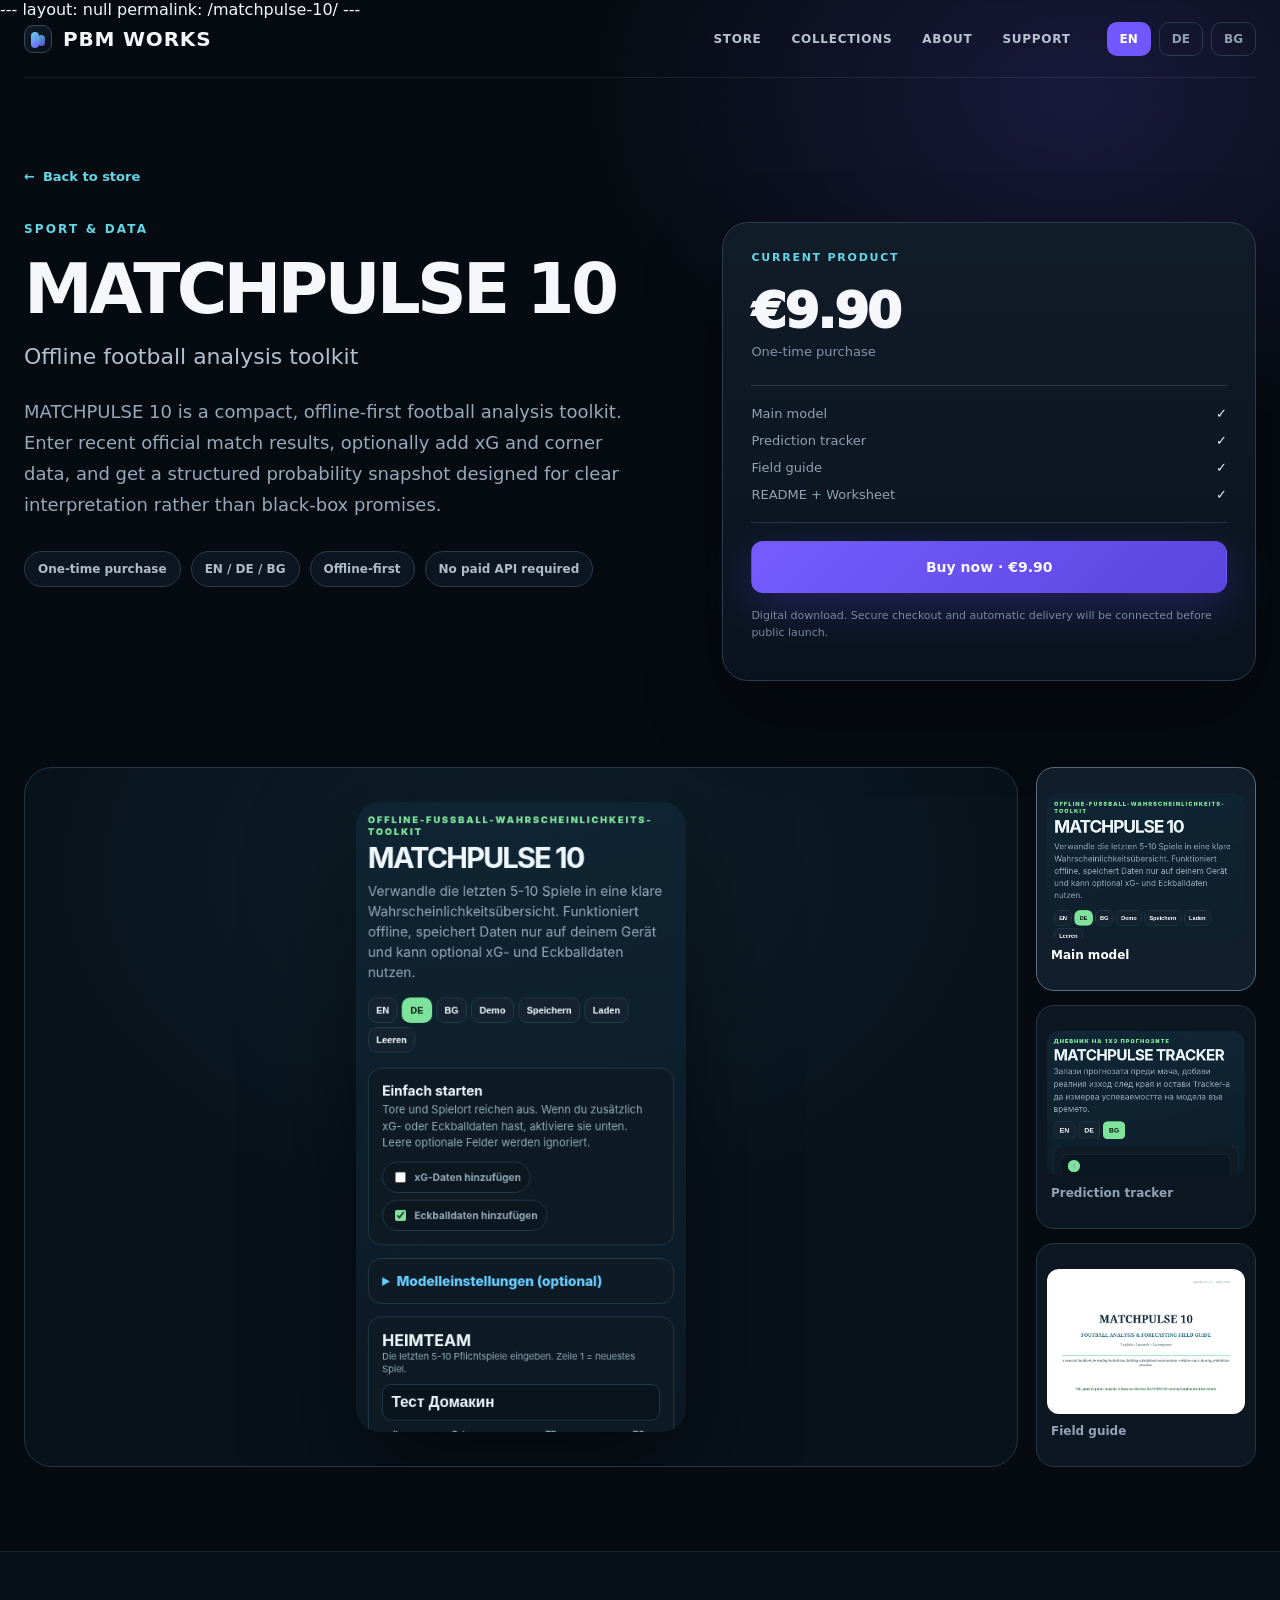
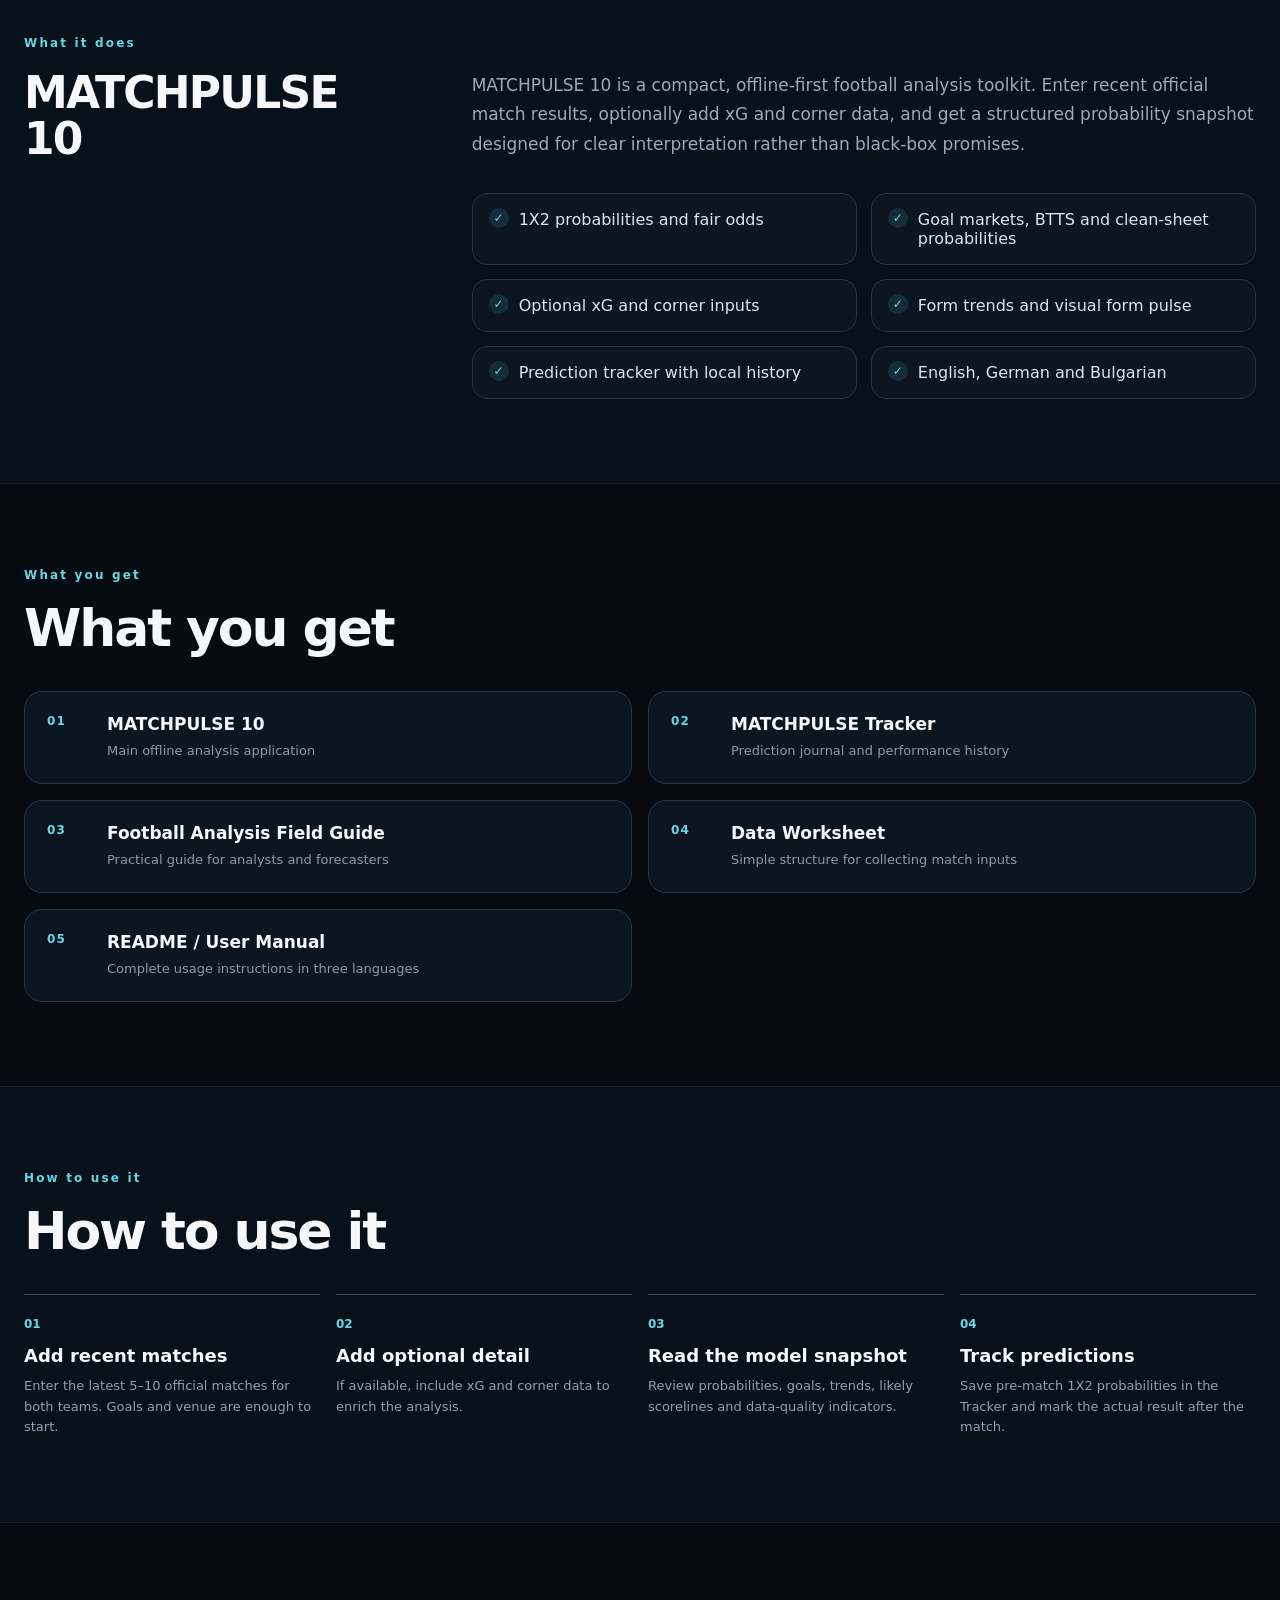
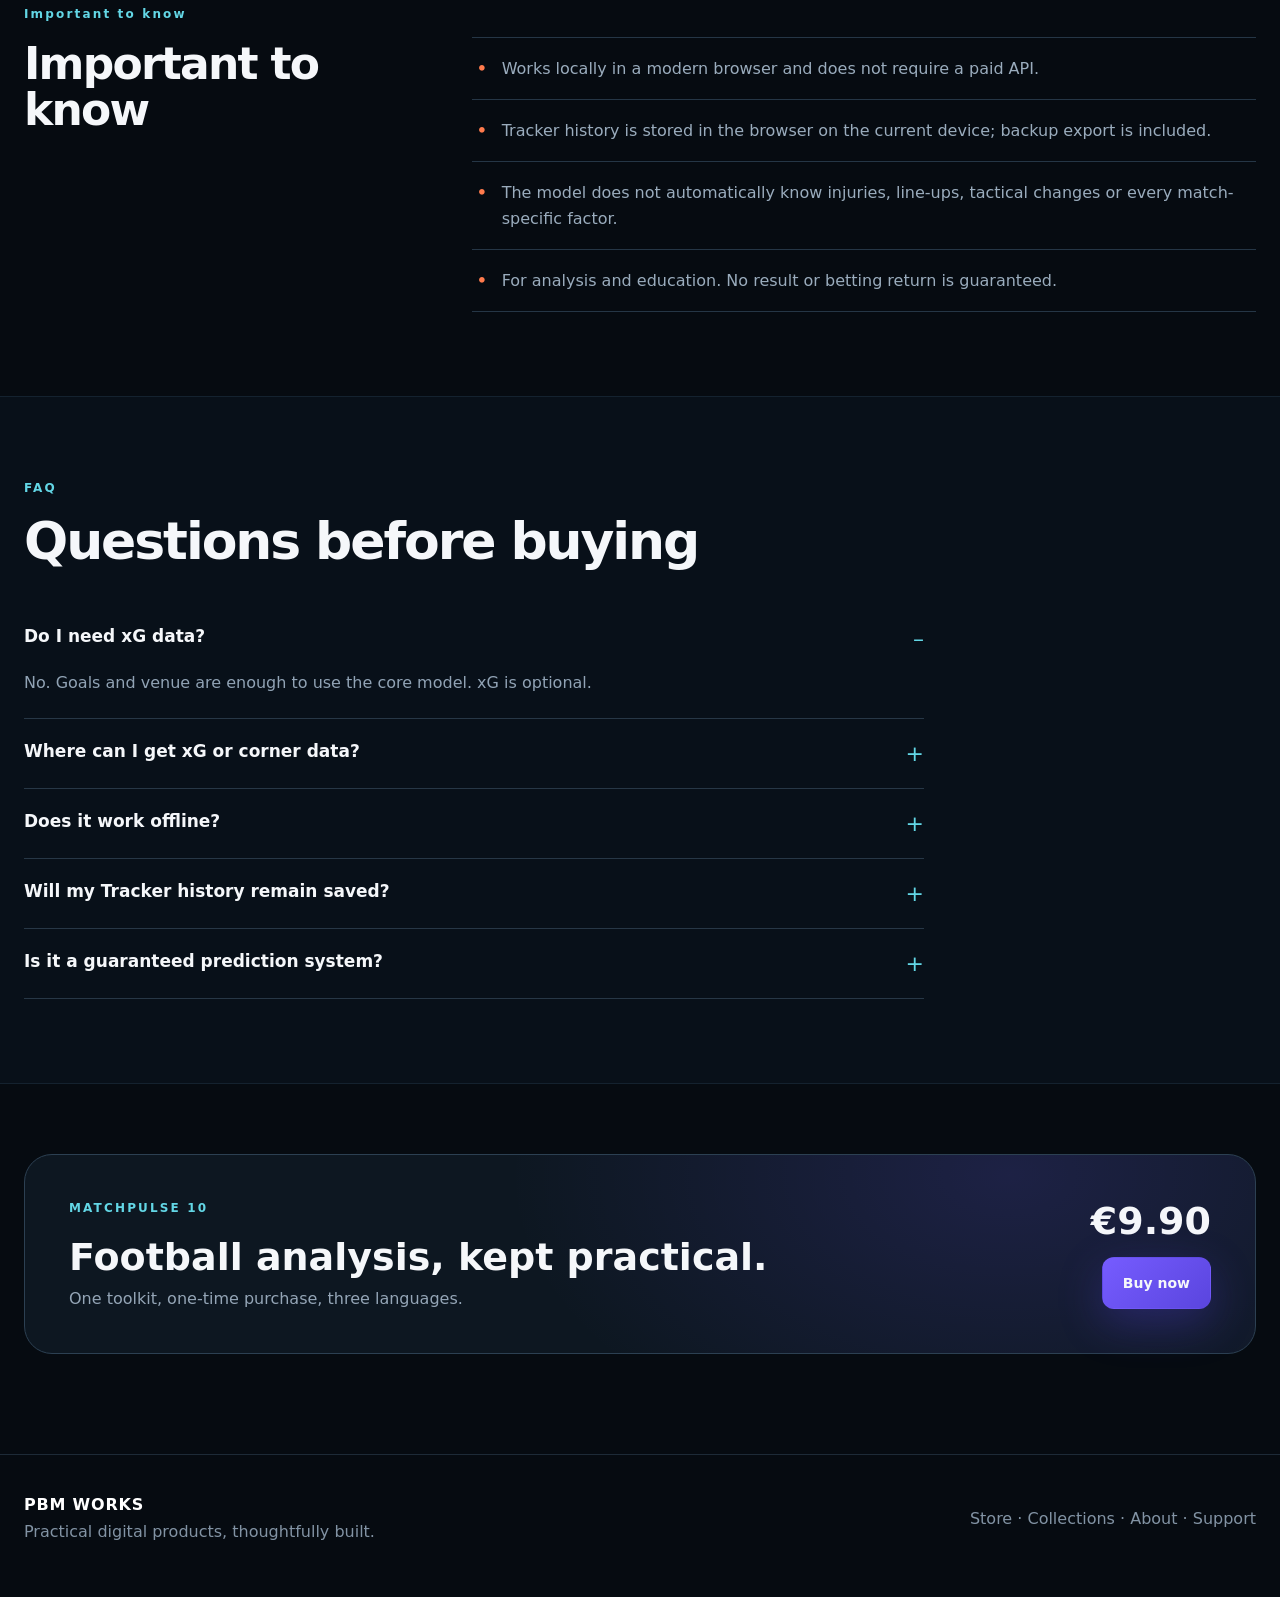
==== matchpulse-10.html @ 425dd540 "Add files via upload" ====
---
layout: null
permalink: /matchpulse-10/
---
<!doctype html>
<html lang="en">
<head>
  <meta charset="utf-8"><meta name="viewport" content="width=device-width,initial-scale=1"><meta name="theme-color" content="#060b11">
  <base href="../">
  <meta property="og:type" content="product">
  <meta property="og:title" content="MATCHPULSE 10 | PBM Works">
  <meta property="og:description" content="Offline football analysis toolkit with probabilities, trends, tracker and field guide.">
  <link rel="icon" href="favicon.svg" type="image/svg+xml">
  <meta name="description" content="MATCHPULSE 10 by PBM Works — offline football analysis toolkit.">
  <title>MATCHPULSE 10 | PBM Works</title><link rel="stylesheet" href="styles.css">
</head>
<body class="product-page-bg">
<a href="#main" class="skip-link">Skip to content</a>
<header class="site-header"><div class="wrap nav"><a class="brand brand-mark" href="index.html" aria-label="PBM Works home"><span class="brand-glyph" aria-hidden="true"></span><span>PBM WORKS</span></a><nav class="navlinks"><a href="index.html#store" data-i18n="navStore">STORE</a><a href="index.html#categories" data-i18n="navCollections">COLLECTIONS</a><a href="index.html#about" data-i18n="navAbout">ABOUT</a><a href="index.html#support" data-i18n="navSupport">SUPPORT</a></nav><div class="langs desktop"><button class="lang" data-lang="en">EN</button><button class="lang" data-lang="de">DE</button><button class="lang" data-lang="bg">BG</button></div><button id="mobile-menu" class="mobile-menu" aria-controls="mobile-panel" aria-expanded="false">Menu</button></div><div id="mobile-panel" class="mobile-panel"><a href="index.html#store" data-i18n="navStore">STORE</a><a href="index.html#categories" data-i18n="navCollections">COLLECTIONS</a><a href="index.html#about" data-i18n="navAbout">ABOUT</a><a href="index.html#support" data-i18n="navSupport">SUPPORT</a><div class="mobile-langs"><button class="lang" data-lang="en">EN</button><button class="lang" data-lang="de">DE</button><button class="lang" data-lang="bg">BG</button></div></div></header>
<main id="main" class="product-page" data-page="product">
  <div id="product-page">
    <section class="product-hero"><div class="wrap"><a class="breadcrumb" href="index.html#store"><span>←</span><span data-i18n="productBack">Back to store</span></a><div class="product-hero-grid"><div><div class="eyebrow" id="product-eyebrow">SPORT & DATA</div><h1 id="product-name">MATCHPULSE 10</h1><div class="product-subtitle" id="product-subtitle">Offline football analysis toolkit</div><p class="product-description" id="product-description"></p><div class="hero-pills"><span class="info-pill" data-i18n="productOneTime">One-time purchase</span><span class="info-pill" data-i18n="productLang">EN / DE / BG</span><span class="info-pill" data-i18n="productOffline">Offline-first</span><span class="info-pill" data-i18n="productNoApi">No paid API required</span></div></div>
      <aside class="purchase-card"><div class="current" data-i18n="currentProduct">CURRENT PRODUCT</div><div class="purchase-price" id="product-price">€9.90</div><div class="purchase-caption" data-i18n="productOneTime">One-time purchase</div><div class="purchase-summary"><div><span data-i18n="productGalleryMain">Main model</span><b>✓</b></div><div><span data-i18n="productGalleryTracker">Prediction tracker</span><b>✓</b></div><div><span data-i18n="productGalleryGuide">Field guide</span><b>✓</b></div><div><span data-i18n="readmeWorksheet">README + Worksheet</span><b>✓</b></div></div><a id="buy-button" class="btn primary block" href="#">Buy now · €9.90</a><p class="smallprint" id="purchase-smallprint">Digital download. Secure checkout and automatic delivery will be connected before public launch.</p></aside>
    </div></div></section>
    <section class="gallery-section"><div class="wrap gallery-layout"><div class="gallery-main"><img id="product-gallery-main" src="matchpulse-main-preview.png" alt="MATCHPULSE main model"></div><div class="gallery-thumbs" id="product-gallery-thumbs"></div></div></section>
    <section class="product-section alt"><div class="wrap split-title"><div><div class="eyebrow" data-i18n="productHighlights">What it does</div><h2 id="product-subtitle-heading">MATCHPULSE 10</h2></div><div><p class="lead" id="product-description-2"></p><ul class="check-list" id="product-highlights"></ul></div></div></section>
    <section class="product-section"><div class="wrap"><div class="section-head"><div><div class="eyebrow" data-i18n="productIncludes">What you get</div><h2 data-i18n="productIncludes">What you get</h2></div></div><div class="include-grid" id="product-includes"></div></div></section>
    <section class="product-section alt"><div class="wrap"><div class="section-head"><div><div class="eyebrow" data-i18n="productHow">How to use it</div><h2 data-i18n="productHow">How to use it</h2></div></div><div class="step-grid" id="product-steps"></div></div></section>
    <section class="product-section"><div class="wrap split-title"><div><div class="eyebrow" data-i18n="productImportant">Important to know</div><h2 data-i18n="productImportant">Important to know</h2></div><div><ul class="note-list" id="product-notes"></ul></div></div></section>
    <section class="product-section alt"><div class="wrap"><div class="section-head"><div><div class="eyebrow">FAQ</div><h2 data-i18n="productFaq">Questions before buying</h2></div></div><div class="faq-list" id="product-faq-list"></div></div></section>
    <section class="final-cta"><div class="wrap"><div class="final-cta-box"><div><div class="eyebrow">MATCHPULSE 10</div><h2 id="product-final-title">Football analysis, kept practical.</h2><p id="product-final-sub">One toolkit, one-time purchase, three languages.</p></div><div class="final-buy"><div class="money" id="buy-price">€9.90</div><a class="btn primary" href="#" onclick="document.getElementById('buy-button').click();return false;" data-i18n="productBuy">Buy now</a></div></div></div></section>
  </div>
</main>
<footer id="support"><div class="wrap footer-row"><div><b>PBM WORKS</b><div class="footer-tag" data-i18n="footerTag">Practical digital products, thoughtfully built.</div></div><div data-i18n="footerLinks">Store · Collections · About · Support</div></div></footer>
<script src="products.js"></script><script src="site.js"></script>

</body>
</html>
---- styles.css ----
:root{
  --bg:#060b11;
  --bg-2:#081019;
  --panel:#0d151f;
  --panel-2:#111c29;
  --line:#223141;
  --text:#f5f7fa;
  --muted:#93a2b2;
  --accent:#7157ff;
  --accent-2:#5a45de;
  --cyan:#63d7e6;
  --mint:#7ae3b1;
  --orange:#ff7b4d;
  --max:1320px;
  --header:78px;
}
*{box-sizing:border-box}
html{scroll-behavior:smooth;background:var(--bg)}
body{margin:0;background:var(--bg);color:var(--text);font-family:Inter,ui-sans-serif,system-ui,-apple-system,BlinkMacSystemFont,"Segoe UI",Roboto,Arial,sans-serif;-webkit-font-smoothing:antialiased;text-rendering:optimizeLegibility}
body.menu-open{overflow:hidden}
a{color:inherit;text-decoration:none}
button,input,summary{font:inherit}
button{color:inherit}
img{display:block;max-width:100%}
.wrap{width:min(var(--max),calc(100% - 48px));margin-inline:auto}
.sr-only{position:absolute;width:1px;height:1px;padding:0;margin:-1px;overflow:hidden;clip:rect(0,0,0,0);white-space:nowrap;border:0}
.skip-link{position:fixed;left:12px;top:-50px;z-index:1000;background:#fff;color:#111;padding:10px 14px;border-radius:8px}.skip-link:focus{top:12px}

.site-header{position:fixed;inset:0 0 auto;z-index:50;transition:background .25s ease,border-color .25s ease,backdrop-filter .25s ease}
.site-header.scrolled{background:rgba(6,11,17,.88);backdrop-filter:blur(18px);border-bottom:1px solid rgba(255,255,255,.08)}
.nav{height:var(--header);display:flex;align-items:center;gap:36px;border-bottom:1px solid rgba(255,255,255,.08)}
.site-header.scrolled .nav{border-bottom-color:transparent}
.brand{font-weight:900;letter-spacing:.04em;font-size:20px;margin-right:auto}
.brand-mark{display:inline-flex;align-items:center;gap:11px}
.brand-glyph{width:28px;height:28px;border-radius:9px;border:1px solid #324557;position:relative;background:linear-gradient(145deg,#111d29,#081019);box-shadow:inset 0 0 0 1px rgba(255,255,255,.02)}
.brand-glyph:before,.brand-glyph:after{content:"";position:absolute;border-radius:4px;background:linear-gradient(135deg,var(--cyan),var(--accent))}
.brand-glyph:before{width:8px;height:16px;left:6px;top:6px}.brand-glyph:after{width:7px;height:11px;right:6px;bottom:6px;opacity:.8}
.navlinks{display:flex;gap:30px;color:#b7c3cf;font-size:12px;font-weight:800;letter-spacing:.06em}
.navlinks a{position:relative;padding:10px 0}
.navlinks a:after{content:"";position:absolute;left:0;right:100%;bottom:4px;height:1px;background:var(--cyan);transition:right .2s ease}
.navlinks a:hover:after,.navlinks a:focus-visible:after{right:0}
.langs{display:flex;gap:8px}.lang{padding:9px 12px;border-radius:10px;border:1px solid #2b3a4b;background:transparent;color:#91a0b0;font-size:12px;font-weight:900;cursor:pointer;transition:.2s ease}.lang:hover{color:#fff;border-color:#41566d}.lang.active{background:var(--accent);color:#fff;border-color:transparent}
.mobile-menu{display:none;padding:10px 13px;border:1px solid #2b3a4b;border-radius:10px;background:#0b1520;font-size:12px;font-weight:800;cursor:pointer}
.mobile-panel{display:none}

.hero{min-height:820px;position:relative;overflow:hidden;background:radial-gradient(900px 680px at 78% 17%,rgba(88,74,255,.34),transparent 58%),radial-gradient(700px 520px at 94% 62%,rgba(44,190,214,.12),transparent 58%),linear-gradient(180deg,#08111b 0%,#071019 66%,#060b11 100%)}
.hero:before{content:"";position:absolute;inset:0;background:linear-gradient(rgba(255,255,255,.018) 1px,transparent 1px);background-size:100% 54px;mask-image:linear-gradient(to bottom,#000,transparent 82%);pointer-events:none}
.hero:after{content:"";position:absolute;right:-200px;top:120px;width:520px;height:520px;border:1px solid rgba(255,255,255,.04);border-radius:50%;box-shadow:0 0 0 80px rgba(255,255,255,.009),0 0 0 170px rgba(255,255,255,.006);pointer-events:none}
.hero-grid{padding-top:160px;display:grid;grid-template-columns:1.05fr .95fr;gap:70px;align-items:center;position:relative;z-index:2}
.eyebrow{color:var(--cyan);font-size:12px;font-weight:900;letter-spacing:.18em;margin-bottom:20px}
.hero h1,.product-hero h1{font-size:clamp(54px,6vw,82px);line-height:.96;letter-spacing:-.055em;margin:0 0 28px;white-space:pre-line}
.hero-copy{font-size:20px;line-height:1.6;color:var(--muted);max-width:610px}
.actions{display:flex;gap:14px;margin:34px 0 24px}
.btn{display:inline-flex;min-height:52px;align-items:center;justify-content:center;padding:0 20px;border-radius:12px;border:1px solid #2a394a;font-weight:850;font-size:14px;background:#0d1722;cursor:pointer;transition:transform .18s ease,background .18s ease,border-color .18s ease,box-shadow .18s ease}
.btn:hover{transform:translateY(-1px);border-color:#42576c}.btn:active{transform:translateY(0)}
.btn.primary{background:linear-gradient(135deg,#765cff,#5a45de);border-color:transparent;box-shadow:0 14px 44px rgba(84,64,220,.32)}.btn.primary:hover{box-shadow:0 18px 48px rgba(84,64,220,.42);background:linear-gradient(135deg,#8069ff,#604be2)}
.btn.secondary{background:#0b1520}.btn.block{width:100%}
.hero-meta{font-size:12px;color:#758698;font-weight:800;letter-spacing:.06em}

.product-stage{min-height:520px;border:1px solid #2a3948;border-radius:30px;background:linear-gradient(180deg,rgba(17,29,42,.92),rgba(10,18,28,.9));padding:28px;position:relative;box-shadow:0 40px 90px rgba(0,0,0,.35);overflow:hidden}
.product-stage:before{content:"";position:absolute;inset:auto -10% -35% 10%;height:65%;background:radial-gradient(closest-side,rgba(113,87,255,.16),transparent);pointer-events:none}
.stage-title{font-size:29px;font-weight:900}.stage-sub{color:var(--muted);margin-top:7px}.price-tag{position:absolute;top:28px;right:28px;text-align:right}.price-tag strong{font-size:30px}.price-tag span{display:block;color:#8292a4;font-size:10px;font-weight:900;letter-spacing:.15em;margin-top:4px}
.devices{position:absolute;inset:128px 26px 28px;display:flex;align-items:flex-end;justify-content:center;gap:20px}.phone{height:335px;width:170px;border-radius:24px;padding:9px;background:#0a0f15;border:1px solid #314154;box-shadow:0 30px 70px rgba(0,0,0,.5);overflow:hidden}.phone.second{height:285px;width:145px;transform:translateY(10px)}.phone img{width:100%;height:100%;object-fit:cover;object-position:top;border-radius:16px}.sample-badge{position:absolute;right:36px;bottom:45px;background:#142131;border:1px solid #33465a;padding:15px 18px;border-radius:16px}.sample-badge b{font-size:25px;color:var(--mint)}.sample-badge span{display:block;font-size:10px;color:#8fa0b2;margin-top:3px;max-width:130px}

.trust{background:#0b1520;border-top:1px solid #172431;border-bottom:1px solid #172431}.trust .wrap{min-height:110px;display:grid;grid-template-columns:1.1fr repeat(4,1fr);align-items:center;gap:28px;font-size:13px}.trust strong{font-size:12px;letter-spacing:.12em}.trust span{color:#9babbc}

.section{padding:92px 0}.section-head{display:flex;justify-content:space-between;gap:60px;align-items:end;margin-bottom:36px}.section-head h2{font-size:clamp(38px,4.3vw,52px);line-height:1.02;letter-spacing:-.04em;margin:8px 0 0;white-space:pre-line}.section-head p{color:var(--muted);max-width:430px;line-height:1.6;margin:0}
.categories{display:grid;grid-template-columns:repeat(4,1fr);gap:18px}.category-card{height:275px;border-radius:22px;border:1px solid #223344;background:#0c1620;overflow:hidden;position:relative;transition:transform .2s ease,border-color .2s ease}.category-card:hover{transform:translateY(-3px);border-color:#38506a}.category-art{height:138px;background:radial-gradient(circle at 78% 18%,var(--glow),transparent 40%),linear-gradient(135deg,#101c28,#0b131d);position:relative;overflow:hidden}.category-art:after{content:"";position:absolute;inset:22px;background:linear-gradient(135deg,rgba(255,255,255,.06),rgba(255,255,255,0));border:1px solid rgba(255,255,255,.06);border-radius:20px}.category-art:before{content:"";position:absolute;width:96px;height:96px;border:1px solid rgba(255,255,255,.08);border-radius:24px;left:28px;top:22px;transform:rotate(12deg);box-shadow:32px 18px 0 -1px rgba(255,255,255,.018)}
.category-body{padding:22px}.category-card h3{font-size:16px;margin:0 0 10px}.category-card p{font-size:13px;line-height:1.5;color:var(--muted);margin:0 0 18px}.category-action{font-size:11px;font-weight:900;letter-spacing:.1em;color:var(--glow)}

.feature-section{padding-top:36px}.product-panel{display:grid;grid-template-columns:1.1fr .9fr;border:1px solid #263747;border-radius:28px;overflow:hidden;background:#0d1721}.preview{min-height:650px;padding:34px;background:radial-gradient(600px 400px at 28% 20%,rgba(99,215,230,.09),transparent 60%),#09121a;display:flex;align-items:center;justify-content:center;gap:34px}.preview .phone{height:520px;width:255px}.preview .phone.second{height:420px;width:205px}.product-info{padding:52px;background:#111b27;display:flex;flex-direction:column}.tag{color:var(--cyan);font-size:11px;font-weight:900;letter-spacing:.15em}.product-info h3{font-size:46px;line-height:1;margin:18px 0 8px}.product-info .sub{color:#9cacbd;font-size:17px}.product-info .desc{color:#cbd4dd;line-height:1.65;margin:26px 0}.includes{display:grid;gap:13px;margin:12px 0 28px}.includes div{display:flex;align-items:center;gap:12px}.dot{width:8px;height:8px;border-radius:50%;background:var(--cyan);flex:0 0 auto}.buy-row{display:flex;align-items:center;justify-content:space-between;margin-top:auto;padding-top:30px;border-top:1px solid #273848}.money{font-size:38px;font-weight:900;text-align:right}.money small{display:block;color:#7f91a4;font-size:10px;letter-spacing:.14em;margin-top:4px}

.approach{background:#081019}.value-rows{border-top:1px solid #223140}.value-row{display:grid;grid-template-columns:70px 330px 1fr;gap:20px;align-items:start;padding:28px 0;border-bottom:1px solid #223140}.value-row .num{color:var(--cyan);font-weight:900}.value-row h4{font-size:22px;margin:0}.value-row p{color:var(--muted);line-height:1.6;margin:0;max-width:650px}

/* Product page */
.product-page-bg{background:radial-gradient(700px 500px at 84% 2%,rgba(113,87,255,.18),transparent 70%),var(--bg)}
.product-hero{padding:150px 0 86px}.breadcrumb{display:inline-flex;align-items:center;gap:8px;color:#8fa0b2;font-size:13px;font-weight:700;margin-bottom:38px}.breadcrumb:hover{color:#fff}.breadcrumb span{color:var(--cyan)}
.product-hero-grid{display:grid;grid-template-columns:1.08fr .92fr;gap:72px;align-items:start}.product-hero h1{font-size:clamp(54px,5.4vw,78px)}.product-subtitle{font-size:22px;color:#b3c0cd;margin-top:-6px}.product-description{font-size:18px;line-height:1.72;color:#98a8b8;max-width:680px;margin:28px 0 30px}.hero-pills{display:flex;gap:10px;flex-wrap:wrap}.info-pill{border:1px solid #2b3c4e;background:#0c1620;padding:10px 13px;border-radius:999px;color:#aebbc8;font-size:12px;font-weight:750}
.purchase-card{position:sticky;top:108px;border:1px solid #2b3d4e;background:linear-gradient(180deg,#111c29,#0a131d);border-radius:26px;padding:28px;box-shadow:0 32px 80px rgba(0,0,0,.28)}.purchase-card .current{font-size:11px;color:var(--cyan);font-weight:900;letter-spacing:.16em}.purchase-price{font-size:50px;font-weight:950;letter-spacing:-.04em;margin:18px 0 4px}.purchase-caption{font-size:13px;color:#8495a6;margin-bottom:26px}.purchase-summary{padding:20px 0;margin:18px 0;border-top:1px solid #273746;border-bottom:1px solid #273746;display:grid;gap:12px}.purchase-summary div{display:flex;justify-content:space-between;gap:18px;font-size:13px;color:#91a2b3}.purchase-summary b{color:#e9eef3}.smallprint{color:#788a9b;font-size:11px;line-height:1.55;margin-top:14px}
.gallery-section{padding:0 0 84px}.gallery-layout{display:grid;grid-template-columns:minmax(0,1fr) 220px;gap:18px}.gallery-main{min-height:700px;border:1px solid #233646;background:radial-gradient(500px 350px at 50% 15%,rgba(99,215,230,.08),transparent),#08121b;border-radius:28px;padding:34px;display:flex;align-items:center;justify-content:center;overflow:hidden}.gallery-main img{border-radius:24px;box-shadow:0 40px 100px rgba(0,0,0,.52)}.gallery-main img.app-preview{width:330px;height:630px;object-fit:cover;object-position:top}.gallery-main img.guide-preview{width:min(500px,84%);max-height:630px;object-fit:contain}.gallery-thumbs{display:grid;gap:14px}.gallery-thumb{appearance:none;border:1px solid #243647;background:#0d1721;border-radius:18px;padding:10px;color:#91a3b5;text-align:left;cursor:pointer;transition:.18s ease}.gallery-thumb:hover,.gallery-thumb.active{border-color:#5b6d80;background:#111e2b;color:#fff}.gallery-thumb img{width:100%;height:145px;object-fit:cover;object-position:top;border-radius:12px;background:#081019}.gallery-thumb span{display:block;font-size:12px;font-weight:800;padding:10px 4px 3px}
.product-section{padding:84px 0}.product-section.alt{background:#081019;border-top:1px solid #14222f;border-bottom:1px solid #14222f}.split-title{display:grid;grid-template-columns:.65fr 1.35fr;gap:70px;align-items:start}.split-title h2{font-size:44px;line-height:1.05;letter-spacing:-.04em;margin:8px 0}.split-title .lead{color:#9babbc;line-height:1.72;font-size:17px;margin-top:35px}.check-list{list-style:none;padding:0;margin:34px 0 0;display:grid;grid-template-columns:repeat(2,minmax(0,1fr));gap:14px}.check-list li{position:relative;padding:16px 16px 16px 46px;border:1px solid #233547;border-radius:15px;background:#0c1620;color:#dfe5eb}.check-list li:before{content:'✓';position:absolute;left:16px;top:14px;width:20px;height:20px;display:grid;place-items:center;border-radius:50%;background:rgba(99,215,230,.12);color:var(--cyan);font-weight:900;font-size:12px}
.include-grid{display:grid;grid-template-columns:repeat(2,minmax(0,1fr));gap:16px;margin-top:34px}.include-card{border:1px solid #243747;border-radius:18px;background:#0c1620;padding:22px;display:grid;grid-template-columns:44px 1fr;gap:16px}.include-index{color:var(--cyan);font-size:12px;font-weight:900;letter-spacing:.1em}.include-card h3{margin:0 0 7px;font-size:17px}.include-card p{margin:0;color:#899bad;line-height:1.55;font-size:13px}
.step-grid{display:grid;grid-template-columns:repeat(4,1fr);gap:16px;margin-top:34px}.step-card{position:relative;border-top:1px solid #33485c;padding-top:22px}.step-card span{color:var(--cyan);font-size:12px;font-weight:900}.step-card h3{font-size:18px;margin:14px 0 10px}.step-card p{color:#8fa1b3;line-height:1.58;font-size:13px;margin:0}
.note-list{list-style:none;padding:0;margin:30px 0 0;border-top:1px solid #253646}.note-list li{padding:18px 0 18px 30px;border-bottom:1px solid #253646;color:#9aacbd;line-height:1.58;position:relative}.note-list li:before{content:'•';position:absolute;left:5px;color:var(--orange);font-weight:900}
.faq-list{max-width:900px;margin-top:30px}.faq-item{border-bottom:1px solid #273746}.faq-item summary{list-style:none;cursor:pointer;padding:22px 0;font-weight:800;font-size:17px;display:flex;justify-content:space-between;gap:24px}.faq-item summary::-webkit-details-marker{display:none}.faq-item summary:after{content:'+';color:var(--cyan);font-size:22px;font-weight:500}.faq-item[open] summary:after{content:'–'}.faq-item p{color:#91a3b5;line-height:1.7;margin:-4px 0 22px;max-width:760px}.final-cta{padding:70px 0 100px}.final-cta-box{border:1px solid #2c4052;border-radius:28px;background:radial-gradient(500px 300px at 80% 10%,rgba(113,87,255,.16),transparent),#0d1721;padding:44px;display:grid;grid-template-columns:1fr auto;gap:40px;align-items:center}.final-cta h2{font-size:38px;margin:0 0 10px}.final-cta p{color:#94a5b6;margin:0}.final-buy{text-align:right}.final-buy .money{margin-bottom:14px}
.toast{position:fixed;left:50%;bottom:28px;z-index:100;transform:translate(-50%,30px);opacity:0;background:#f4f7f9;color:#111820;padding:13px 18px;border-radius:12px;font-weight:750;box-shadow:0 16px 50px rgba(0,0,0,.4);transition:.22s ease;pointer-events:none}.toast.show{transform:translate(-50%,0);opacity:1}

footer{padding:40px 0 56px;border-top:1px solid #1d2a37;color:#8293a4}.footer-row{display:flex;justify-content:space-between;align-items:center}.footer-row b{color:#fff;letter-spacing:.05em}.footer-tag{margin-top:8px}

:focus-visible{outline:2px solid var(--cyan);outline-offset:3px}
@media(prefers-reduced-motion:reduce){html{scroll-behavior:auto}*,*:before,*:after{animation:none!important;transition:none!important}}

@media(max-width:1040px){
  .navlinks{gap:18px}.hero-grid,.product-hero-grid{grid-template-columns:1fr 1fr;gap:36px}.categories{grid-template-columns:repeat(2,1fr)}.product-panel{grid-template-columns:1fr}.product-info{min-height:530px}.trust .wrap{grid-template-columns:1fr 1fr 1fr}.trust strong{grid-column:1/-1;padding-top:22px}.trust span{padding-bottom:22px}.step-grid{grid-template-columns:repeat(2,1fr)}
}
@media(max-width:820px){
  .wrap{width:min(100% - 28px,720px)}.navlinks,.langs.desktop{display:none}.mobile-menu{display:block}.site-header .nav{height:70px}.mobile-panel{display:block;position:fixed;top:70px;left:14px;right:14px;background:rgba(10,18,27,.98);border:1px solid #2a3a4a;border-radius:18px;padding:12px;transform:translateY(-12px);opacity:0;pointer-events:none;transition:.2s ease;box-shadow:0 30px 80px rgba(0,0,0,.5)}.mobile-panel.open{transform:none;opacity:1;pointer-events:auto}.mobile-panel a{display:block;padding:14px;border-radius:10px;color:#ccd5de;font-weight:800;font-size:13px}.mobile-panel a:hover{background:#111d29}.mobile-langs{display:flex;gap:8px;padding:10px 12px 5px}.hero{min-height:auto;padding-bottom:60px}.hero-grid{grid-template-columns:1fr;padding-top:126px;gap:40px}.hero h1{font-size:clamp(48px,11vw,64px)}.product-stage{min-height:480px}.trust .wrap{grid-template-columns:1fr 1fr;padding:24px 0}.trust strong{grid-column:1/-1;padding:0}.trust span{padding:0}.section-head{display:block}.section-head p{margin-top:18px}.product-panel{grid-template-columns:1fr}.preview{min-height:520px}.value-row{grid-template-columns:44px 1fr}.value-row p{grid-column:2}.product-hero-grid{grid-template-columns:1fr}.purchase-card{position:relative;top:auto}.gallery-layout{grid-template-columns:1fr}.gallery-thumbs{grid-template-columns:repeat(3,1fr)}.gallery-thumb img{height:120px}.gallery-main{min-height:560px}.split-title{grid-template-columns:1fr;gap:18px}.split-title .lead{margin-top:0}.step-grid{grid-template-columns:repeat(2,1fr)}.final-cta-box{grid-template-columns:1fr}.final-buy{text-align:left}.final-buy .money{text-align:left}
}
@media(max-width:560px){
  .hero h1{font-size:42px}.hero-copy{font-size:17px}.actions{flex-direction:column}.btn{width:100%}.devices{gap:10px}.phone{width:142px;height:290px}.phone.second{width:120px;height:245px}.sample-badge{display:none}.price-tag strong{font-size:25px}.stage-title{font-size:24px}.categories{grid-template-columns:1fr}.preview{padding:20px;gap:10px}.preview .phone{width:46%;height:390px}.preview .phone.second{width:40%;height:330px}.product-info{padding:30px}.product-info h3{font-size:36px}.buy-row{align-items:flex-start;gap:16px;flex-direction:column}.money{text-align:left}.section-head h2{font-size:39px}.trust .wrap{grid-template-columns:1fr}.value-row{grid-template-columns:36px 1fr}.footer-row{display:block}.footer-row>div+div{margin-top:14px}.gallery-main{min-height:470px;padding:18px}.gallery-main img.app-preview{width:230px;height:430px;max-width:96%}.gallery-main img.guide-preview{max-width:96%;max-height:430px}.gallery-thumbs{grid-template-columns:1fr 1fr 1fr;gap:8px}.gallery-thumb{padding:6px}.gallery-thumb img{height:80px}.gallery-thumb span{font-size:10px}.check-list,.include-grid{grid-template-columns:1fr}.step-grid{grid-template-columns:1fr}.product-section{padding:64px 0}.product-hero{padding:120px 0 64px}.purchase-price{font-size:44px}.final-cta-box{padding:28px}.final-cta h2{font-size:31px}
}

.catalog-more-head{margin:50px 0 18px}.catalog-more-head h3{font-size:25px;margin:0}.product-grid{display:grid;grid-template-columns:repeat(3,minmax(0,1fr));gap:18px}.product-card{border:1px solid #263747;border-radius:20px;overflow:hidden;background:#0d1721;transition:.2s ease}.product-card:hover{transform:translateY(-3px);border-color:#405a72}.product-card-art{height:220px;padding:18px;overflow:hidden;background:#08121a;display:grid;place-items:center}.product-card-art img{max-height:100%;max-width:80%;object-fit:cover;object-position:top;border-radius:14px}.product-card-body{padding:20px;display:flex;justify-content:space-between;gap:18px}.product-card-body span{font-size:10px;color:var(--cyan);font-weight:900;letter-spacing:.12em}.product-card-body h4{margin:6px 0;font-size:18px}.product-card-body p{margin:0;color:#8da0b2;font-size:13px}.product-card-body strong{white-space:nowrap;font-size:18px}@media(max-width:820px){.product-grid{grid-template-columns:1fr 1fr}}@media(max-width:560px){.product-grid{grid-template-columns:1fr}}
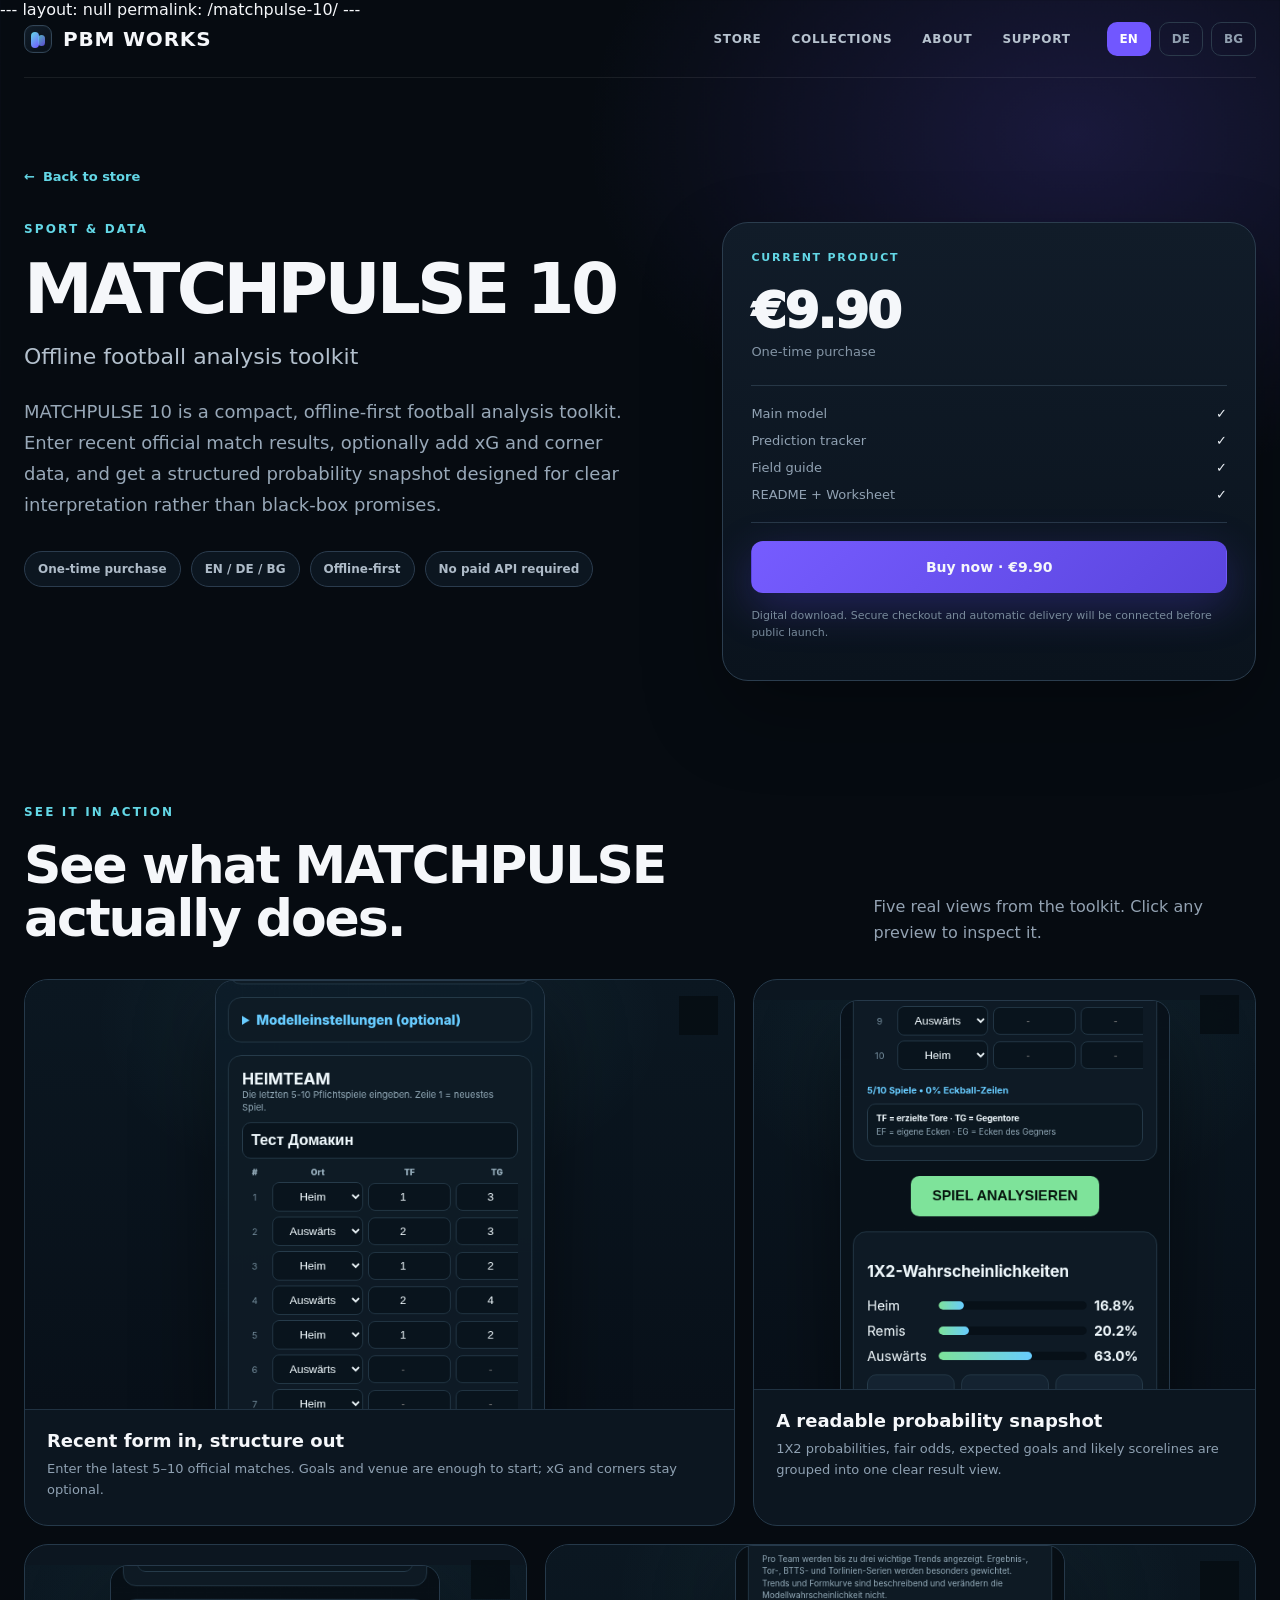
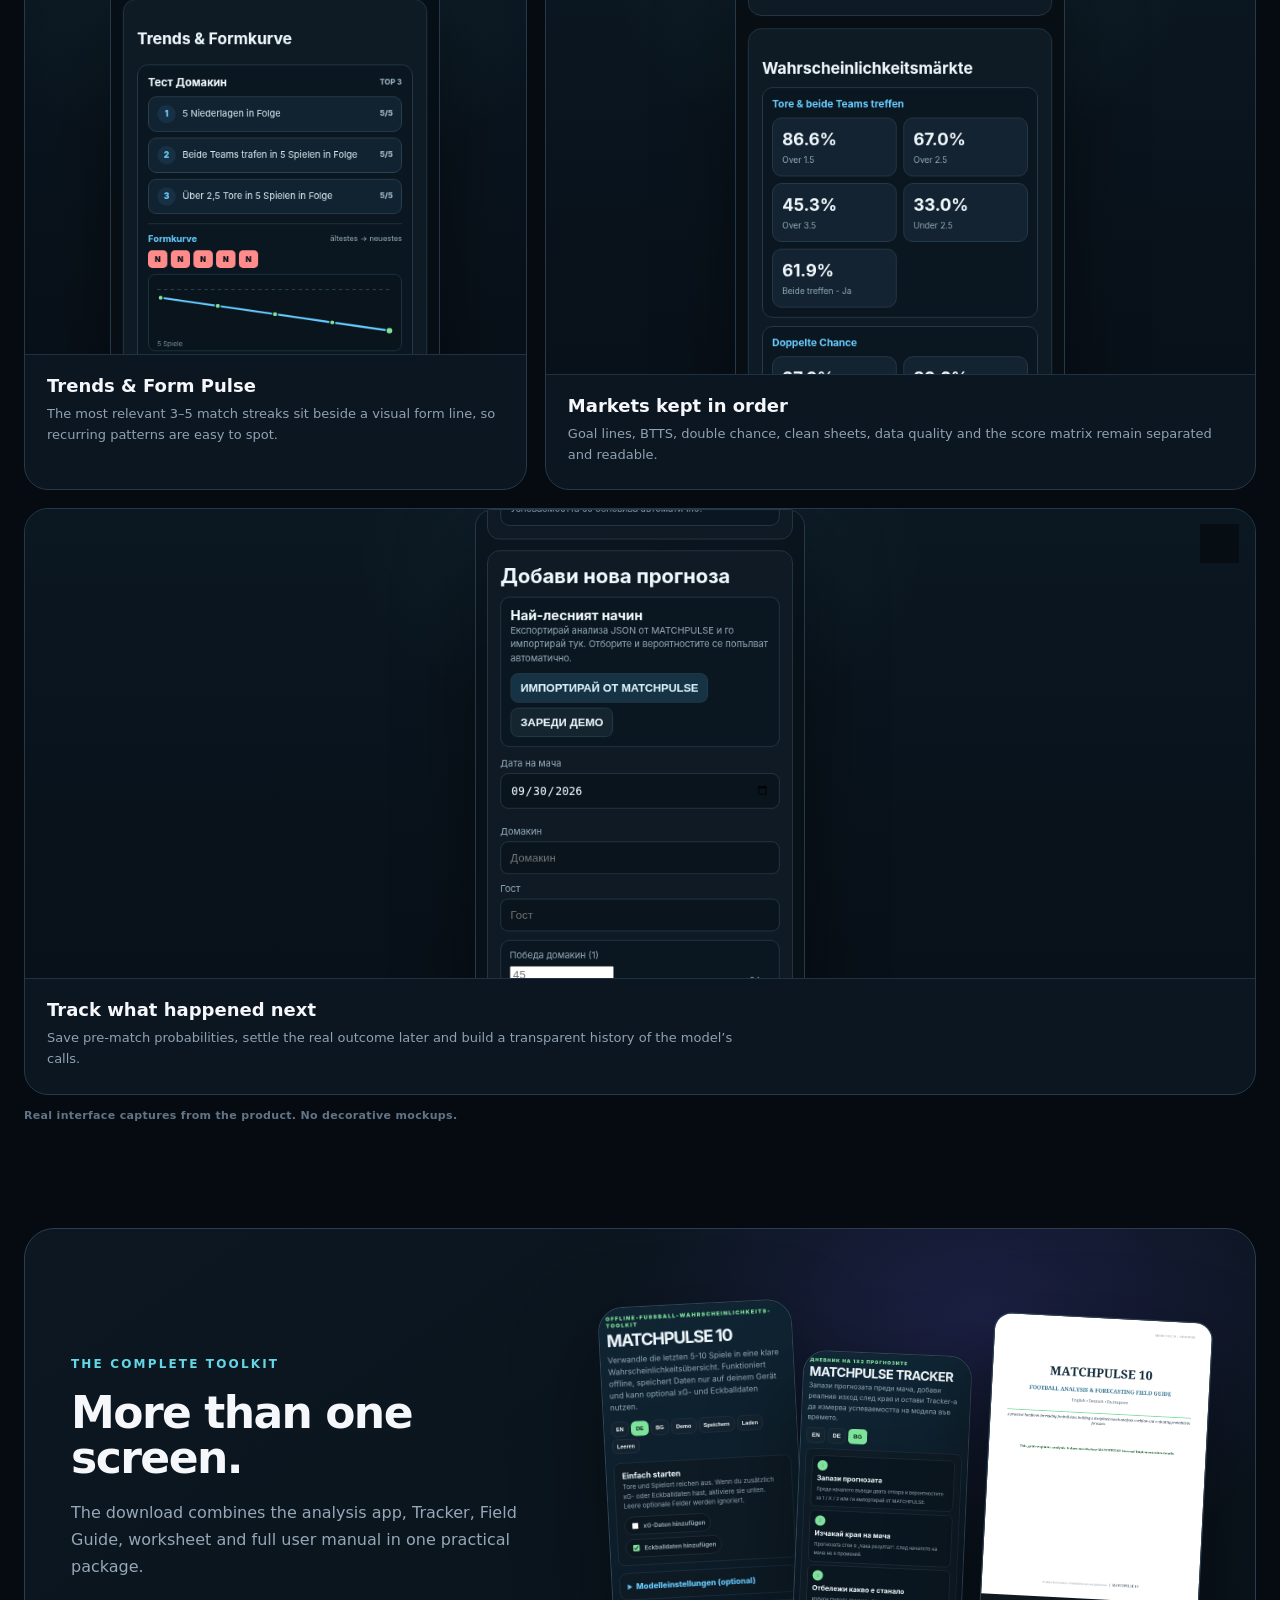
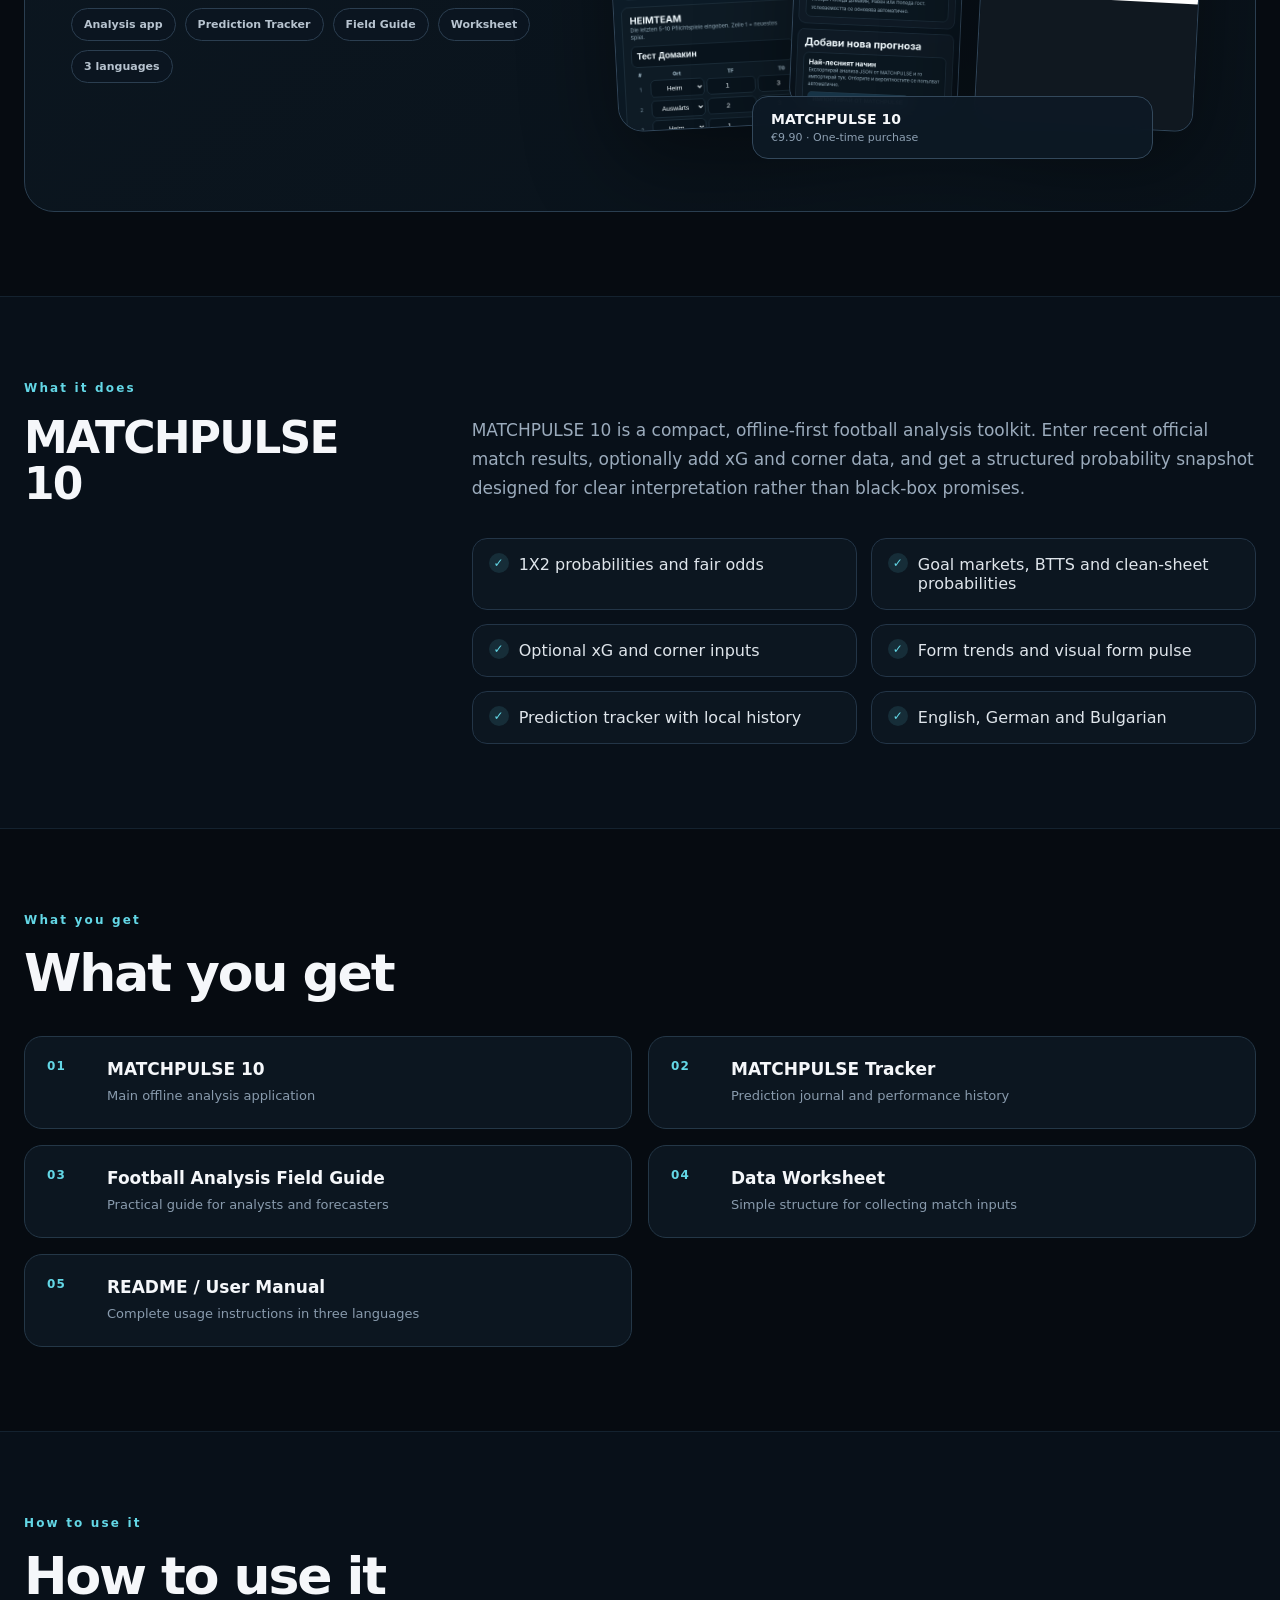
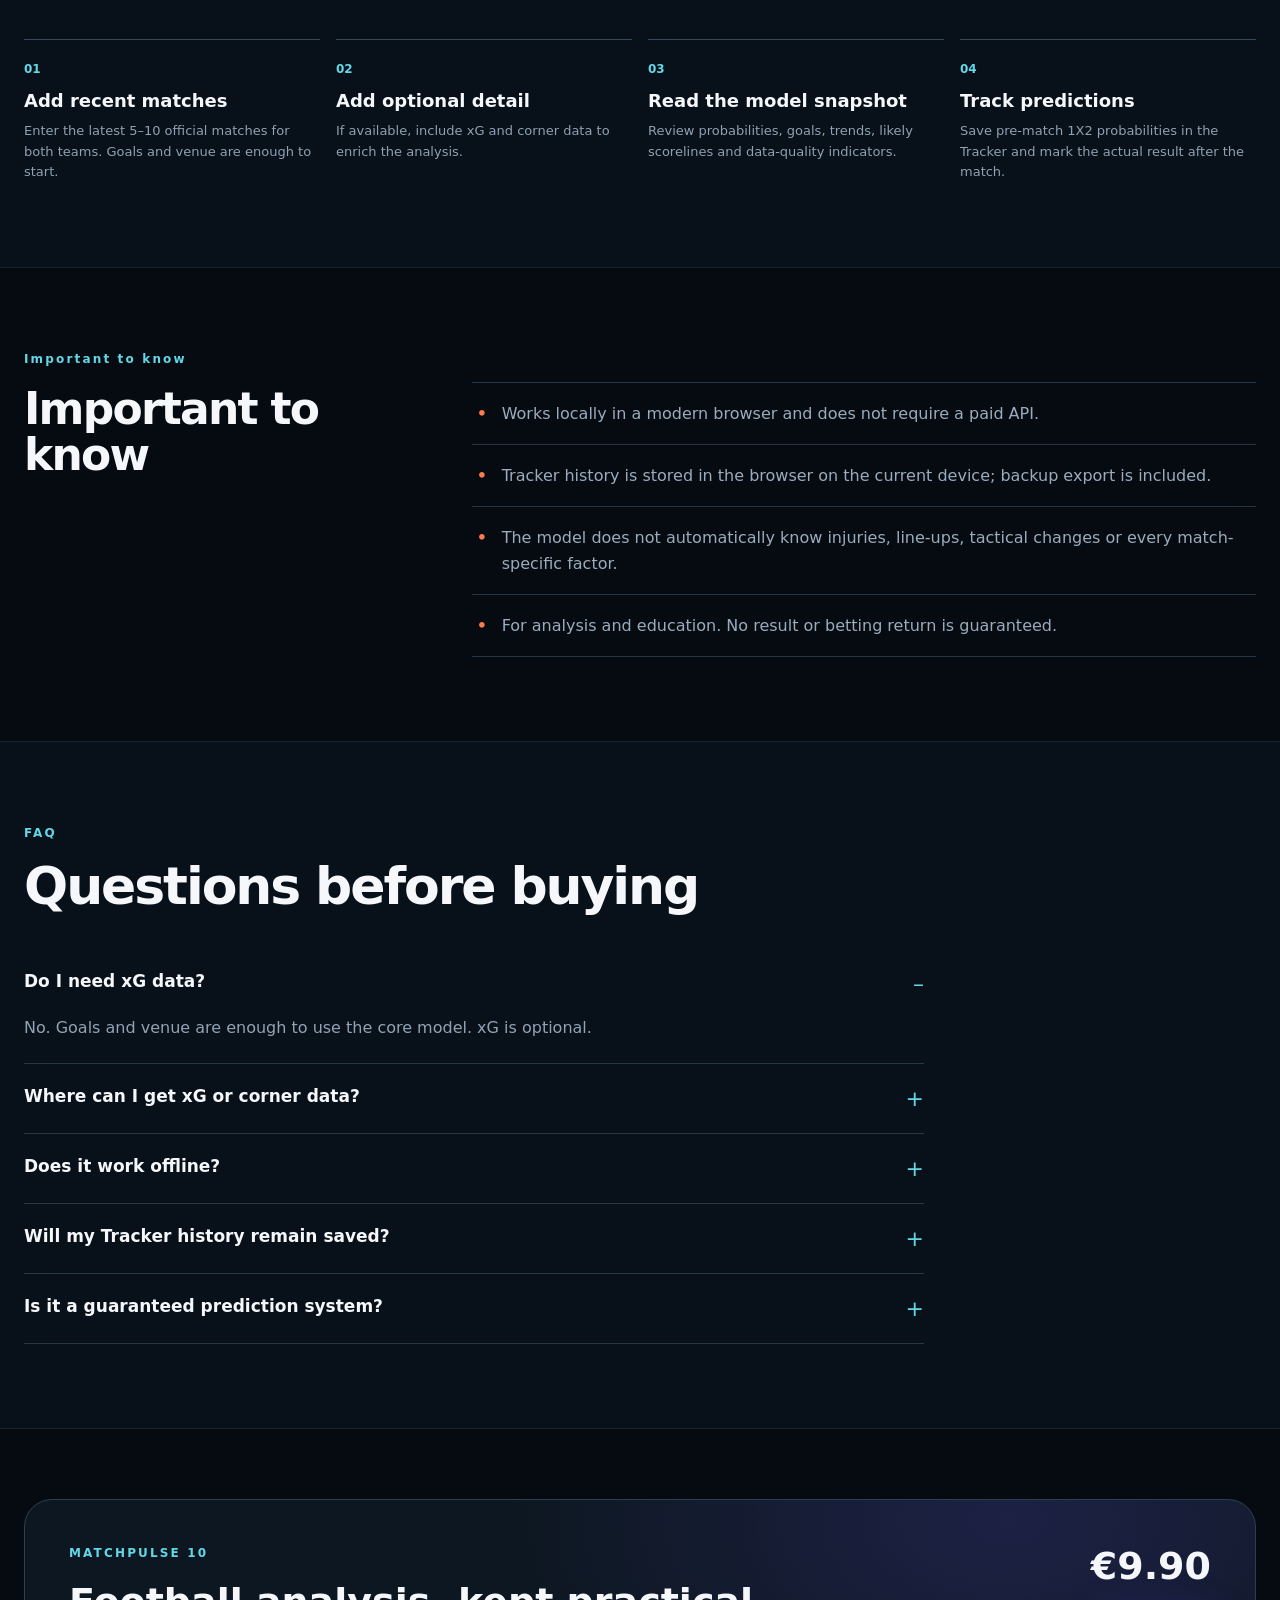
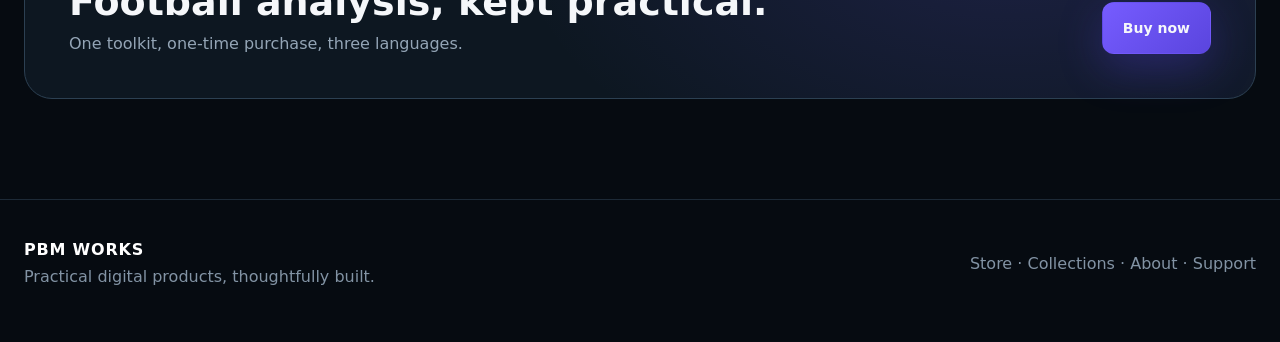
==== commit 20c95cb8: "Add files via upload" ====
--- a/matchpulse-10.html
+++ b/matchpulse-10.html
@@ -14,7 +14,7 @@
   <meta name="description" content="MATCHPULSE 10 by PBM Works — offline football analysis toolkit.">
   <title>MATCHPULSE 10 | PBM Works</title><link rel="stylesheet" href="styles.css">
 </head>
-<body class="product-page-bg">
+<body class="product-page-bg" data-product-id="matchpulse-10">
 <a href="#main" class="skip-link">Skip to content</a>
 <header class="site-header"><div class="wrap nav"><a class="brand brand-mark" href="index.html" aria-label="PBM Works home"><span class="brand-glyph" aria-hidden="true"></span><span>PBM WORKS</span></a><nav class="navlinks"><a href="index.html#store" data-i18n="navStore">STORE</a><a href="index.html#categories" data-i18n="navCollections">COLLECTIONS</a><a href="index.html#about" data-i18n="navAbout">ABOUT</a><a href="index.html#support" data-i18n="navSupport">SUPPORT</a></nav><div class="langs desktop"><button class="lang" data-lang="en">EN</button><button class="lang" data-lang="de">DE</button><button class="lang" data-lang="bg">BG</button></div><button id="mobile-menu" class="mobile-menu" aria-controls="mobile-panel" aria-expanded="false">Menu</button></div><div id="mobile-panel" class="mobile-panel"><a href="index.html#store" data-i18n="navStore">STORE</a><a href="index.html#categories" data-i18n="navCollections">COLLECTIONS</a><a href="index.html#about" data-i18n="navAbout">ABOUT</a><a href="index.html#support" data-i18n="navSupport">SUPPORT</a><div class="mobile-langs"><button class="lang" data-lang="en">EN</button><button class="lang" data-lang="de">DE</button><button class="lang" data-lang="bg">BG</button></div></div></header>
 <main id="main" class="product-page" data-page="product">
@@ -22,8 +22,36 @@
     <section class="product-hero"><div class="wrap"><a class="breadcrumb" href="index.html#store"><span>←</span><span data-i18n="productBack">Back to store</span></a><div class="product-hero-grid"><div><div class="eyebrow" id="product-eyebrow">SPORT & DATA</div><h1 id="product-name">MATCHPULSE 10</h1><div class="product-subtitle" id="product-subtitle">Offline football analysis toolkit</div><p class="product-description" id="product-description"></p><div class="hero-pills"><span class="info-pill" data-i18n="productOneTime">One-time purchase</span><span class="info-pill" data-i18n="productLang">EN / DE / BG</span><span class="info-pill" data-i18n="productOffline">Offline-first</span><span class="info-pill" data-i18n="productNoApi">No paid API required</span></div></div>
       <aside class="purchase-card"><div class="current" data-i18n="currentProduct">CURRENT PRODUCT</div><div class="purchase-price" id="product-price">€9.90</div><div class="purchase-caption" data-i18n="productOneTime">One-time purchase</div><div class="purchase-summary"><div><span data-i18n="productGalleryMain">Main model</span><b>✓</b></div><div><span data-i18n="productGalleryTracker">Prediction tracker</span><b>✓</b></div><div><span data-i18n="productGalleryGuide">Field guide</span><b>✓</b></div><div><span data-i18n="readmeWorksheet">README + Worksheet</span><b>✓</b></div></div><a id="buy-button" class="btn primary block" href="#">Buy now · €9.90</a><p class="smallprint" id="purchase-smallprint">Digital download. Secure checkout and automatic delivery will be connected before public launch.</p></aside>
     </div></div></section>
-    <section class="gallery-section"><div class="wrap gallery-layout"><div class="gallery-main"><img id="product-gallery-main" src="matchpulse-main-preview.png" alt="MATCHPULSE main model"></div><div class="gallery-thumbs" id="product-gallery-thumbs"></div></div></section>
-    <section class="product-section alt"><div class="wrap split-title"><div><div class="eyebrow" data-i18n="productHighlights">What it does</div><h2 id="product-subtitle-heading">MATCHPULSE 10</h2></div><div><p class="lead" id="product-description-2"></p><ul class="check-list" id="product-highlights"></ul></div></div></section>
+
+    <section class="product-section showcase-section" id="showcase">
+      <div class="wrap">
+        <div class="section-head showcase-head">
+          <div>
+            <div class="eyebrow" id="showcase-eyebrow">SEE IT IN ACTION</div>
+            <h2 id="showcase-title">See what MATCHPULSE actually does.</h2>
+          </div>
+          <p id="showcase-intro">Five real views from the toolkit. Click any preview to inspect it.</p>
+        </div>
+        <div class="showcase-grid" id="showcase-grid"></div>
+        <div class="showcase-footnote" id="showcase-hint">Real interface captures from the product. No decorative mockups.</div>
+      </div>
+    </section>
+
+    <section class="product-section bundle-section">
+      <div class="wrap">
+        <article class="bundle-panel">
+          <div class="bundle-copy">
+            <div class="eyebrow" id="bundle-eyebrow">THE COMPLETE TOOLKIT</div>
+            <h2 id="bundle-title">More than one screen.</h2>
+            <p id="bundle-text">The download combines the analysis app, Tracker, Field Guide, worksheet and full user manual in one practical package.</p>
+            <div class="bundle-tags" id="bundle-tags"></div>
+          </div>
+          <div class="bundle-visual" id="bundle-visual" aria-label="MATCHPULSE toolkit preview"></div>
+        </article>
+      </div>
+    </section>
+
+<section class="product-section alt"><div class="wrap split-title"><div><div class="eyebrow" data-i18n="productHighlights">What it does</div><h2 id="product-subtitle-heading">MATCHPULSE 10</h2></div><div><p class="lead" id="product-description-2"></p><ul class="check-list" id="product-highlights"></ul></div></div></section>
     <section class="product-section"><div class="wrap"><div class="section-head"><div><div class="eyebrow" data-i18n="productIncludes">What you get</div><h2 data-i18n="productIncludes">What you get</h2></div></div><div class="include-grid" id="product-includes"></div></div></section>
     <section class="product-section alt"><div class="wrap"><div class="section-head"><div><div class="eyebrow" data-i18n="productHow">How to use it</div><h2 data-i18n="productHow">How to use it</h2></div></div><div class="step-grid" id="product-steps"></div></div></section>
     <section class="product-section"><div class="wrap split-title"><div><div class="eyebrow" data-i18n="productImportant">Important to know</div><h2 data-i18n="productImportant">Important to know</h2></div><div><ul class="note-list" id="product-notes"></ul></div></div></section>
@@ -32,6 +60,15 @@
   </div>
 </main>
 <footer id="support"><div class="wrap footer-row"><div><b>PBM WORKS</b><div class="footer-tag" data-i18n="footerTag">Practical digital products, thoughtfully built.</div></div><div data-i18n="footerLinks">Store · Collections · About · Support</div></div></footer>
+
+<div class="image-lightbox" id="image-lightbox" aria-hidden="true" role="dialog" aria-modal="true" aria-labelledby="lightbox-title">
+  <button class="lightbox-close" id="lightbox-close" type="button" aria-label="Close preview">×</button>
+  <div class="lightbox-card">
+    <div class="lightbox-media"><img id="lightbox-image" src="" alt=""></div>
+    <div class="lightbox-caption"><h3 id="lightbox-title"></h3><p id="lightbox-text"></p></div>
+  </div>
+</div>
+
 <script src="products.js"></script><script src="site.js"></script>
 
 </body>
--- a/styles.css
+++ b/styles.css
@@ -101,3 +101,57 @@
 }
 
 .catalog-more-head{margin:50px 0 18px}.catalog-more-head h3{font-size:25px;margin:0}.product-grid{display:grid;grid-template-columns:repeat(3,minmax(0,1fr));gap:18px}.product-card{border:1px solid #263747;border-radius:20px;overflow:hidden;background:#0d1721;transition:.2s ease}.product-card:hover{transform:translateY(-3px);border-color:#405a72}.product-card-art{height:220px;padding:18px;overflow:hidden;background:#08121a;display:grid;place-items:center}.product-card-art img{max-height:100%;max-width:80%;object-fit:cover;object-position:top;border-radius:14px}.product-card-body{padding:20px;display:flex;justify-content:space-between;gap:18px}.product-card-body span{font-size:10px;color:var(--cyan);font-weight:900;letter-spacing:.12em}.product-card-body h4{margin:6px 0;font-size:18px}.product-card-body p{margin:0;color:#8da0b2;font-size:13px}.product-card-body strong{white-space:nowrap;font-size:18px}@media(max-width:820px){.product-grid{grid-template-columns:1fr 1fr}}@media(max-width:560px){.product-grid{grid-template-columns:1fr}}
+
+
+/* MATCHPULSE product visual showcase */
+.showcase-section{padding-top:38px}
+.showcase-head{margin-bottom:34px}
+.showcase-footnote{margin-top:14px;color:#617487;font-size:11px;font-weight:700;letter-spacing:.03em}
+.showcase-grid{display:grid;grid-template-columns:repeat(12,minmax(0,1fr));gap:18px}
+.showcase-card{appearance:none;position:relative;grid-column:span 6;padding:0;overflow:hidden;border:1px solid #25394a;border-radius:24px;background:#0c1620;color:var(--text);text-align:left;cursor:pointer;transition:transform .22s ease,border-color .22s ease,box-shadow .22s ease}
+.showcase-card:hover{transform:translateY(-3px);border-color:#42566b;box-shadow:0 28px 70px rgba(0,0,0,.25)}
+.showcase-card-1{grid-column:span 7}.showcase-card-2{grid-column:span 5}.showcase-card-3{grid-column:span 5}.showcase-card-4{grid-column:span 7}.showcase-card-5{grid-column:span 12}
+.showcase-visual{height:390px;display:flex;align-items:flex-start;justify-content:center;overflow:hidden;background:radial-gradient(420px 260px at 50% 10%,rgba(99,215,230,.08),transparent 68%),linear-gradient(180deg,#0b1721,#081019);border-bottom:1px solid #203242}
+.showcase-card-1 .showcase-visual,.showcase-card-4 .showcase-visual{height:430px}
+.showcase-card-5 .showcase-visual{height:470px}
+.showcase-visual img{display:block;width:min(330px,78%);height:auto;border:1px solid #26394a;border-radius:18px 18px 0 0;box-shadow:0 32px 80px rgba(0,0,0,.45);transition:transform .28s ease}
+.showcase-card:hover .showcase-visual img{transform:scale(1.025)}
+.showcase-caption{display:block;padding:20px 22px 24px}
+.showcase-caption strong{display:block;font-size:18px;margin-bottom:8px}
+.showcase-caption span{display:block;color:#8fa1b2;font-size:13px;line-height:1.6;max-width:720px}
+.showcase-expand{position:absolute;right:16px;top:16px;width:38px;height:38px;border:1px solid rgba(255,255,255,.13);border-radius:999px;background:rgba(6,12,18,.76);display:flex;align-items:center;justify-content:center;color:#fff;font-size:16px;backdrop-filter:blur(10px)}
+.bundle-section{padding-top:22px}
+.bundle-panel{display:grid;grid-template-columns:.86fr 1.14fr;gap:40px;align-items:center;min-height:570px;padding:46px;border:1px solid #2a3e50;border-radius:30px;background:radial-gradient(620px 420px at 78% 15%,rgba(113,87,255,.17),transparent 60%),linear-gradient(145deg,#0c1721,#09121a);overflow:hidden}
+.bundle-copy h2{font-size:44px;line-height:1.02;letter-spacing:-.035em;margin:12px 0 18px}
+.bundle-copy p{color:#96a7b8;line-height:1.7;font-size:16px;max-width:540px}
+.bundle-tags{display:flex;flex-wrap:wrap;gap:9px;margin-top:28px}.bundle-tags span{border:1px solid #2b3e50;background:#0b1520;color:#b7c3cf;padding:9px 12px;border-radius:999px;font-size:11px;font-weight:800}
+.bundle-visual{position:relative;height:490px;min-width:0}
+.bundle-device,.bundle-guide-card{position:absolute;overflow:hidden;border:1px solid #314659;background:#081019;box-shadow:0 35px 90px rgba(0,0,0,.42)}
+.bundle-device img,.bundle-guide-card img{width:100%;height:100%;object-fit:cover;object-position:top;display:block}
+.bundle-device-main{left:4%;top:28px;width:31%;height:425px;border-radius:25px;transform:rotate(-3deg)}
+.bundle-device-tracker{left:34%;top:78px;width:27%;height:360px;border-radius:23px;transform:rotate(2.5deg)}
+.bundle-guide-card{right:1%;top:42px;width:35%;height:410px;border-radius:18px;transform:rotate(3deg)}
+.bundle-guide-card img{object-fit:contain;background:#101820}
+.bundle-stamp{position:absolute;left:27%;right:9%;bottom:6px;border:1px solid #33485b;border-radius:16px;background:rgba(14,25,37,.92);padding:14px 18px;backdrop-filter:blur(12px)}
+.bundle-stamp b{display:block;font-size:14px}.bundle-stamp span{display:block;color:#8da0b2;font-size:11px;margin-top:4px}
+.image-lightbox{position:fixed;inset:0;z-index:2000;display:flex;align-items:center;justify-content:center;padding:28px;background:rgba(2,6,10,.86);backdrop-filter:blur(14px);opacity:0;pointer-events:none;transition:opacity .18s ease}
+.image-lightbox.open{opacity:1;pointer-events:auto}.lightbox-open{overflow:hidden}
+.lightbox-card{width:min(980px,94vw);max-height:92vh;display:grid;grid-template-columns:minmax(0,1fr) 310px;overflow:hidden;border:1px solid #34485a;border-radius:24px;background:#0c1620;box-shadow:0 40px 110px rgba(0,0,0,.62)}
+.lightbox-media{min-height:540px;max-height:88vh;overflow:auto;display:flex;align-items:flex-start;justify-content:center;padding:22px;background:radial-gradient(500px 340px at 50% 10%,rgba(99,215,230,.08),transparent),#071019}
+.lightbox-media img{display:block;width:min(390px,100%);height:auto;border-radius:14px;box-shadow:0 24px 70px rgba(0,0,0,.5)}
+.lightbox-caption{padding:32px;align-self:center}.lightbox-caption h3{font-size:25px;margin:0 0 12px}.lightbox-caption p{color:#91a4b5;line-height:1.7;margin:0}
+.lightbox-close{position:fixed;right:30px;top:24px;z-index:2001;width:46px;height:46px;border:1px solid rgba(255,255,255,.18);border-radius:999px;background:#111b25;color:white;font-size:26px;cursor:pointer}
+@media(max-width:900px){
+  .showcase-card,.showcase-card-1,.showcase-card-2,.showcase-card-3,.showcase-card-4,.showcase-card-5{grid-column:span 12}
+  .showcase-visual,.showcase-card-1 .showcase-visual,.showcase-card-4 .showcase-visual,.showcase-card-5 .showcase-visual{height:430px}
+  .bundle-panel{grid-template-columns:1fr;padding:34px}.bundle-visual{height:470px}
+  .lightbox-card{grid-template-columns:1fr;overflow:auto}.lightbox-caption{padding:24px}.lightbox-media{min-height:0;max-height:none}
+}
+@media(max-width:560px){
+  .showcase-section{padding-top:18px}.showcase-grid{gap:12px}.showcase-card{border-radius:19px}
+  .showcase-visual,.showcase-card-1 .showcase-visual,.showcase-card-4 .showcase-visual,.showcase-card-5 .showcase-visual{height:360px}
+  .showcase-visual img{width:min(285px,82%)}.showcase-caption{padding:18px}.showcase-caption strong{font-size:16px}.showcase-caption span{font-size:12px}
+  .bundle-panel{padding:26px;min-height:0}.bundle-copy h2{font-size:34px}.bundle-visual{height:390px;margin-top:6px}
+  .bundle-device-main{left:0;width:35%;height:330px}.bundle-device-tracker{left:31%;width:31%;height:286px}.bundle-guide-card{right:0;width:39%;height:315px}
+  .bundle-stamp{left:12%;right:5%;bottom:0}.image-lightbox{padding:12px}.lightbox-close{right:14px;top:14px}.lightbox-card{width:100%;max-height:94vh;border-radius:18px}.lightbox-media{padding:16px}.lightbox-caption{padding:20px}.lightbox-caption h3{font-size:20px}
+}
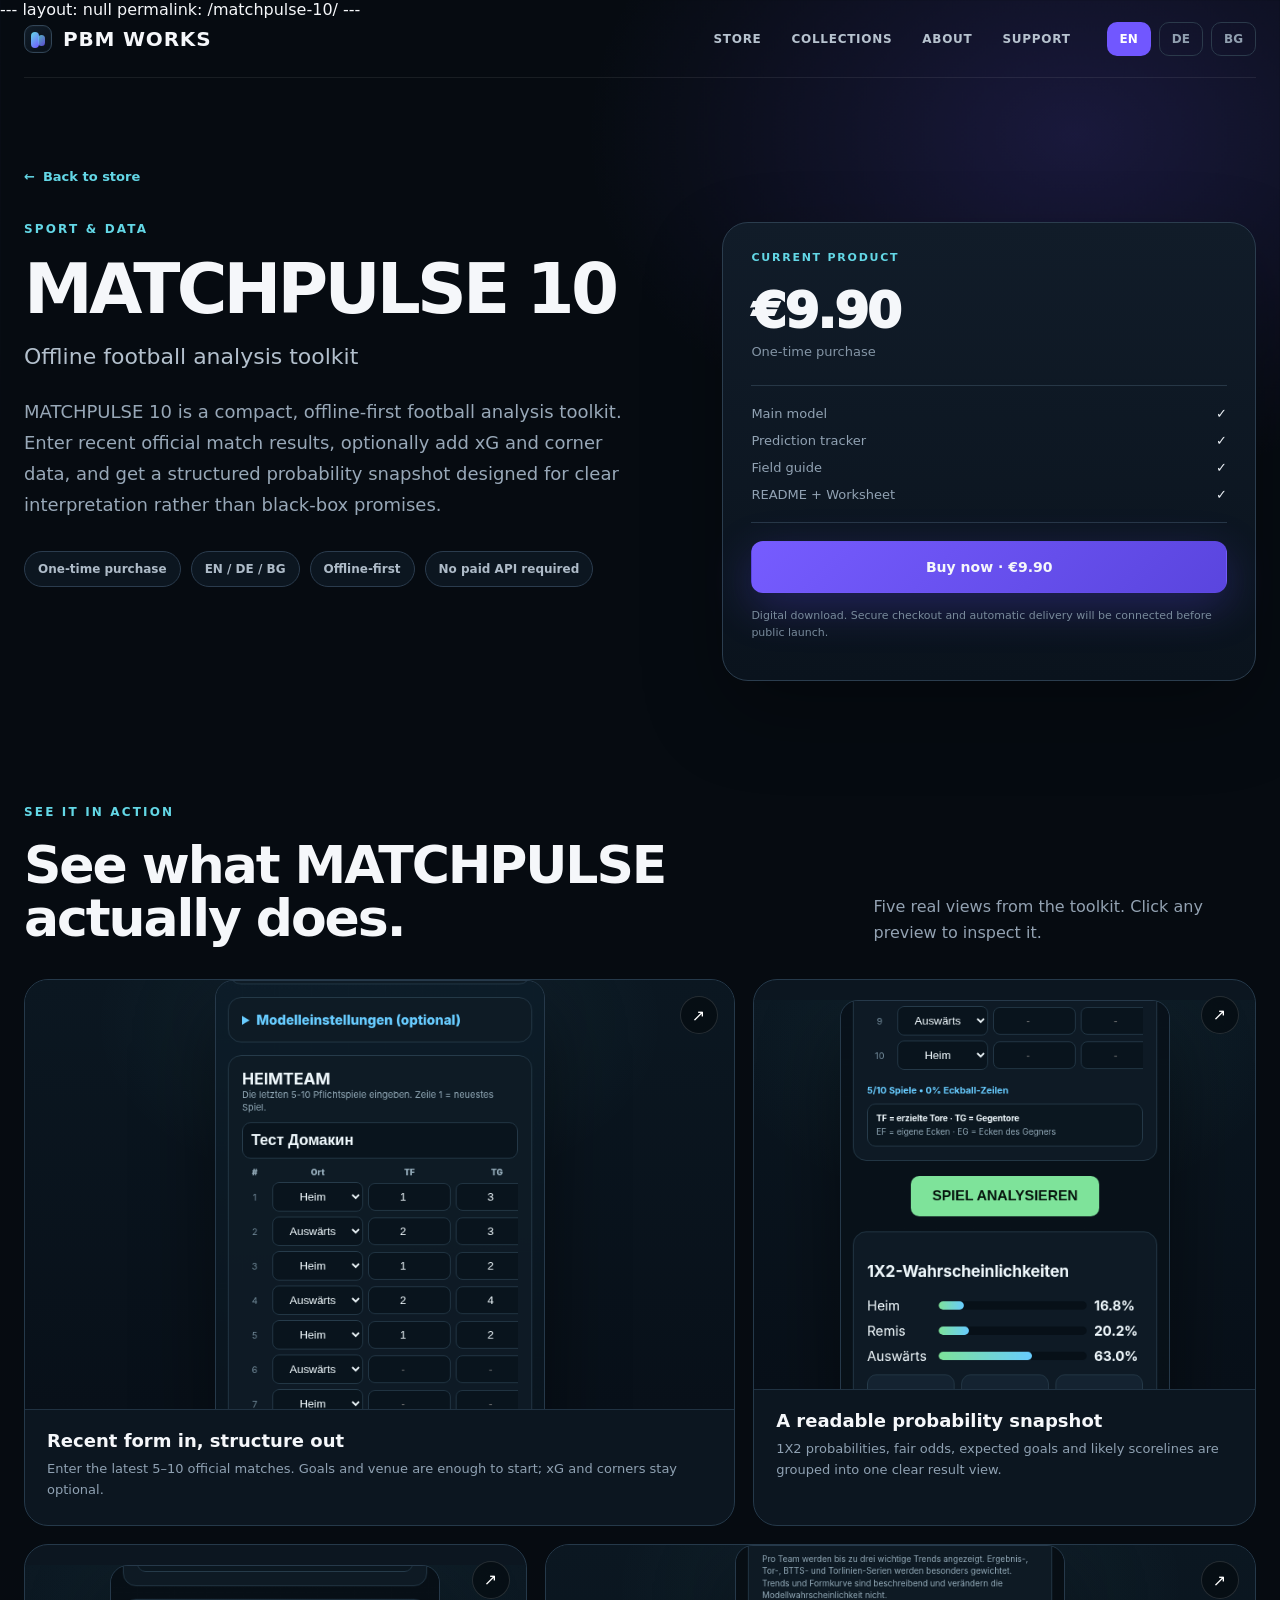
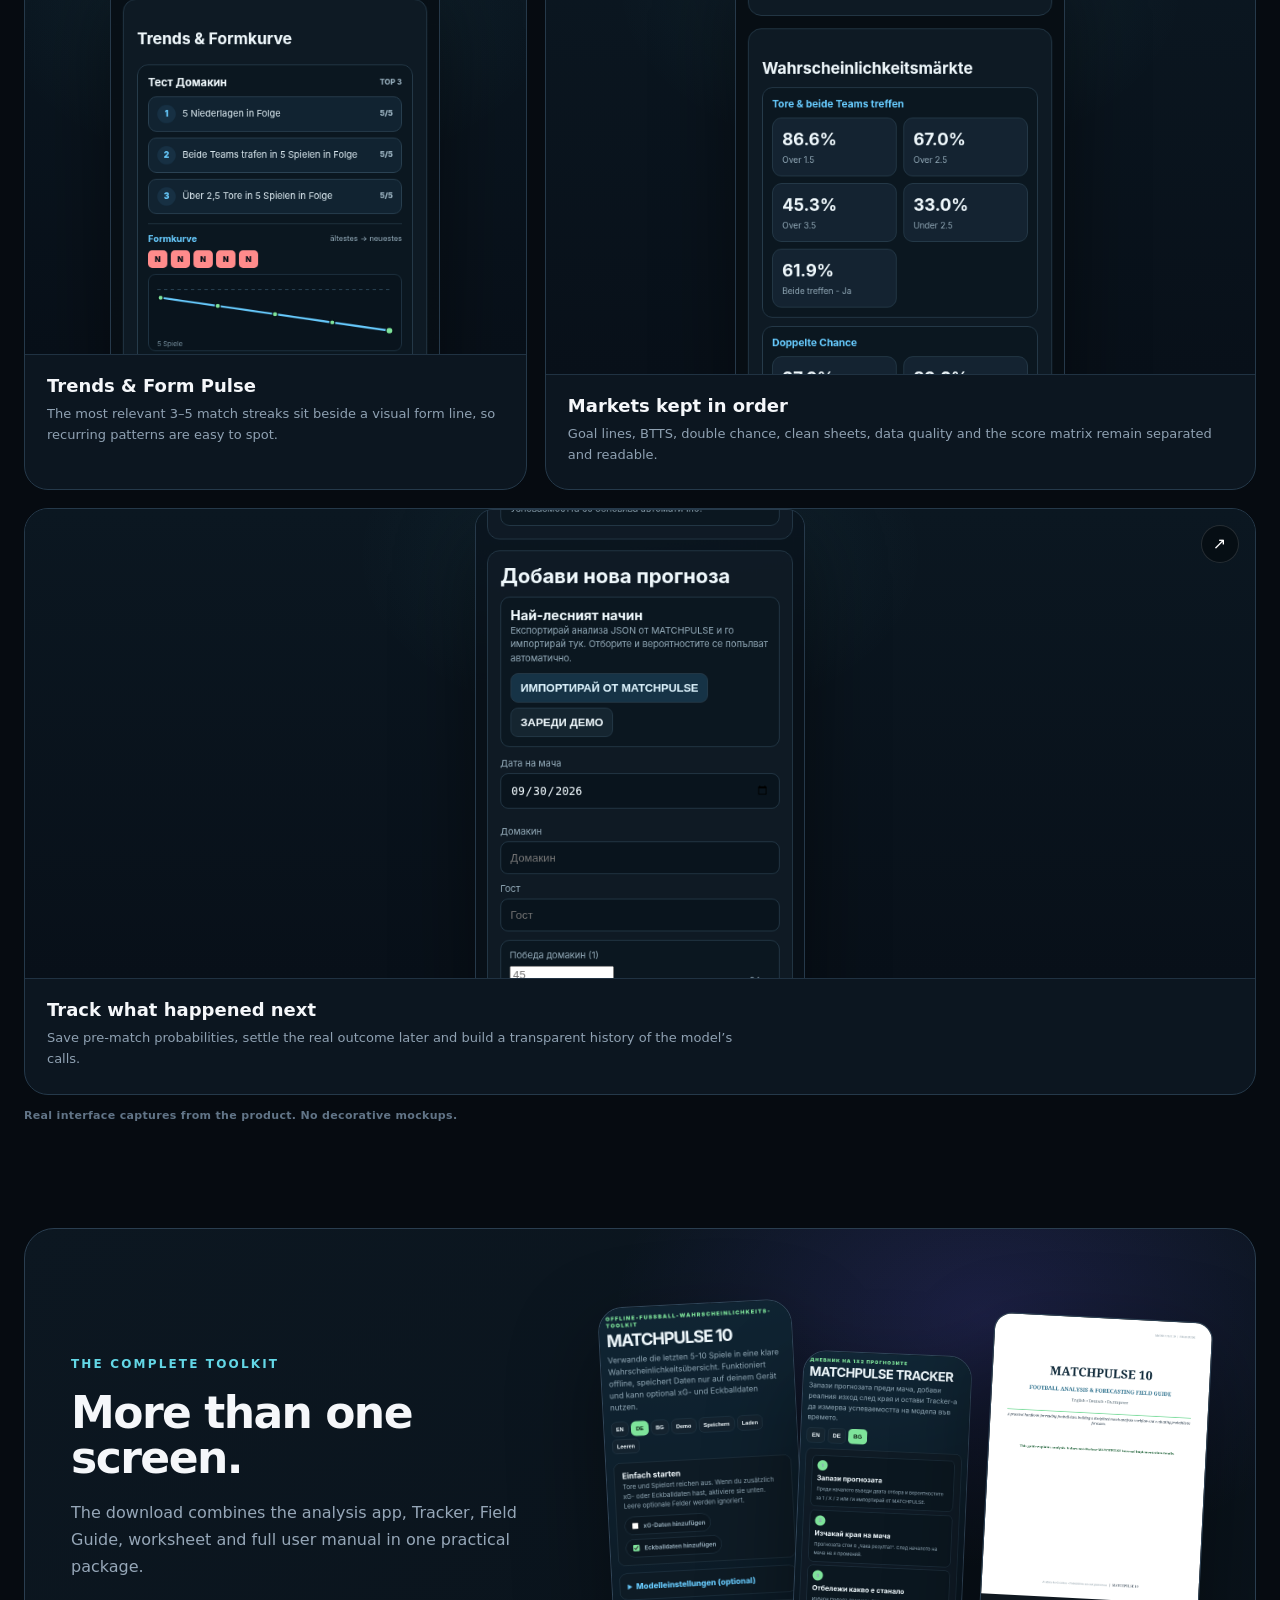
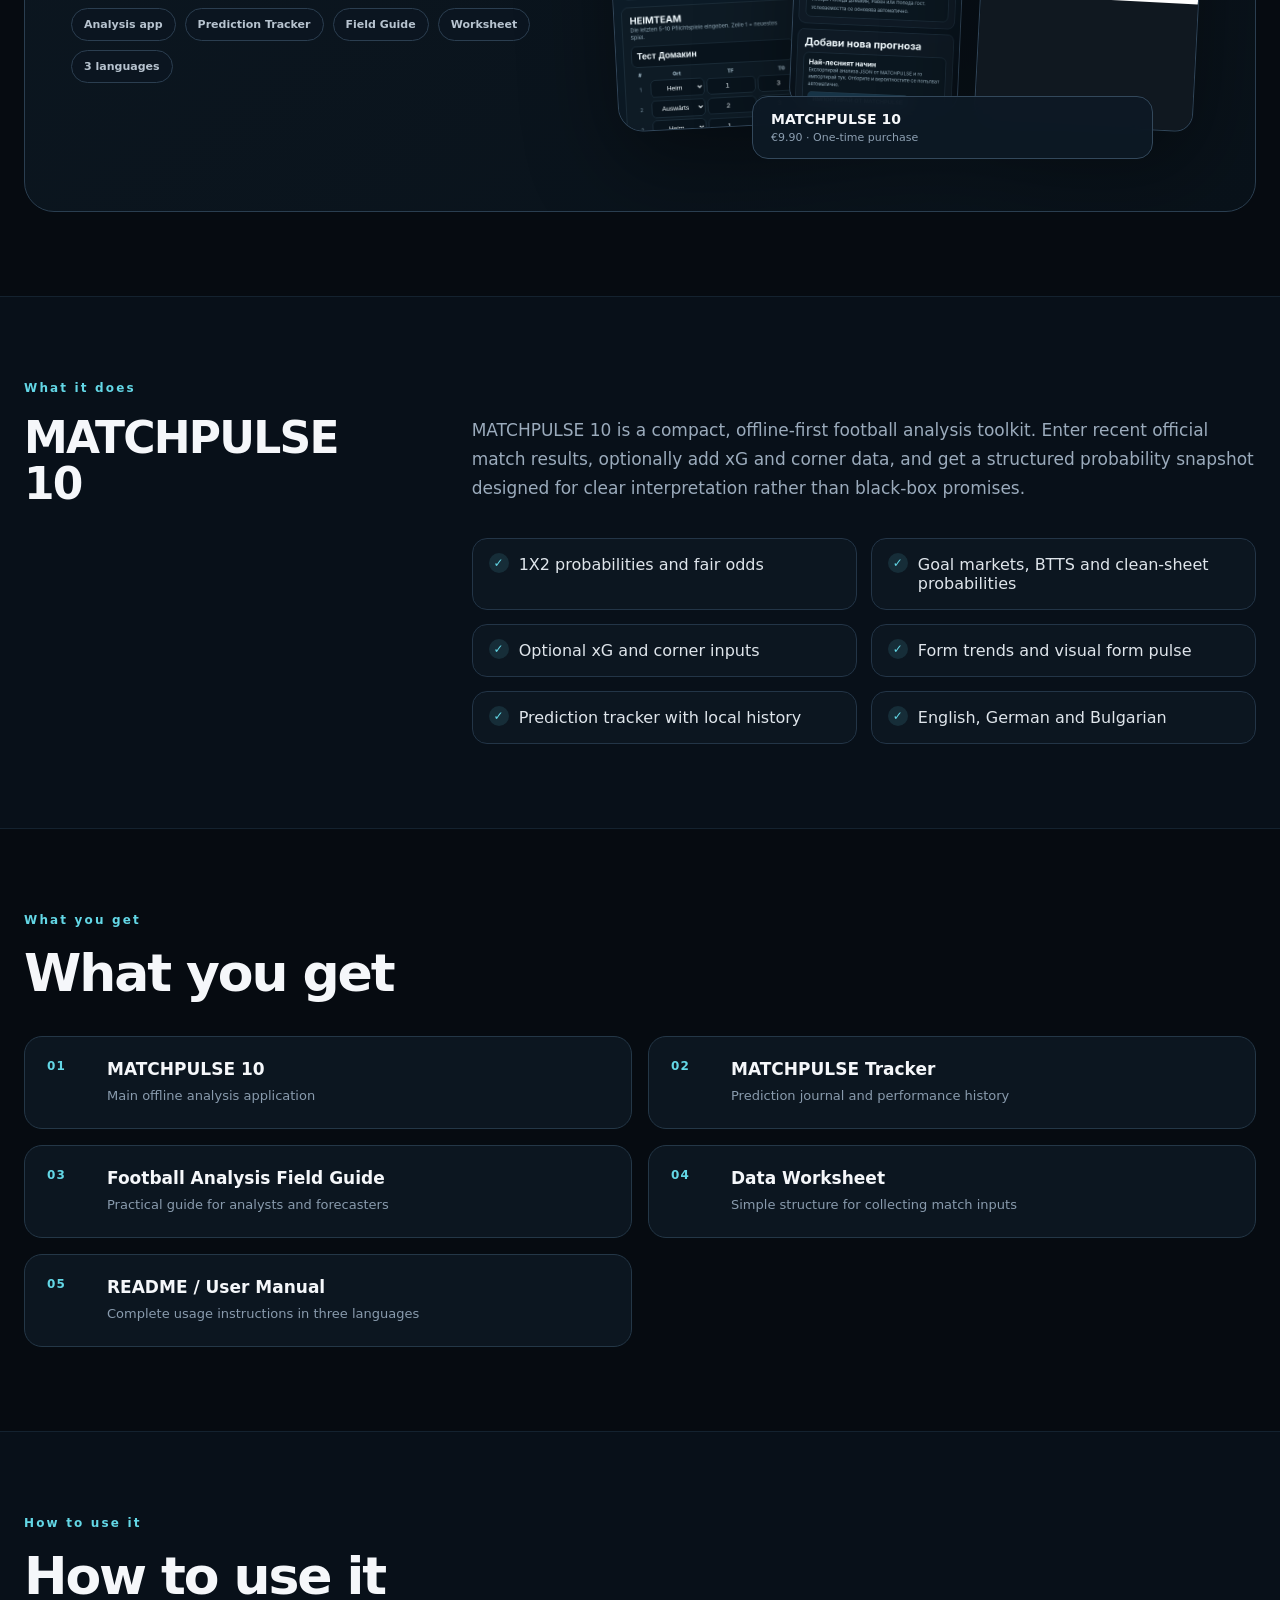
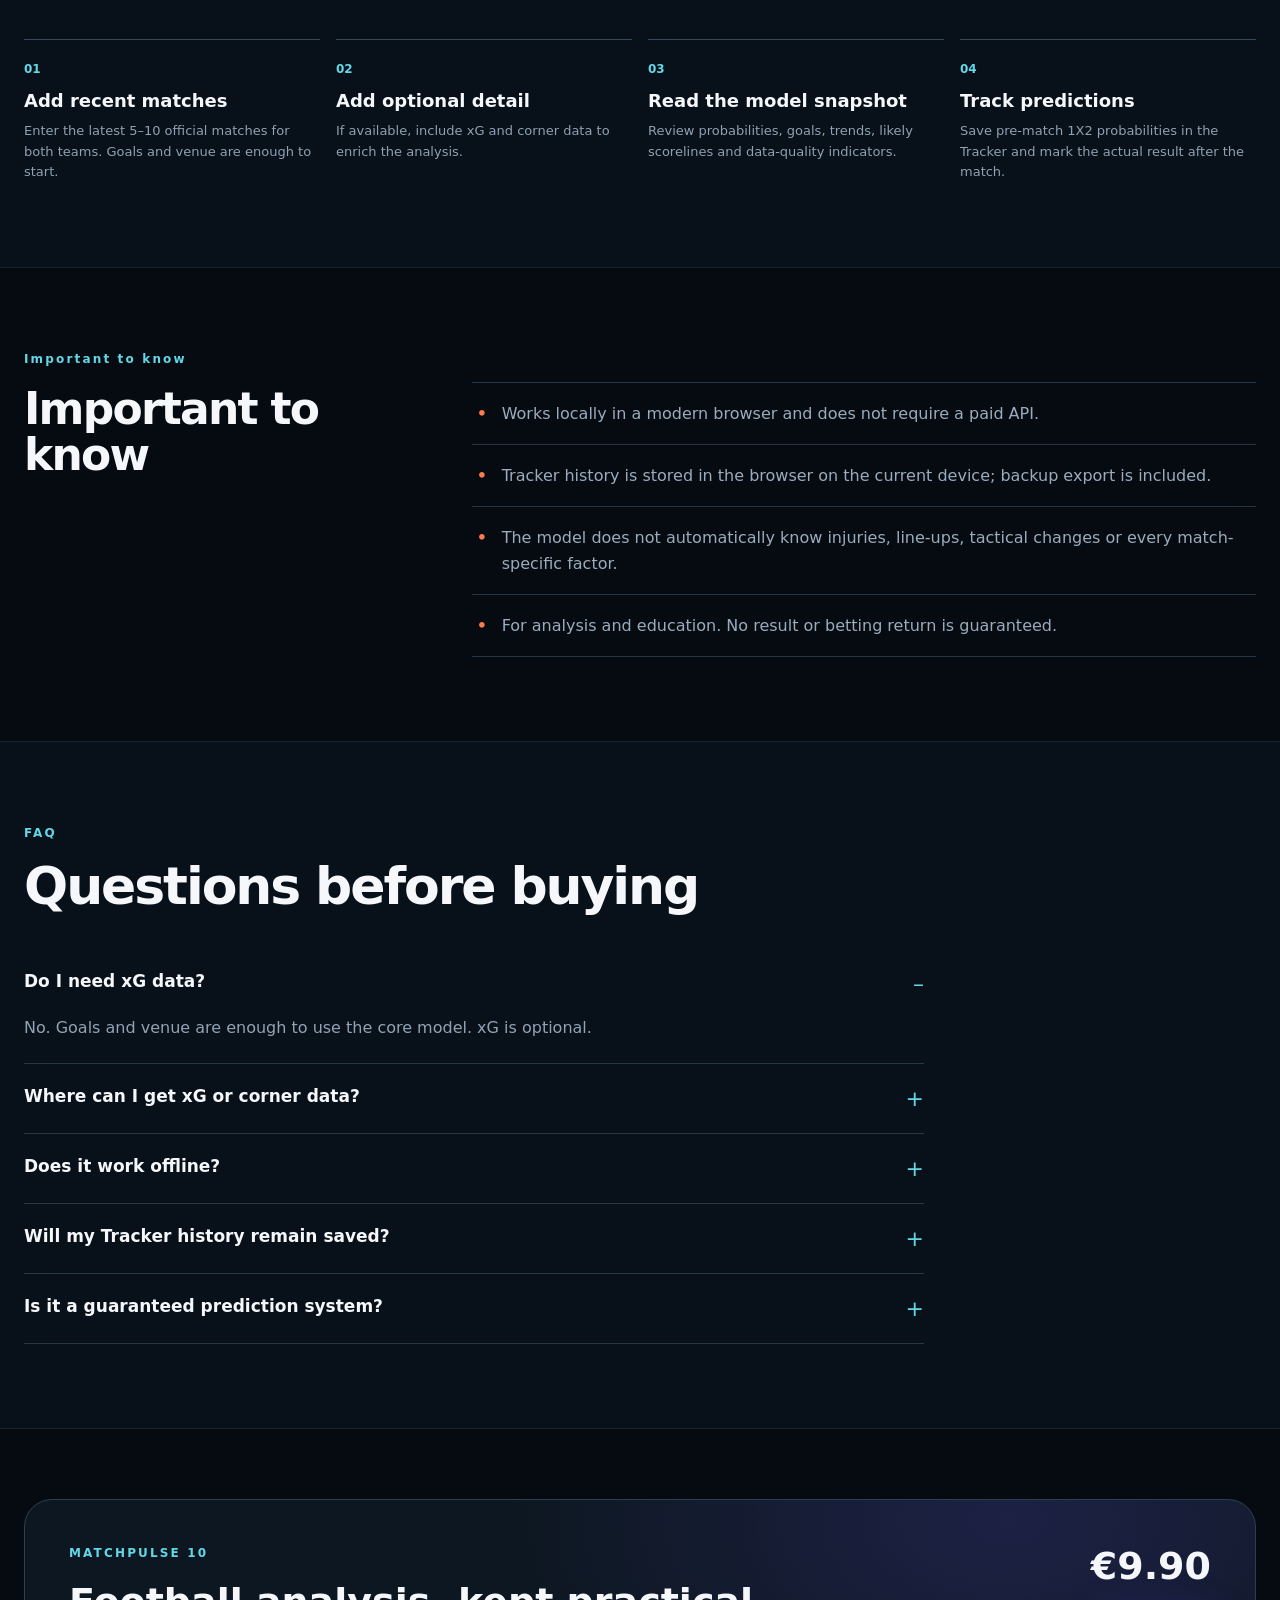
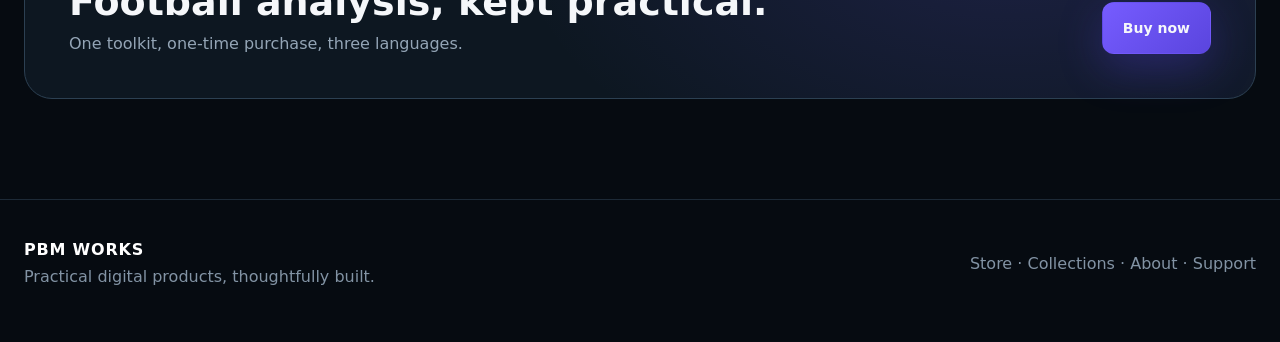
==== commit 525ad337: "Add files via upload" ====
--- a/matchpulse-10.html
+++ b/matchpulse-10.html
@@ -12,7 +12,7 @@
   <meta property="og:description" content="Offline football analysis toolkit with probabilities, trends, tracker and field guide.">
   <link rel="icon" href="favicon.svg" type="image/svg+xml">
   <meta name="description" content="MATCHPULSE 10 by PBM Works — offline football analysis toolkit.">
-  <title>MATCHPULSE 10 | PBM Works</title><link rel="stylesheet" href="styles.css">
+  <title>MATCHPULSE 10 | PBM Works</title><link rel="stylesheet" href="pbm-styles-v2.css">
 </head>
 <body class="product-page-bg" data-product-id="matchpulse-10">
 <a href="#main" class="skip-link">Skip to content</a>
@@ -69,7 +69,7 @@
   </div>
 </div>
 
-<script src="products.js"></script><script src="site.js"></script>
+<script src="pbm-products-v2.js"></script><script src="pbm-site-v2.js"></script>
 
 </body>
 </html>
--- a/pbm-styles-v2.css
+++ b/pbm-styles-v2.css
@@ -0,0 +1,157 @@
+:root{
+  --bg:#060b11;
+  --bg-2:#081019;
+  --panel:#0d151f;
+  --panel-2:#111c29;
+  --line:#223141;
+  --text:#f5f7fa;
+  --muted:#93a2b2;
+  --accent:#7157ff;
+  --accent-2:#5a45de;
+  --cyan:#63d7e6;
+  --mint:#7ae3b1;
+  --orange:#ff7b4d;
+  --max:1320px;
+  --header:78px;
+}
+*{box-sizing:border-box}
+html{scroll-behavior:smooth;background:var(--bg)}
+body{margin:0;background:var(--bg);color:var(--text);font-family:Inter,ui-sans-serif,system-ui,-apple-system,BlinkMacSystemFont,"Segoe UI",Roboto,Arial,sans-serif;-webkit-font-smoothing:antialiased;text-rendering:optimizeLegibility}
+body.menu-open{overflow:hidden}
+a{color:inherit;text-decoration:none}
+button,input,summary{font:inherit}
+button{color:inherit}
+img{display:block;max-width:100%}
+.wrap{width:min(var(--max),calc(100% - 48px));margin-inline:auto}
+.sr-only{position:absolute;width:1px;height:1px;padding:0;margin:-1px;overflow:hidden;clip:rect(0,0,0,0);white-space:nowrap;border:0}
+.skip-link{position:fixed;left:12px;top:-50px;z-index:1000;background:#fff;color:#111;padding:10px 14px;border-radius:8px}.skip-link:focus{top:12px}
+
+.site-header{position:fixed;inset:0 0 auto;z-index:50;transition:background .25s ease,border-color .25s ease,backdrop-filter .25s ease}
+.site-header.scrolled{background:rgba(6,11,17,.88);backdrop-filter:blur(18px);border-bottom:1px solid rgba(255,255,255,.08)}
+.nav{height:var(--header);display:flex;align-items:center;gap:36px;border-bottom:1px solid rgba(255,255,255,.08)}
+.site-header.scrolled .nav{border-bottom-color:transparent}
+.brand{font-weight:900;letter-spacing:.04em;font-size:20px;margin-right:auto}
+.brand-mark{display:inline-flex;align-items:center;gap:11px}
+.brand-glyph{width:28px;height:28px;border-radius:9px;border:1px solid #324557;position:relative;background:linear-gradient(145deg,#111d29,#081019);box-shadow:inset 0 0 0 1px rgba(255,255,255,.02)}
+.brand-glyph:before,.brand-glyph:after{content:"";position:absolute;border-radius:4px;background:linear-gradient(135deg,var(--cyan),var(--accent))}
+.brand-glyph:before{width:8px;height:16px;left:6px;top:6px}.brand-glyph:after{width:7px;height:11px;right:6px;bottom:6px;opacity:.8}
+.navlinks{display:flex;gap:30px;color:#b7c3cf;font-size:12px;font-weight:800;letter-spacing:.06em}
+.navlinks a{position:relative;padding:10px 0}
+.navlinks a:after{content:"";position:absolute;left:0;right:100%;bottom:4px;height:1px;background:var(--cyan);transition:right .2s ease}
+.navlinks a:hover:after,.navlinks a:focus-visible:after{right:0}
+.langs{display:flex;gap:8px}.lang{padding:9px 12px;border-radius:10px;border:1px solid #2b3a4b;background:transparent;color:#91a0b0;font-size:12px;font-weight:900;cursor:pointer;transition:.2s ease}.lang:hover{color:#fff;border-color:#41566d}.lang.active{background:var(--accent);color:#fff;border-color:transparent}
+.mobile-menu{display:none;padding:10px 13px;border:1px solid #2b3a4b;border-radius:10px;background:#0b1520;font-size:12px;font-weight:800;cursor:pointer}
+.mobile-panel{display:none}
+
+.hero{min-height:820px;position:relative;overflow:hidden;background:radial-gradient(900px 680px at 78% 17%,rgba(88,74,255,.34),transparent 58%),radial-gradient(700px 520px at 94% 62%,rgba(44,190,214,.12),transparent 58%),linear-gradient(180deg,#08111b 0%,#071019 66%,#060b11 100%)}
+.hero:before{content:"";position:absolute;inset:0;background:linear-gradient(rgba(255,255,255,.018) 1px,transparent 1px);background-size:100% 54px;mask-image:linear-gradient(to bottom,#000,transparent 82%);pointer-events:none}
+.hero:after{content:"";position:absolute;right:-200px;top:120px;width:520px;height:520px;border:1px solid rgba(255,255,255,.04);border-radius:50%;box-shadow:0 0 0 80px rgba(255,255,255,.009),0 0 0 170px rgba(255,255,255,.006);pointer-events:none}
+.hero-grid{padding-top:160px;display:grid;grid-template-columns:1.05fr .95fr;gap:70px;align-items:center;position:relative;z-index:2}
+.eyebrow{color:var(--cyan);font-size:12px;font-weight:900;letter-spacing:.18em;margin-bottom:20px}
+.hero h1,.product-hero h1{font-size:clamp(54px,6vw,82px);line-height:.96;letter-spacing:-.055em;margin:0 0 28px;white-space:pre-line}
+.hero-copy{font-size:20px;line-height:1.6;color:var(--muted);max-width:610px}
+.actions{display:flex;gap:14px;margin:34px 0 24px}
+.btn{display:inline-flex;min-height:52px;align-items:center;justify-content:center;padding:0 20px;border-radius:12px;border:1px solid #2a394a;font-weight:850;font-size:14px;background:#0d1722;cursor:pointer;transition:transform .18s ease,background .18s ease,border-color .18s ease,box-shadow .18s ease}
+.btn:hover{transform:translateY(-1px);border-color:#42576c}.btn:active{transform:translateY(0)}
+.btn.primary{background:linear-gradient(135deg,#765cff,#5a45de);border-color:transparent;box-shadow:0 14px 44px rgba(84,64,220,.32)}.btn.primary:hover{box-shadow:0 18px 48px rgba(84,64,220,.42);background:linear-gradient(135deg,#8069ff,#604be2)}
+.btn.secondary{background:#0b1520}.btn.block{width:100%}
+.hero-meta{font-size:12px;color:#758698;font-weight:800;letter-spacing:.06em}
+
+.product-stage{min-height:520px;border:1px solid #2a3948;border-radius:30px;background:linear-gradient(180deg,rgba(17,29,42,.92),rgba(10,18,28,.9));padding:28px;position:relative;box-shadow:0 40px 90px rgba(0,0,0,.35);overflow:hidden}
+.product-stage:before{content:"";position:absolute;inset:auto -10% -35% 10%;height:65%;background:radial-gradient(closest-side,rgba(113,87,255,.16),transparent);pointer-events:none}
+.stage-title{font-size:29px;font-weight:900}.stage-sub{color:var(--muted);margin-top:7px}.price-tag{position:absolute;top:28px;right:28px;text-align:right}.price-tag strong{font-size:30px}.price-tag span{display:block;color:#8292a4;font-size:10px;font-weight:900;letter-spacing:.15em;margin-top:4px}
+.devices{position:absolute;inset:128px 26px 28px;display:flex;align-items:flex-end;justify-content:center;gap:20px}.phone{height:335px;width:170px;border-radius:24px;padding:9px;background:#0a0f15;border:1px solid #314154;box-shadow:0 30px 70px rgba(0,0,0,.5);overflow:hidden}.phone.second{height:285px;width:145px;transform:translateY(10px)}.phone img{width:100%;height:100%;object-fit:cover;object-position:top;border-radius:16px}.sample-badge{position:absolute;right:36px;bottom:45px;background:#142131;border:1px solid #33465a;padding:15px 18px;border-radius:16px}.sample-badge b{font-size:25px;color:var(--mint)}.sample-badge span{display:block;font-size:10px;color:#8fa0b2;margin-top:3px;max-width:130px}
+
+.trust{background:#0b1520;border-top:1px solid #172431;border-bottom:1px solid #172431}.trust .wrap{min-height:110px;display:grid;grid-template-columns:1.1fr repeat(4,1fr);align-items:center;gap:28px;font-size:13px}.trust strong{font-size:12px;letter-spacing:.12em}.trust span{color:#9babbc}
+
+.section{padding:92px 0}.section-head{display:flex;justify-content:space-between;gap:60px;align-items:end;margin-bottom:36px}.section-head h2{font-size:clamp(38px,4.3vw,52px);line-height:1.02;letter-spacing:-.04em;margin:8px 0 0;white-space:pre-line}.section-head p{color:var(--muted);max-width:430px;line-height:1.6;margin:0}
+.categories{display:grid;grid-template-columns:repeat(4,1fr);gap:18px}.category-card{height:275px;border-radius:22px;border:1px solid #223344;background:#0c1620;overflow:hidden;position:relative;transition:transform .2s ease,border-color .2s ease}.category-card:hover{transform:translateY(-3px);border-color:#38506a}.category-art{height:138px;background:radial-gradient(circle at 78% 18%,var(--glow),transparent 40%),linear-gradient(135deg,#101c28,#0b131d);position:relative;overflow:hidden}.category-art:after{content:"";position:absolute;inset:22px;background:linear-gradient(135deg,rgba(255,255,255,.06),rgba(255,255,255,0));border:1px solid rgba(255,255,255,.06);border-radius:20px}.category-art:before{content:"";position:absolute;width:96px;height:96px;border:1px solid rgba(255,255,255,.08);border-radius:24px;left:28px;top:22px;transform:rotate(12deg);box-shadow:32px 18px 0 -1px rgba(255,255,255,.018)}
+.category-body{padding:22px}.category-card h3{font-size:16px;margin:0 0 10px}.category-card p{font-size:13px;line-height:1.5;color:var(--muted);margin:0 0 18px}.category-action{font-size:11px;font-weight:900;letter-spacing:.1em;color:var(--glow)}
+
+.feature-section{padding-top:36px}.product-panel{display:grid;grid-template-columns:1.1fr .9fr;border:1px solid #263747;border-radius:28px;overflow:hidden;background:#0d1721}.preview{min-height:650px;padding:34px;background:radial-gradient(600px 400px at 28% 20%,rgba(99,215,230,.09),transparent 60%),#09121a;display:flex;align-items:center;justify-content:center;gap:34px}.preview .phone{height:520px;width:255px}.preview .phone.second{height:420px;width:205px}.product-info{padding:52px;background:#111b27;display:flex;flex-direction:column}.tag{color:var(--cyan);font-size:11px;font-weight:900;letter-spacing:.15em}.product-info h3{font-size:46px;line-height:1;margin:18px 0 8px}.product-info .sub{color:#9cacbd;font-size:17px}.product-info .desc{color:#cbd4dd;line-height:1.65;margin:26px 0}.includes{display:grid;gap:13px;margin:12px 0 28px}.includes div{display:flex;align-items:center;gap:12px}.dot{width:8px;height:8px;border-radius:50%;background:var(--cyan);flex:0 0 auto}.buy-row{display:flex;align-items:center;justify-content:space-between;margin-top:auto;padding-top:30px;border-top:1px solid #273848}.money{font-size:38px;font-weight:900;text-align:right}.money small{display:block;color:#7f91a4;font-size:10px;letter-spacing:.14em;margin-top:4px}
+
+.approach{background:#081019}.value-rows{border-top:1px solid #223140}.value-row{display:grid;grid-template-columns:70px 330px 1fr;gap:20px;align-items:start;padding:28px 0;border-bottom:1px solid #223140}.value-row .num{color:var(--cyan);font-weight:900}.value-row h4{font-size:22px;margin:0}.value-row p{color:var(--muted);line-height:1.6;margin:0;max-width:650px}
+
+/* Product page */
+.product-page-bg{background:radial-gradient(700px 500px at 84% 2%,rgba(113,87,255,.18),transparent 70%),var(--bg)}
+.product-hero{padding:150px 0 86px}.breadcrumb{display:inline-flex;align-items:center;gap:8px;color:#8fa0b2;font-size:13px;font-weight:700;margin-bottom:38px}.breadcrumb:hover{color:#fff}.breadcrumb span{color:var(--cyan)}
+.product-hero-grid{display:grid;grid-template-columns:1.08fr .92fr;gap:72px;align-items:start}.product-hero h1{font-size:clamp(54px,5.4vw,78px)}.product-subtitle{font-size:22px;color:#b3c0cd;margin-top:-6px}.product-description{font-size:18px;line-height:1.72;color:#98a8b8;max-width:680px;margin:28px 0 30px}.hero-pills{display:flex;gap:10px;flex-wrap:wrap}.info-pill{border:1px solid #2b3c4e;background:#0c1620;padding:10px 13px;border-radius:999px;color:#aebbc8;font-size:12px;font-weight:750}
+.purchase-card{position:sticky;top:108px;border:1px solid #2b3d4e;background:linear-gradient(180deg,#111c29,#0a131d);border-radius:26px;padding:28px;box-shadow:0 32px 80px rgba(0,0,0,.28)}.purchase-card .current{font-size:11px;color:var(--cyan);font-weight:900;letter-spacing:.16em}.purchase-price{font-size:50px;font-weight:950;letter-spacing:-.04em;margin:18px 0 4px}.purchase-caption{font-size:13px;color:#8495a6;margin-bottom:26px}.purchase-summary{padding:20px 0;margin:18px 0;border-top:1px solid #273746;border-bottom:1px solid #273746;display:grid;gap:12px}.purchase-summary div{display:flex;justify-content:space-between;gap:18px;font-size:13px;color:#91a2b3}.purchase-summary b{color:#e9eef3}.smallprint{color:#788a9b;font-size:11px;line-height:1.55;margin-top:14px}
+.gallery-section{padding:0 0 84px}.gallery-layout{display:grid;grid-template-columns:minmax(0,1fr) 220px;gap:18px}.gallery-main{min-height:700px;border:1px solid #233646;background:radial-gradient(500px 350px at 50% 15%,rgba(99,215,230,.08),transparent),#08121b;border-radius:28px;padding:34px;display:flex;align-items:center;justify-content:center;overflow:hidden}.gallery-main img{border-radius:24px;box-shadow:0 40px 100px rgba(0,0,0,.52)}.gallery-main img.app-preview{width:330px;height:630px;object-fit:cover;object-position:top}.gallery-main img.guide-preview{width:min(500px,84%);max-height:630px;object-fit:contain}.gallery-thumbs{display:grid;gap:14px}.gallery-thumb{appearance:none;border:1px solid #243647;background:#0d1721;border-radius:18px;padding:10px;color:#91a3b5;text-align:left;cursor:pointer;transition:.18s ease}.gallery-thumb:hover,.gallery-thumb.active{border-color:#5b6d80;background:#111e2b;color:#fff}.gallery-thumb img{width:100%;height:145px;object-fit:cover;object-position:top;border-radius:12px;background:#081019}.gallery-thumb span{display:block;font-size:12px;font-weight:800;padding:10px 4px 3px}
+.product-section{padding:84px 0}.product-section.alt{background:#081019;border-top:1px solid #14222f;border-bottom:1px solid #14222f}.split-title{display:grid;grid-template-columns:.65fr 1.35fr;gap:70px;align-items:start}.split-title h2{font-size:44px;line-height:1.05;letter-spacing:-.04em;margin:8px 0}.split-title .lead{color:#9babbc;line-height:1.72;font-size:17px;margin-top:35px}.check-list{list-style:none;padding:0;margin:34px 0 0;display:grid;grid-template-columns:repeat(2,minmax(0,1fr));gap:14px}.check-list li{position:relative;padding:16px 16px 16px 46px;border:1px solid #233547;border-radius:15px;background:#0c1620;color:#dfe5eb}.check-list li:before{content:'✓';position:absolute;left:16px;top:14px;width:20px;height:20px;display:grid;place-items:center;border-radius:50%;background:rgba(99,215,230,.12);color:var(--cyan);font-weight:900;font-size:12px}
+.include-grid{display:grid;grid-template-columns:repeat(2,minmax(0,1fr));gap:16px;margin-top:34px}.include-card{border:1px solid #243747;border-radius:18px;background:#0c1620;padding:22px;display:grid;grid-template-columns:44px 1fr;gap:16px}.include-index{color:var(--cyan);font-size:12px;font-weight:900;letter-spacing:.1em}.include-card h3{margin:0 0 7px;font-size:17px}.include-card p{margin:0;color:#899bad;line-height:1.55;font-size:13px}
+.step-grid{display:grid;grid-template-columns:repeat(4,1fr);gap:16px;margin-top:34px}.step-card{position:relative;border-top:1px solid #33485c;padding-top:22px}.step-card span{color:var(--cyan);font-size:12px;font-weight:900}.step-card h3{font-size:18px;margin:14px 0 10px}.step-card p{color:#8fa1b3;line-height:1.58;font-size:13px;margin:0}
+.note-list{list-style:none;padding:0;margin:30px 0 0;border-top:1px solid #253646}.note-list li{padding:18px 0 18px 30px;border-bottom:1px solid #253646;color:#9aacbd;line-height:1.58;position:relative}.note-list li:before{content:'•';position:absolute;left:5px;color:var(--orange);font-weight:900}
+.faq-list{max-width:900px;margin-top:30px}.faq-item{border-bottom:1px solid #273746}.faq-item summary{list-style:none;cursor:pointer;padding:22px 0;font-weight:800;font-size:17px;display:flex;justify-content:space-between;gap:24px}.faq-item summary::-webkit-details-marker{display:none}.faq-item summary:after{content:'+';color:var(--cyan);font-size:22px;font-weight:500}.faq-item[open] summary:after{content:'–'}.faq-item p{color:#91a3b5;line-height:1.7;margin:-4px 0 22px;max-width:760px}.final-cta{padding:70px 0 100px}.final-cta-box{border:1px solid #2c4052;border-radius:28px;background:radial-gradient(500px 300px at 80% 10%,rgba(113,87,255,.16),transparent),#0d1721;padding:44px;display:grid;grid-template-columns:1fr auto;gap:40px;align-items:center}.final-cta h2{font-size:38px;margin:0 0 10px}.final-cta p{color:#94a5b6;margin:0}.final-buy{text-align:right}.final-buy .money{margin-bottom:14px}
+.toast{position:fixed;left:50%;bottom:28px;z-index:100;transform:translate(-50%,30px);opacity:0;background:#f4f7f9;color:#111820;padding:13px 18px;border-radius:12px;font-weight:750;box-shadow:0 16px 50px rgba(0,0,0,.4);transition:.22s ease;pointer-events:none}.toast.show{transform:translate(-50%,0);opacity:1}
+
+footer{padding:40px 0 56px;border-top:1px solid #1d2a37;color:#8293a4}.footer-row{display:flex;justify-content:space-between;align-items:center}.footer-row b{color:#fff;letter-spacing:.05em}.footer-tag{margin-top:8px}
+
+:focus-visible{outline:2px solid var(--cyan);outline-offset:3px}
+@media(prefers-reduced-motion:reduce){html{scroll-behavior:auto}*,*:before,*:after{animation:none!important;transition:none!important}}
+
+@media(max-width:1040px){
+  .navlinks{gap:18px}.hero-grid,.product-hero-grid{grid-template-columns:1fr 1fr;gap:36px}.categories{grid-template-columns:repeat(2,1fr)}.product-panel{grid-template-columns:1fr}.product-info{min-height:530px}.trust .wrap{grid-template-columns:1fr 1fr 1fr}.trust strong{grid-column:1/-1;padding-top:22px}.trust span{padding-bottom:22px}.step-grid{grid-template-columns:repeat(2,1fr)}
+}
+@media(max-width:820px){
+  .wrap{width:min(100% - 28px,720px)}.navlinks,.langs.desktop{display:none}.mobile-menu{display:block}.site-header .nav{height:70px}.mobile-panel{display:block;position:fixed;top:70px;left:14px;right:14px;background:rgba(10,18,27,.98);border:1px solid #2a3a4a;border-radius:18px;padding:12px;transform:translateY(-12px);opacity:0;pointer-events:none;transition:.2s ease;box-shadow:0 30px 80px rgba(0,0,0,.5)}.mobile-panel.open{transform:none;opacity:1;pointer-events:auto}.mobile-panel a{display:block;padding:14px;border-radius:10px;color:#ccd5de;font-weight:800;font-size:13px}.mobile-panel a:hover{background:#111d29}.mobile-langs{display:flex;gap:8px;padding:10px 12px 5px}.hero{min-height:auto;padding-bottom:60px}.hero-grid{grid-template-columns:1fr;padding-top:126px;gap:40px}.hero h1{font-size:clamp(48px,11vw,64px)}.product-stage{min-height:480px}.trust .wrap{grid-template-columns:1fr 1fr;padding:24px 0}.trust strong{grid-column:1/-1;padding:0}.trust span{padding:0}.section-head{display:block}.section-head p{margin-top:18px}.product-panel{grid-template-columns:1fr}.preview{min-height:520px}.value-row{grid-template-columns:44px 1fr}.value-row p{grid-column:2}.product-hero-grid{grid-template-columns:1fr}.purchase-card{position:relative;top:auto}.gallery-layout{grid-template-columns:1fr}.gallery-thumbs{grid-template-columns:repeat(3,1fr)}.gallery-thumb img{height:120px}.gallery-main{min-height:560px}.split-title{grid-template-columns:1fr;gap:18px}.split-title .lead{margin-top:0}.step-grid{grid-template-columns:repeat(2,1fr)}.final-cta-box{grid-template-columns:1fr}.final-buy{text-align:left}.final-buy .money{text-align:left}
+}
+@media(max-width:560px){
+  .hero h1{font-size:42px}.hero-copy{font-size:17px}.actions{flex-direction:column}.btn{width:100%}.devices{gap:10px}.phone{width:142px;height:290px}.phone.second{width:120px;height:245px}.sample-badge{display:none}.price-tag strong{font-size:25px}.stage-title{font-size:24px}.categories{grid-template-columns:1fr}.preview{padding:20px;gap:10px}.preview .phone{width:46%;height:390px}.preview .phone.second{width:40%;height:330px}.product-info{padding:30px}.product-info h3{font-size:36px}.buy-row{align-items:flex-start;gap:16px;flex-direction:column}.money{text-align:left}.section-head h2{font-size:39px}.trust .wrap{grid-template-columns:1fr}.value-row{grid-template-columns:36px 1fr}.footer-row{display:block}.footer-row>div+div{margin-top:14px}.gallery-main{min-height:470px;padding:18px}.gallery-main img.app-preview{width:230px;height:430px;max-width:96%}.gallery-main img.guide-preview{max-width:96%;max-height:430px}.gallery-thumbs{grid-template-columns:1fr 1fr 1fr;gap:8px}.gallery-thumb{padding:6px}.gallery-thumb img{height:80px}.gallery-thumb span{font-size:10px}.check-list,.include-grid{grid-template-columns:1fr}.step-grid{grid-template-columns:1fr}.product-section{padding:64px 0}.product-hero{padding:120px 0 64px}.purchase-price{font-size:44px}.final-cta-box{padding:28px}.final-cta h2{font-size:31px}
+}
+
+.catalog-more-head{margin:50px 0 18px}.catalog-more-head h3{font-size:25px;margin:0}.product-grid{display:grid;grid-template-columns:repeat(3,minmax(0,1fr));gap:18px}.product-card{border:1px solid #263747;border-radius:20px;overflow:hidden;background:#0d1721;transition:.2s ease}.product-card:hover{transform:translateY(-3px);border-color:#405a72}.product-card-art{height:220px;padding:18px;overflow:hidden;background:#08121a;display:grid;place-items:center}.product-card-art img{max-height:100%;max-width:80%;object-fit:cover;object-position:top;border-radius:14px}.product-card-body{padding:20px;display:flex;justify-content:space-between;gap:18px}.product-card-body span{font-size:10px;color:var(--cyan);font-weight:900;letter-spacing:.12em}.product-card-body h4{margin:6px 0;font-size:18px}.product-card-body p{margin:0;color:#8da0b2;font-size:13px}.product-card-body strong{white-space:nowrap;font-size:18px}@media(max-width:820px){.product-grid{grid-template-columns:1fr 1fr}}@media(max-width:560px){.product-grid{grid-template-columns:1fr}}
+
+
+/* MATCHPULSE product visual showcase */
+.showcase-section{padding-top:38px}
+.showcase-head{margin-bottom:34px}
+.showcase-footnote{margin-top:14px;color:#617487;font-size:11px;font-weight:700;letter-spacing:.03em}
+.showcase-grid{display:grid;grid-template-columns:repeat(12,minmax(0,1fr));gap:18px}
+.showcase-card{appearance:none;position:relative;grid-column:span 6;padding:0;overflow:hidden;border:1px solid #25394a;border-radius:24px;background:#0c1620;color:var(--text);text-align:left;cursor:pointer;transition:transform .22s ease,border-color .22s ease,box-shadow .22s ease}
+.showcase-card:hover{transform:translateY(-3px);border-color:#42566b;box-shadow:0 28px 70px rgba(0,0,0,.25)}
+.showcase-card-1{grid-column:span 7}.showcase-card-2{grid-column:span 5}.showcase-card-3{grid-column:span 5}.showcase-card-4{grid-column:span 7}.showcase-card-5{grid-column:span 12}
+.showcase-visual{height:390px;display:flex;align-items:flex-start;justify-content:center;overflow:hidden;background:radial-gradient(420px 260px at 50% 10%,rgba(99,215,230,.08),transparent 68%),linear-gradient(180deg,#0b1721,#081019);border-bottom:1px solid #203242}
+.showcase-card-1 .showcase-visual,.showcase-card-4 .showcase-visual{height:430px}
+.showcase-card-5 .showcase-visual{height:470px}
+.showcase-visual img{display:block;width:min(330px,78%);height:auto;border:1px solid #26394a;border-radius:18px 18px 0 0;box-shadow:0 32px 80px rgba(0,0,0,.45);transition:transform .28s ease}
+.showcase-card:hover .showcase-visual img{transform:scale(1.025)}
+.showcase-caption{display:block;padding:20px 22px 24px}
+.showcase-caption strong{display:block;font-size:18px;margin-bottom:8px}
+.showcase-caption span{display:block;color:#8fa1b2;font-size:13px;line-height:1.6;max-width:720px}
+.showcase-expand{position:absolute;right:16px;top:16px;width:38px;height:38px;border:1px solid rgba(255,255,255,.13);border-radius:999px;background:rgba(6,12,18,.76);display:flex;align-items:center;justify-content:center;color:#fff;font-size:16px;backdrop-filter:blur(10px)}
+.bundle-section{padding-top:22px}
+.bundle-panel{display:grid;grid-template-columns:.86fr 1.14fr;gap:40px;align-items:center;min-height:570px;padding:46px;border:1px solid #2a3e50;border-radius:30px;background:radial-gradient(620px 420px at 78% 15%,rgba(113,87,255,.17),transparent 60%),linear-gradient(145deg,#0c1721,#09121a);overflow:hidden}
+.bundle-copy h2{font-size:44px;line-height:1.02;letter-spacing:-.035em;margin:12px 0 18px}
+.bundle-copy p{color:#96a7b8;line-height:1.7;font-size:16px;max-width:540px}
+.bundle-tags{display:flex;flex-wrap:wrap;gap:9px;margin-top:28px}.bundle-tags span{border:1px solid #2b3e50;background:#0b1520;color:#b7c3cf;padding:9px 12px;border-radius:999px;font-size:11px;font-weight:800}
+.bundle-visual{position:relative;height:490px;min-width:0}
+.bundle-device,.bundle-guide-card{position:absolute;overflow:hidden;border:1px solid #314659;background:#081019;box-shadow:0 35px 90px rgba(0,0,0,.42)}
+.bundle-device img,.bundle-guide-card img{width:100%;height:100%;object-fit:cover;object-position:top;display:block}
+.bundle-device-main{left:4%;top:28px;width:31%;height:425px;border-radius:25px;transform:rotate(-3deg)}
+.bundle-device-tracker{left:34%;top:78px;width:27%;height:360px;border-radius:23px;transform:rotate(2.5deg)}
+.bundle-guide-card{right:1%;top:42px;width:35%;height:410px;border-radius:18px;transform:rotate(3deg)}
+.bundle-guide-card img{object-fit:contain;background:#101820}
+.bundle-stamp{position:absolute;left:27%;right:9%;bottom:6px;border:1px solid #33485b;border-radius:16px;background:rgba(14,25,37,.92);padding:14px 18px;backdrop-filter:blur(12px)}
+.bundle-stamp b{display:block;font-size:14px}.bundle-stamp span{display:block;color:#8da0b2;font-size:11px;margin-top:4px}
+.image-lightbox{position:fixed;inset:0;z-index:2000;display:flex;align-items:center;justify-content:center;padding:28px;background:rgba(2,6,10,.86);backdrop-filter:blur(14px);opacity:0;pointer-events:none;transition:opacity .18s ease}
+.image-lightbox.open{opacity:1;pointer-events:auto}.lightbox-open{overflow:hidden}
+.lightbox-card{width:min(980px,94vw);max-height:92vh;display:grid;grid-template-columns:minmax(0,1fr) 310px;overflow:hidden;border:1px solid #34485a;border-radius:24px;background:#0c1620;box-shadow:0 40px 110px rgba(0,0,0,.62)}
+.lightbox-media{min-height:540px;max-height:88vh;overflow:auto;display:flex;align-items:flex-start;justify-content:center;padding:22px;background:radial-gradient(500px 340px at 50% 10%,rgba(99,215,230,.08),transparent),#071019}
+.lightbox-media img{display:block;width:min(390px,100%);height:auto;border-radius:14px;box-shadow:0 24px 70px rgba(0,0,0,.5)}
+.lightbox-caption{padding:32px;align-self:center}.lightbox-caption h3{font-size:25px;margin:0 0 12px}.lightbox-caption p{color:#91a4b5;line-height:1.7;margin:0}
+.lightbox-close{position:fixed;right:30px;top:24px;z-index:2001;width:46px;height:46px;border:1px solid rgba(255,255,255,.18);border-radius:999px;background:#111b25;color:white;font-size:26px;cursor:pointer}
+@media(max-width:900px){
+  .showcase-card,.showcase-card-1,.showcase-card-2,.showcase-card-3,.showcase-card-4,.showcase-card-5{grid-column:span 12}
+  .showcase-visual,.showcase-card-1 .showcase-visual,.showcase-card-4 .showcase-visual,.showcase-card-5 .showcase-visual{height:430px}
+  .bundle-panel{grid-template-columns:1fr;padding:34px}.bundle-visual{height:470px}
+  .lightbox-card{grid-template-columns:1fr;overflow:auto}.lightbox-caption{padding:24px}.lightbox-media{min-height:0;max-height:none}
+}
+@media(max-width:560px){
+  .showcase-section{padding-top:18px}.showcase-grid{gap:12px}.showcase-card{border-radius:19px}
+  .showcase-visual,.showcase-card-1 .showcase-visual,.showcase-card-4 .showcase-visual,.showcase-card-5 .showcase-visual{height:360px}
+  .showcase-visual img{width:min(285px,82%)}.showcase-caption{padding:18px}.showcase-caption strong{font-size:16px}.showcase-caption span{font-size:12px}
+  .bundle-panel{padding:26px;min-height:0}.bundle-copy h2{font-size:34px}.bundle-visual{height:390px;margin-top:6px}
+  .bundle-device-main{left:0;width:35%;height:330px}.bundle-device-tracker{left:31%;width:31%;height:286px}.bundle-guide-card{right:0;width:39%;height:315px}
+  .bundle-stamp{left:12%;right:5%;bottom:0}.image-lightbox{padding:12px}.lightbox-close{right:14px;top:14px}.lightbox-card{width:100%;max-height:94vh;border-radius:18px}.lightbox-media{padding:16px}.lightbox-caption{padding:20px}.lightbox-caption h3{font-size:20px}
+}
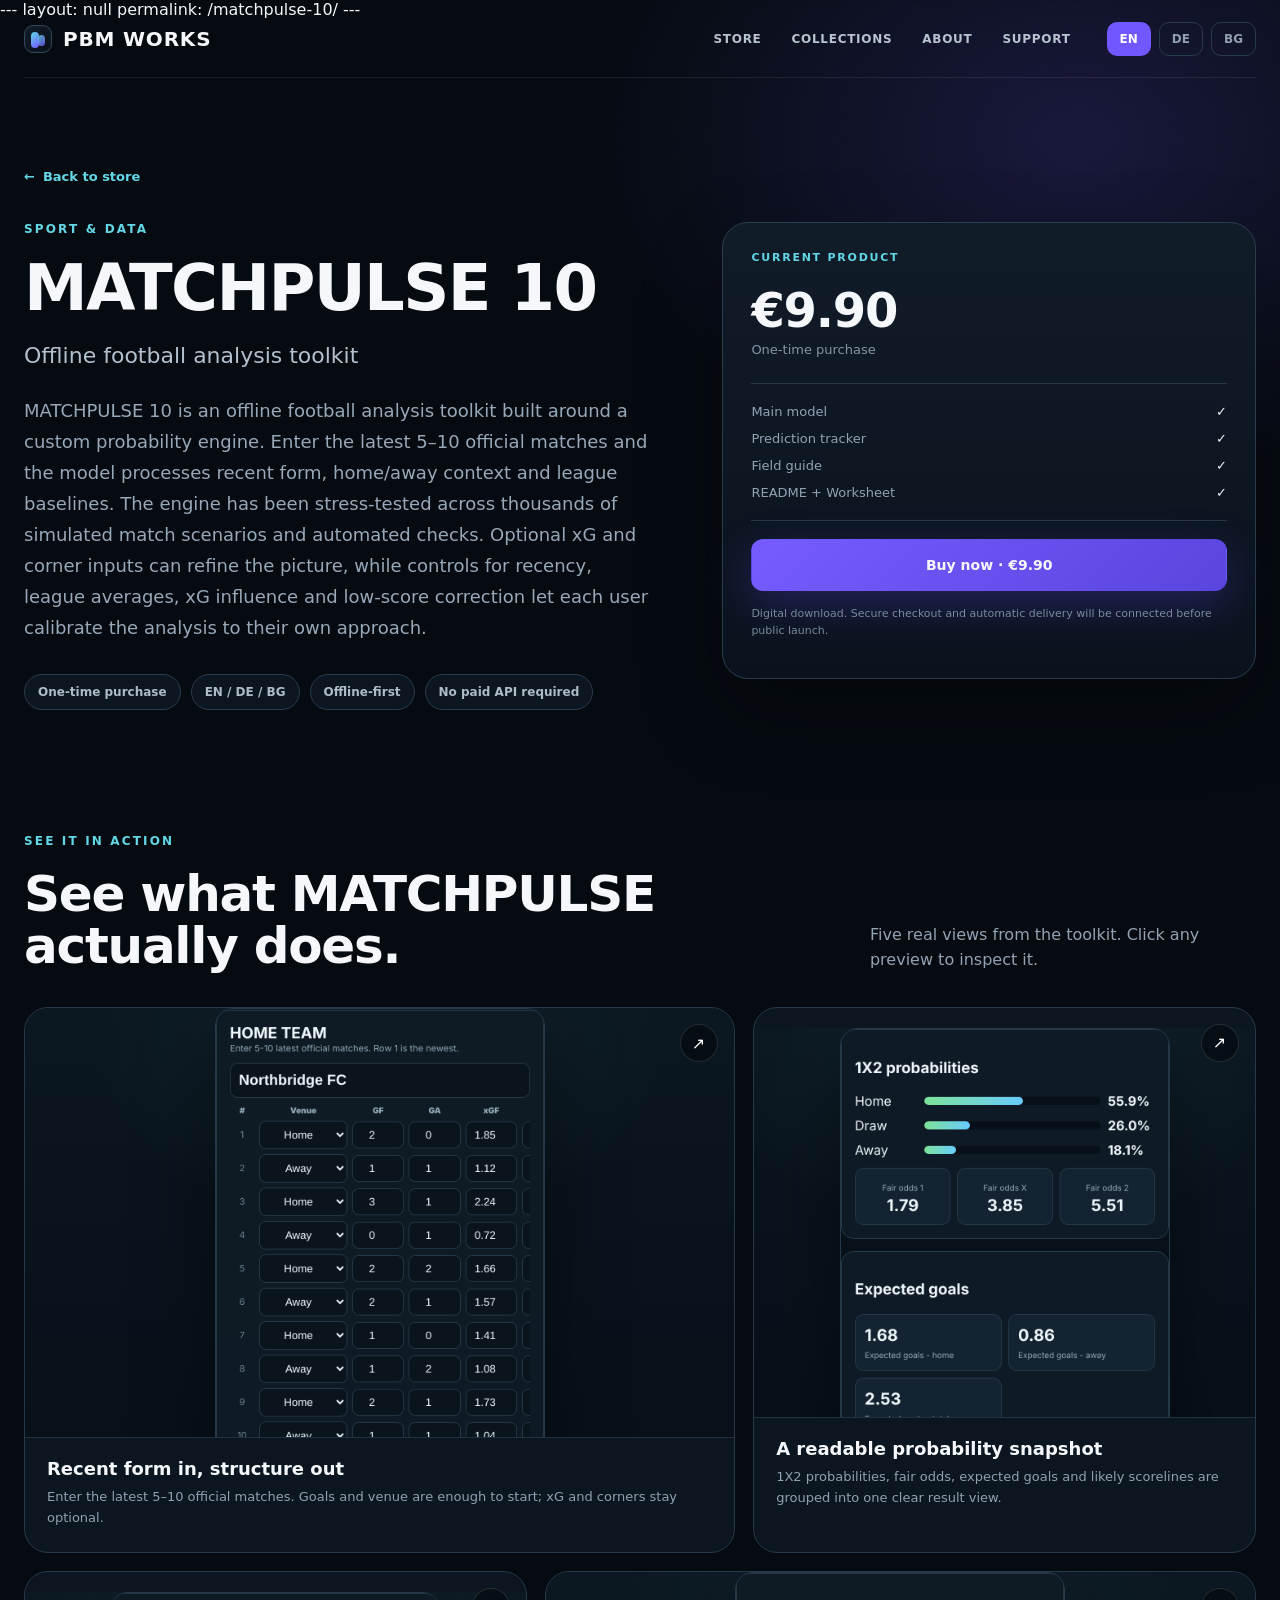
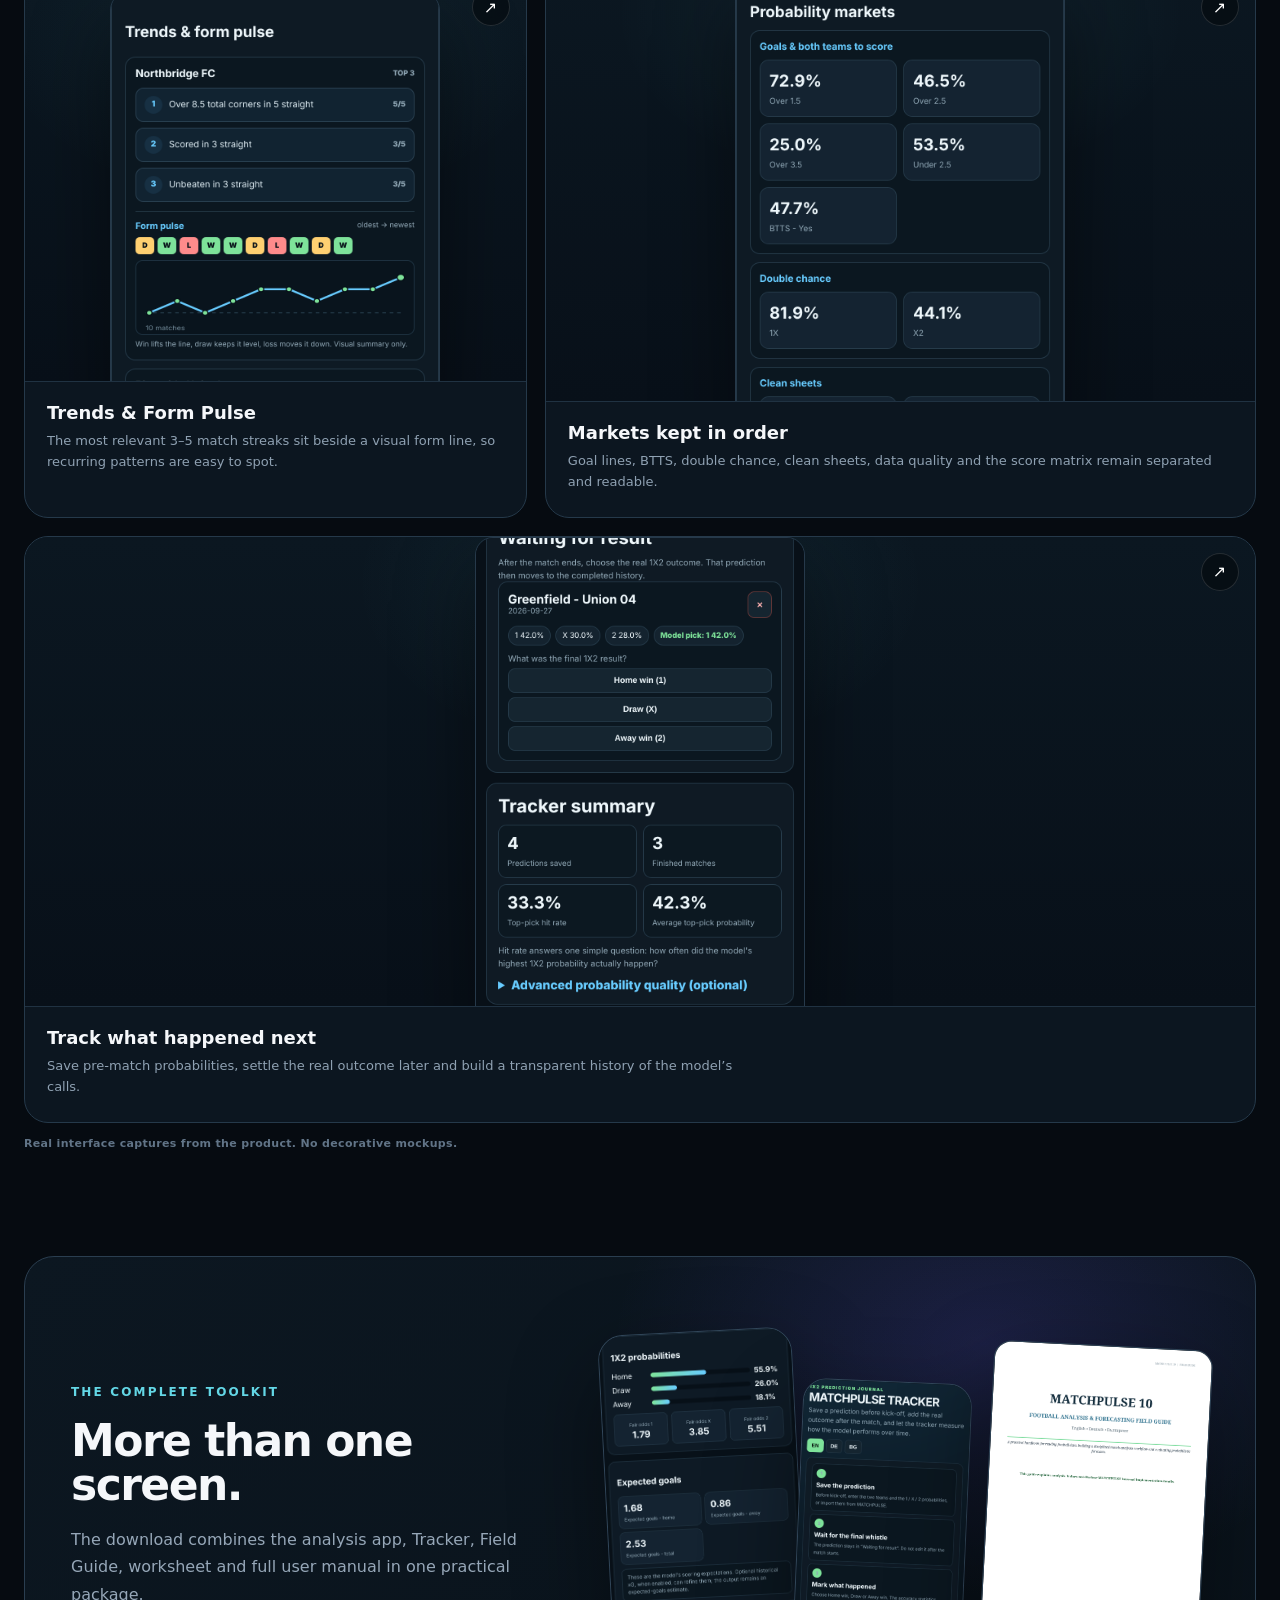
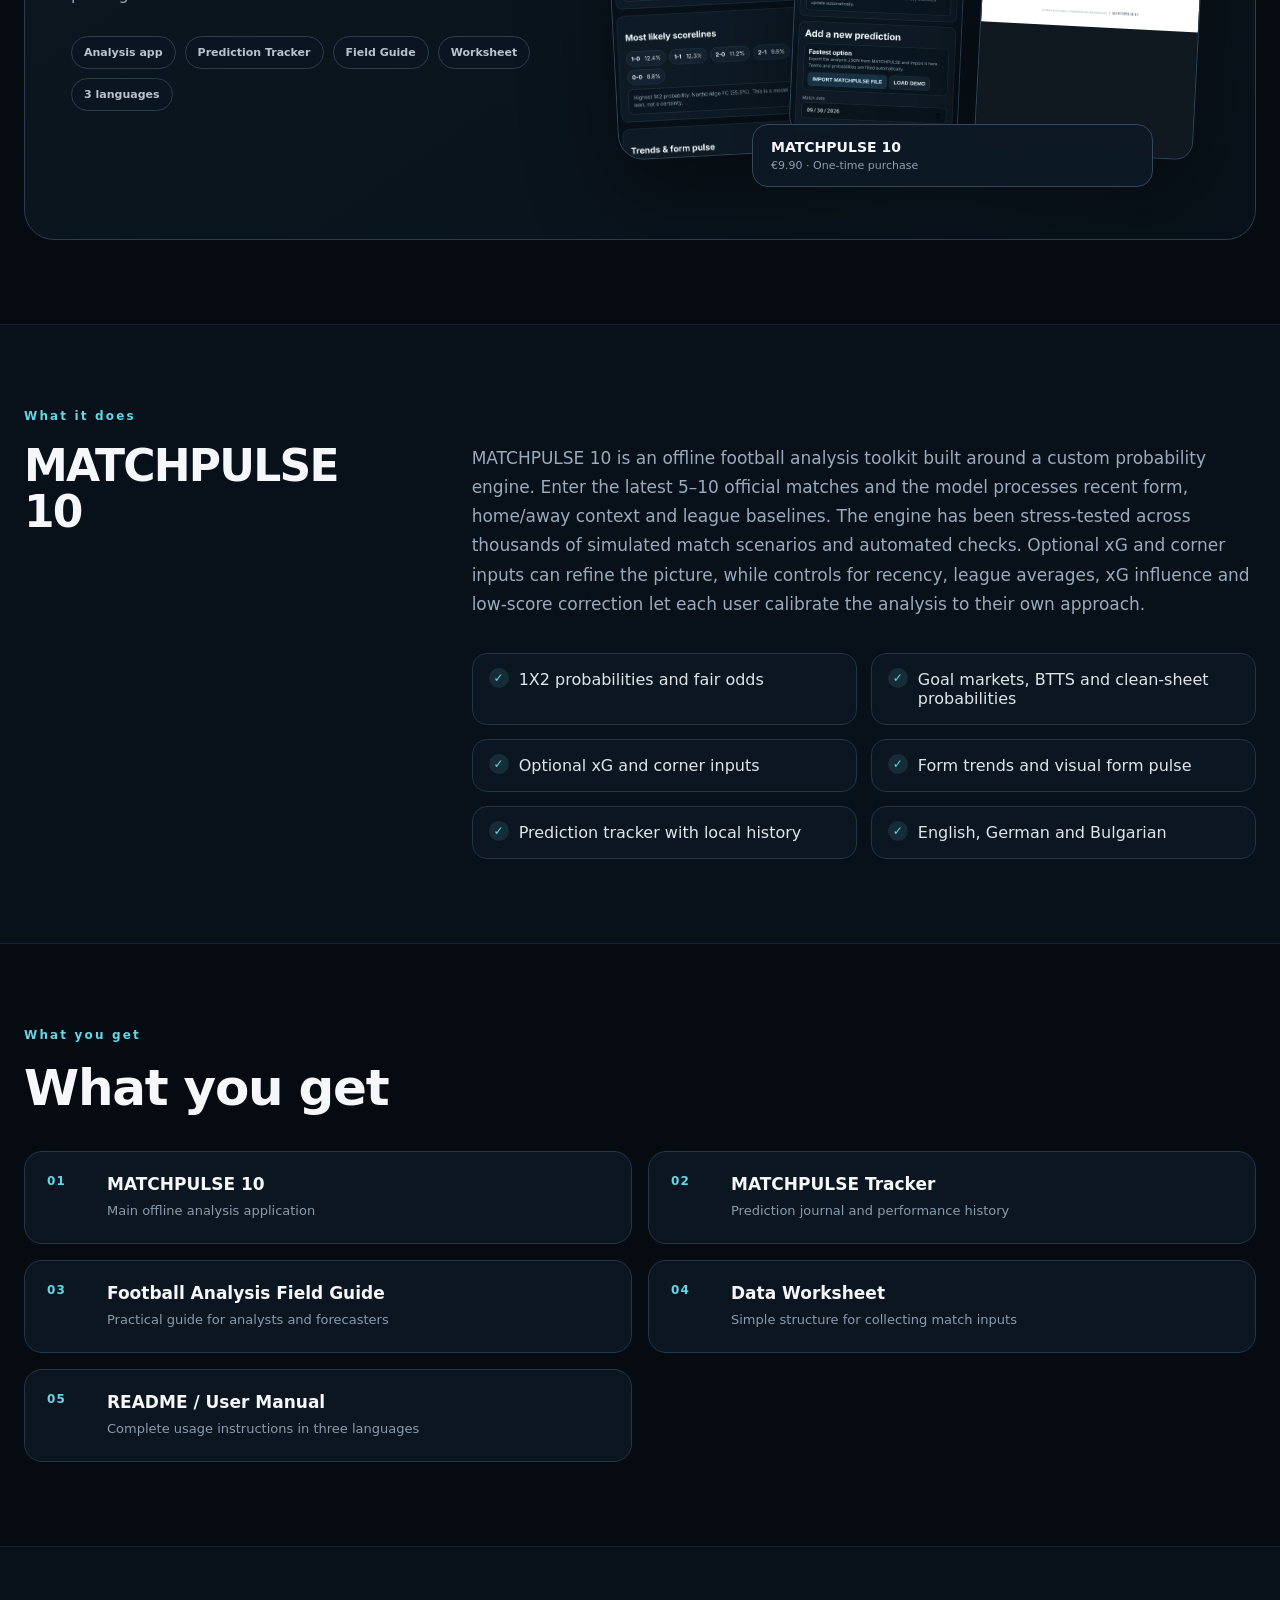
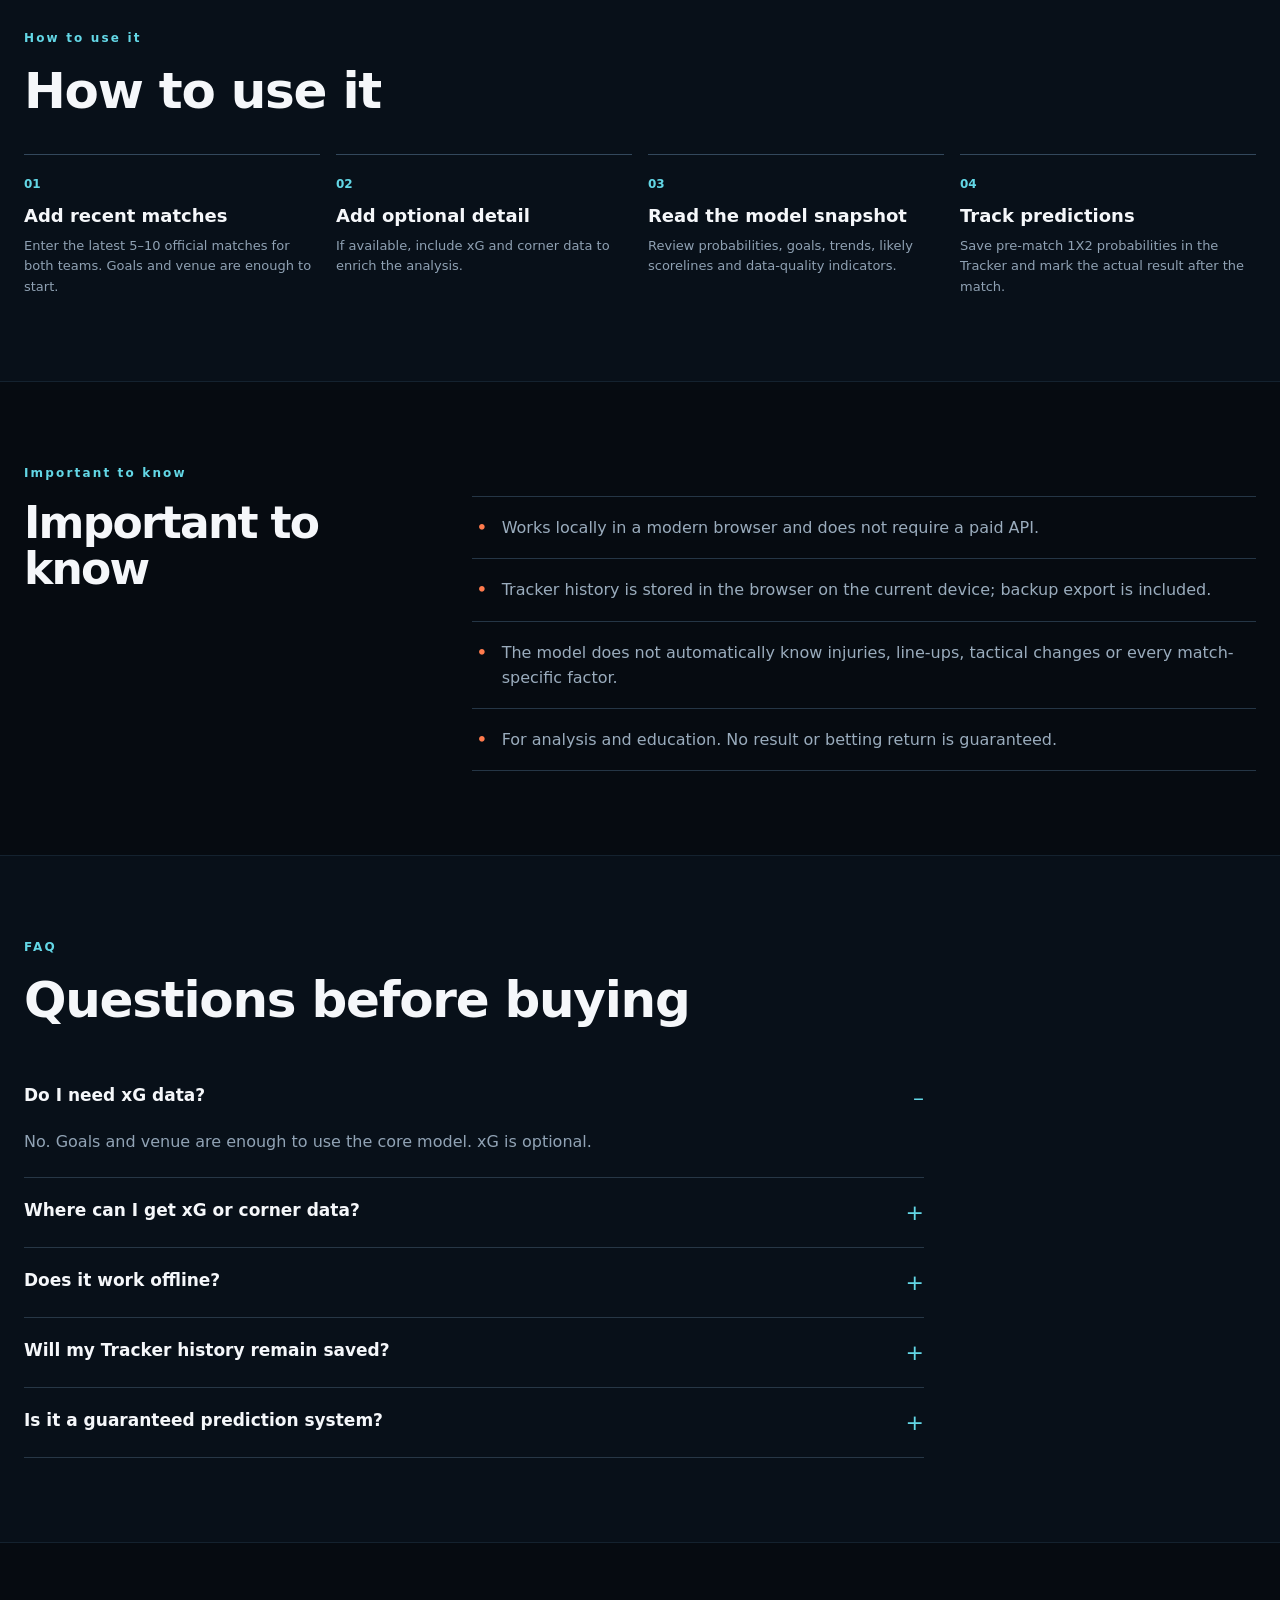
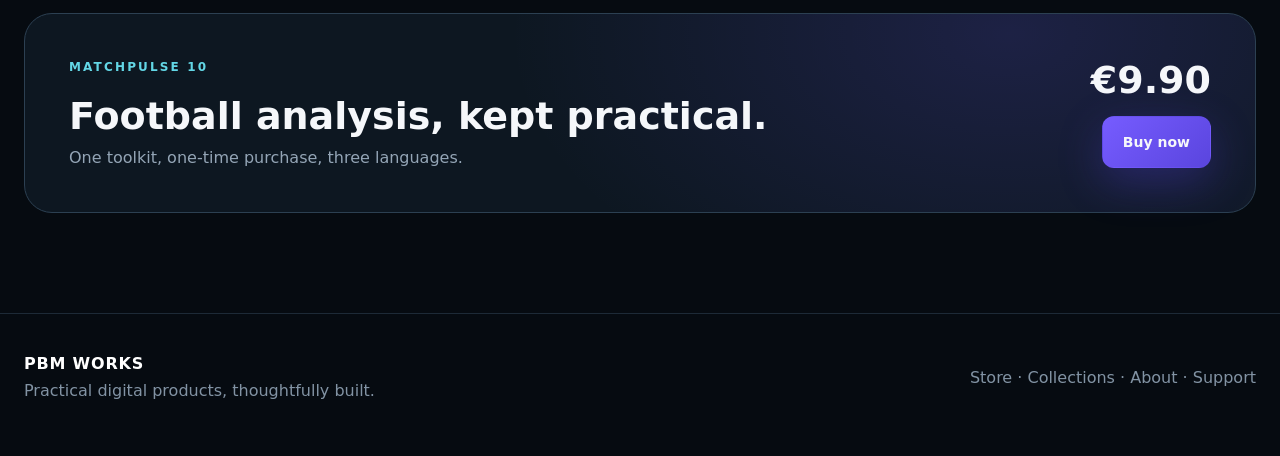
==== commit a8670f96: "Add files via upload" ====
--- a/matchpulse-10.html
+++ b/matchpulse-10.html
@@ -12,7 +12,7 @@
   <meta property="og:description" content="Offline football analysis toolkit with probabilities, trends, tracker and field guide.">
   <link rel="icon" href="favicon.svg" type="image/svg+xml">
   <meta name="description" content="MATCHPULSE 10 by PBM Works — offline football analysis toolkit.">
-  <title>MATCHPULSE 10 | PBM Works</title><link rel="stylesheet" href="pbm-styles-v2.css">
+  <title>MATCHPULSE 10 | PBM Works</title><link rel="stylesheet" href="pbm-styles-v3.css">
 </head>
 <body class="product-page-bg" data-product-id="matchpulse-10">
 <a href="#main" class="skip-link">Skip to content</a>
@@ -69,7 +69,7 @@
   </div>
 </div>
 
-<script src="pbm-products-v2.js"></script><script src="pbm-site-v2.js"></script>
+<script src="pbm-products-v3.js"></script><script src="pbm-site-v3.js"></script>
 
 </body>
 </html>
--- a/pbm-styles-v3.css
+++ b/pbm-styles-v3.css
@@ -0,0 +1,165 @@
+:root{
+  --bg:#060b11;
+  --bg-2:#081019;
+  --panel:#0d151f;
+  --panel-2:#111c29;
+  --line:#223141;
+  --text:#f5f7fa;
+  --muted:#93a2b2;
+  --accent:#7157ff;
+  --accent-2:#5a45de;
+  --cyan:#63d7e6;
+  --mint:#7ae3b1;
+  --orange:#ff7b4d;
+  --max:1320px;
+  --header:78px;
+}
+*{box-sizing:border-box}
+html{scroll-behavior:smooth;background:var(--bg)}
+body{margin:0;background:var(--bg);color:var(--text);font-family:"Segoe UI Variable Text","Segoe UI",Inter,ui-sans-serif,system-ui,-apple-system,BlinkMacSystemFont,Roboto,Arial,sans-serif;-webkit-font-smoothing:antialiased;text-rendering:optimizeLegibility}
+body.menu-open{overflow:hidden}
+a{color:inherit;text-decoration:none}
+button,input,summary{font:inherit}
+button{color:inherit}
+img{display:block;max-width:100%}
+.wrap{width:min(var(--max),calc(100% - 48px));margin-inline:auto}
+.sr-only{position:absolute;width:1px;height:1px;padding:0;margin:-1px;overflow:hidden;clip:rect(0,0,0,0);white-space:nowrap;border:0}
+.skip-link{position:fixed;left:12px;top:-50px;z-index:1000;background:#fff;color:#111;padding:10px 14px;border-radius:8px}.skip-link:focus{top:12px}
+
+.site-header{position:fixed;inset:0 0 auto;z-index:50;transition:background .25s ease,border-color .25s ease,backdrop-filter .25s ease}
+.site-header.scrolled{background:rgba(6,11,17,.88);backdrop-filter:blur(18px);border-bottom:1px solid rgba(255,255,255,.08)}
+.nav{height:var(--header);display:flex;align-items:center;gap:36px;border-bottom:1px solid rgba(255,255,255,.08)}
+.site-header.scrolled .nav{border-bottom-color:transparent}
+.brand{font-weight:800;letter-spacing:.04em;font-size:20px;margin-right:auto}
+.brand-mark{display:inline-flex;align-items:center;gap:11px}
+.brand-glyph{width:28px;height:28px;border-radius:9px;border:1px solid #324557;position:relative;background:linear-gradient(145deg,#111d29,#081019);box-shadow:inset 0 0 0 1px rgba(255,255,255,.02)}
+.brand-glyph:before,.brand-glyph:after{content:"";position:absolute;border-radius:4px;background:linear-gradient(135deg,var(--cyan),var(--accent))}
+.brand-glyph:before{width:8px;height:16px;left:6px;top:6px}.brand-glyph:after{width:7px;height:11px;right:6px;bottom:6px;opacity:.8}
+.navlinks{display:flex;gap:30px;color:#b7c3cf;font-size:12px;font-weight:700;letter-spacing:.06em}
+.navlinks a{position:relative;padding:10px 0}
+.navlinks a:after{content:"";position:absolute;left:0;right:100%;bottom:4px;height:1px;background:var(--cyan);transition:right .2s ease}
+.navlinks a:hover:after,.navlinks a:focus-visible:after{right:0}
+.langs{display:flex;gap:8px}.lang{padding:9px 12px;border-radius:10px;border:1px solid #2b3a4b;background:transparent;color:#91a0b0;font-size:12px;font-weight:900;cursor:pointer;transition:.2s ease}.lang:hover{color:#fff;border-color:#41566d}.lang.active{background:var(--accent);color:#fff;border-color:transparent}
+.mobile-menu{display:none;padding:10px 13px;border:1px solid #2b3a4b;border-radius:10px;background:#0b1520;font-size:12px;font-weight:800;cursor:pointer}
+.mobile-panel{display:none}
+
+.hero{min-height:820px;position:relative;overflow:hidden;background:radial-gradient(900px 680px at 78% 17%,rgba(88,74,255,.34),transparent 58%),radial-gradient(700px 520px at 94% 62%,rgba(44,190,214,.12),transparent 58%),linear-gradient(180deg,#08111b 0%,#071019 66%,#060b11 100%)}
+.hero:before{content:"";position:absolute;inset:0;background:linear-gradient(rgba(255,255,255,.018) 1px,transparent 1px);background-size:100% 54px;mask-image:linear-gradient(to bottom,#000,transparent 82%);pointer-events:none}
+.hero:after{content:"";position:absolute;right:-200px;top:120px;width:520px;height:520px;border:1px solid rgba(255,255,255,.04);border-radius:50%;box-shadow:0 0 0 80px rgba(255,255,255,.009),0 0 0 170px rgba(255,255,255,.006);pointer-events:none}
+.hero-grid{padding-top:160px;display:grid;grid-template-columns:1.05fr .95fr;gap:70px;align-items:center;position:relative;z-index:2}
+.eyebrow{color:var(--cyan);font-size:12px;font-weight:800;letter-spacing:.18em;margin-bottom:20px}
+.hero h1,.product-hero h1{font-size:clamp(52px,5.7vw,78px);line-height:1;letter-spacing:-.035em;margin:0 0 28px;white-space:pre-line;font-weight:800;text-wrap:balance}
+.hero-copy{font-size:20px;line-height:1.6;color:var(--muted);max-width:610px}
+.actions{display:flex;gap:14px;margin:34px 0 24px}
+.btn{display:inline-flex;min-height:52px;align-items:center;justify-content:center;padding:0 20px;border-radius:12px;border:1px solid #2a394a;font-weight:850;font-size:14px;background:#0d1722;cursor:pointer;transition:transform .18s ease,background .18s ease,border-color .18s ease,box-shadow .18s ease}
+.btn:hover{transform:translateY(-1px);border-color:#42576c}.btn:active{transform:translateY(0)}
+.btn.primary{background:linear-gradient(135deg,#765cff,#5a45de);border-color:transparent;box-shadow:0 14px 44px rgba(84,64,220,.32)}.btn.primary:hover{box-shadow:0 18px 48px rgba(84,64,220,.42);background:linear-gradient(135deg,#8069ff,#604be2)}
+.btn.secondary{background:#0b1520}.btn.block{width:100%}
+.hero-meta{font-size:12px;color:#758698;font-weight:800;letter-spacing:.06em}
+
+.product-stage{min-height:520px;border:1px solid #2a3948;border-radius:30px;background:linear-gradient(180deg,rgba(17,29,42,.92),rgba(10,18,28,.9));padding:28px;position:relative;box-shadow:0 40px 90px rgba(0,0,0,.35);overflow:hidden}
+.product-stage:before{content:"";position:absolute;inset:auto -10% -35% 10%;height:65%;background:radial-gradient(closest-side,rgba(113,87,255,.16),transparent);pointer-events:none}
+.stage-title{font-size:29px;font-weight:900}.stage-sub{color:var(--muted);margin-top:7px}.price-tag{position:absolute;top:28px;right:28px;text-align:right}.price-tag strong{font-size:30px}.price-tag span{display:block;color:#8292a4;font-size:10px;font-weight:900;letter-spacing:.15em;margin-top:4px}
+.devices{position:absolute;inset:128px 26px 28px;display:flex;align-items:flex-end;justify-content:center;gap:20px}.phone{height:335px;width:170px;border-radius:24px;padding:9px;background:#0a0f15;border:1px solid #314154;box-shadow:0 30px 70px rgba(0,0,0,.5);overflow:hidden}.phone.second{height:285px;width:145px;transform:translateY(10px)}.phone img{width:100%;height:100%;object-fit:cover;object-position:top;border-radius:16px}.sample-badge{position:absolute;right:36px;bottom:45px;background:#142131;border:1px solid #33465a;padding:15px 18px;border-radius:16px}.sample-badge b{font-size:25px;color:var(--mint)}.sample-badge span{display:block;font-size:10px;color:#8fa0b2;margin-top:3px;max-width:130px}
+
+.trust{background:#0b1520;border-top:1px solid #172431;border-bottom:1px solid #172431}.trust .wrap{min-height:110px;display:grid;grid-template-columns:1.1fr repeat(4,1fr);align-items:center;gap:28px;font-size:13px}.trust strong{font-size:12px;letter-spacing:.12em}.trust span{color:#9babbc}
+
+.section{padding:92px 0}.section-head{display:flex;justify-content:space-between;gap:60px;align-items:end;margin-bottom:36px}.section-head h2{font-size:clamp(38px,4.1vw,50px);line-height:1.05;letter-spacing:-.025em;font-weight:800;margin:8px 0 0;white-space:pre-line}.section-head p{color:var(--muted);max-width:430px;line-height:1.6;margin:0}
+.categories{display:grid;grid-template-columns:repeat(4,1fr);gap:18px}.category-card{height:275px;border-radius:22px;border:1px solid #223344;background:#0c1620;overflow:hidden;position:relative;transition:transform .2s ease,border-color .2s ease}.category-card:hover{transform:translateY(-3px);border-color:#38506a}.category-art{height:138px;background:radial-gradient(circle at 78% 18%,var(--glow),transparent 40%),linear-gradient(135deg,#101c28,#0b131d);position:relative;overflow:hidden}.category-art:after{content:"";position:absolute;inset:22px;background:linear-gradient(135deg,rgba(255,255,255,.06),rgba(255,255,255,0));border:1px solid rgba(255,255,255,.06);border-radius:20px}.category-art:before{content:"";position:absolute;width:96px;height:96px;border:1px solid rgba(255,255,255,.08);border-radius:24px;left:28px;top:22px;transform:rotate(12deg);box-shadow:32px 18px 0 -1px rgba(255,255,255,.018)}
+.category-body{padding:22px}.category-card h3{font-size:16px;margin:0 0 10px}.category-card p{font-size:13px;line-height:1.5;color:var(--muted);margin:0 0 18px}.category-action{font-size:11px;font-weight:900;letter-spacing:.1em;color:var(--glow)}
+
+.feature-section{padding-top:36px}.product-panel{display:grid;grid-template-columns:1.1fr .9fr;border:1px solid #263747;border-radius:28px;overflow:hidden;background:#0d1721}.preview{min-height:650px;padding:34px;background:radial-gradient(600px 400px at 28% 20%,rgba(99,215,230,.09),transparent 60%),#09121a;display:flex;align-items:center;justify-content:center;gap:34px}.preview .phone{height:520px;width:255px}.preview .phone.second{height:420px;width:205px}.product-info{padding:52px;background:#111b27;display:flex;flex-direction:column}.tag{color:var(--cyan);font-size:11px;font-weight:900;letter-spacing:.15em}.product-info h3{font-size:44px;line-height:1.04;margin:18px 0 8px;font-weight:800;letter-spacing:-.025em}.product-info .sub{color:#9cacbd;font-size:17px}.product-info .desc{color:#cbd4dd;line-height:1.65;margin:26px 0}.includes{display:grid;gap:13px;margin:12px 0 28px}.includes div{display:flex;align-items:center;gap:12px}.dot{width:8px;height:8px;border-radius:50%;background:var(--cyan);flex:0 0 auto}.buy-row{display:flex;align-items:center;justify-content:space-between;margin-top:auto;padding-top:30px;border-top:1px solid #273848}.money{font-size:38px;font-weight:900;text-align:right}.money small{display:block;color:#7f91a4;font-size:10px;letter-spacing:.14em;margin-top:4px}
+
+.approach{background:#081019}.value-rows{border-top:1px solid #223140}.value-row{display:grid;grid-template-columns:70px 330px 1fr;gap:20px;align-items:start;padding:28px 0;border-bottom:1px solid #223140}.value-row .num{color:var(--cyan);font-weight:900}.value-row h4{font-size:22px;margin:0}.value-row p{color:var(--muted);line-height:1.6;margin:0;max-width:650px}
+
+/* Product page */
+.product-page-bg{background:radial-gradient(700px 500px at 84% 2%,rgba(113,87,255,.18),transparent 70%),var(--bg)}
+.product-hero{padding:150px 0 86px}.breadcrumb{display:inline-flex;align-items:center;gap:8px;color:#8fa0b2;font-size:13px;font-weight:700;margin-bottom:38px}.breadcrumb:hover{color:#fff}.breadcrumb span{color:var(--cyan)}
+.product-hero-grid{display:grid;grid-template-columns:1.08fr .92fr;gap:72px;align-items:start}.product-hero h1{font-size:clamp(50px,5vw,70px);font-weight:800;letter-spacing:-.025em;line-height:1.02}.product-subtitle{font-size:22px;color:#b3c0cd;margin-top:-6px}.product-description{font-size:18px;line-height:1.72;color:#98a8b8;max-width:680px;margin:28px 0 30px}.hero-pills{display:flex;gap:10px;flex-wrap:wrap}.info-pill{border:1px solid #2b3c4e;background:#0c1620;padding:10px 13px;border-radius:999px;color:#aebbc8;font-size:12px;font-weight:750}
+.purchase-card{position:sticky;top:108px;border:1px solid #2b3d4e;background:linear-gradient(180deg,#111c29,#0a131d);border-radius:26px;padding:28px;box-shadow:0 32px 80px rgba(0,0,0,.28)}.purchase-card .current{font-size:11px;color:var(--cyan);font-weight:900;letter-spacing:.16em}.purchase-price{font-size:48px;font-weight:800;letter-spacing:-.025em;margin:18px 0 4px}.purchase-caption{font-size:13px;color:#8495a6;margin-bottom:26px}.purchase-summary{padding:20px 0;margin:18px 0;border-top:1px solid #273746;border-bottom:1px solid #273746;display:grid;gap:12px}.purchase-summary div{display:flex;justify-content:space-between;gap:18px;font-size:13px;color:#91a2b3}.purchase-summary b{color:#e9eef3}.smallprint{color:#788a9b;font-size:11px;line-height:1.55;margin-top:14px}
+.gallery-section{padding:0 0 84px}.gallery-layout{display:grid;grid-template-columns:minmax(0,1fr) 220px;gap:18px}.gallery-main{min-height:700px;border:1px solid #233646;background:radial-gradient(500px 350px at 50% 15%,rgba(99,215,230,.08),transparent),#08121b;border-radius:28px;padding:34px;display:flex;align-items:center;justify-content:center;overflow:hidden}.gallery-main img{border-radius:24px;box-shadow:0 40px 100px rgba(0,0,0,.52)}.gallery-main img.app-preview{width:330px;height:630px;object-fit:cover;object-position:top}.gallery-main img.guide-preview{width:min(500px,84%);max-height:630px;object-fit:contain}.gallery-thumbs{display:grid;gap:14px}.gallery-thumb{appearance:none;border:1px solid #243647;background:#0d1721;border-radius:18px;padding:10px;color:#91a3b5;text-align:left;cursor:pointer;transition:.18s ease}.gallery-thumb:hover,.gallery-thumb.active{border-color:#5b6d80;background:#111e2b;color:#fff}.gallery-thumb img{width:100%;height:145px;object-fit:cover;object-position:top;border-radius:12px;background:#081019}.gallery-thumb span{display:block;font-size:12px;font-weight:800;padding:10px 4px 3px}
+.product-section{padding:84px 0}.product-section.alt{background:#081019;border-top:1px solid #14222f;border-bottom:1px solid #14222f}.split-title{display:grid;grid-template-columns:.65fr 1.35fr;gap:70px;align-items:start}.split-title h2{font-size:44px;line-height:1.05;letter-spacing:-.04em;margin:8px 0}.split-title .lead{color:#9babbc;line-height:1.72;font-size:17px;margin-top:35px}.check-list{list-style:none;padding:0;margin:34px 0 0;display:grid;grid-template-columns:repeat(2,minmax(0,1fr));gap:14px}.check-list li{position:relative;padding:16px 16px 16px 46px;border:1px solid #233547;border-radius:15px;background:#0c1620;color:#dfe5eb}.check-list li:before{content:'✓';position:absolute;left:16px;top:14px;width:20px;height:20px;display:grid;place-items:center;border-radius:50%;background:rgba(99,215,230,.12);color:var(--cyan);font-weight:900;font-size:12px}
+.include-grid{display:grid;grid-template-columns:repeat(2,minmax(0,1fr));gap:16px;margin-top:34px}.include-card{border:1px solid #243747;border-radius:18px;background:#0c1620;padding:22px;display:grid;grid-template-columns:44px 1fr;gap:16px}.include-index{color:var(--cyan);font-size:12px;font-weight:900;letter-spacing:.1em}.include-card h3{margin:0 0 7px;font-size:17px}.include-card p{margin:0;color:#899bad;line-height:1.55;font-size:13px}
+.step-grid{display:grid;grid-template-columns:repeat(4,1fr);gap:16px;margin-top:34px}.step-card{position:relative;border-top:1px solid #33485c;padding-top:22px}.step-card span{color:var(--cyan);font-size:12px;font-weight:900}.step-card h3{font-size:18px;margin:14px 0 10px}.step-card p{color:#8fa1b3;line-height:1.58;font-size:13px;margin:0}
+.note-list{list-style:none;padding:0;margin:30px 0 0;border-top:1px solid #253646}.note-list li{padding:18px 0 18px 30px;border-bottom:1px solid #253646;color:#9aacbd;line-height:1.58;position:relative}.note-list li:before{content:'•';position:absolute;left:5px;color:var(--orange);font-weight:900}
+.faq-list{max-width:900px;margin-top:30px}.faq-item{border-bottom:1px solid #273746}.faq-item summary{list-style:none;cursor:pointer;padding:22px 0;font-weight:800;font-size:17px;display:flex;justify-content:space-between;gap:24px}.faq-item summary::-webkit-details-marker{display:none}.faq-item summary:after{content:'+';color:var(--cyan);font-size:22px;font-weight:500}.faq-item[open] summary:after{content:'–'}.faq-item p{color:#91a3b5;line-height:1.7;margin:-4px 0 22px;max-width:760px}.final-cta{padding:70px 0 100px}.final-cta-box{border:1px solid #2c4052;border-radius:28px;background:radial-gradient(500px 300px at 80% 10%,rgba(113,87,255,.16),transparent),#0d1721;padding:44px;display:grid;grid-template-columns:1fr auto;gap:40px;align-items:center}.final-cta h2{font-size:38px;margin:0 0 10px}.final-cta p{color:#94a5b6;margin:0}.final-buy{text-align:right}.final-buy .money{margin-bottom:14px}
+.toast{position:fixed;left:50%;bottom:28px;z-index:100;transform:translate(-50%,30px);opacity:0;background:#f4f7f9;color:#111820;padding:13px 18px;border-radius:12px;font-weight:750;box-shadow:0 16px 50px rgba(0,0,0,.4);transition:.22s ease;pointer-events:none}.toast.show{transform:translate(-50%,0);opacity:1}
+
+footer{padding:40px 0 56px;border-top:1px solid #1d2a37;color:#8293a4}.footer-row{display:flex;justify-content:space-between;align-items:center}.footer-row b{color:#fff;letter-spacing:.05em}.footer-tag{margin-top:8px}
+
+:focus-visible{outline:2px solid var(--cyan);outline-offset:3px}
+@media(prefers-reduced-motion:reduce){html{scroll-behavior:auto}*,*:before,*:after{animation:none!important;transition:none!important}}
+
+@media(max-width:1040px){
+  .navlinks{gap:18px}.hero-grid,.product-hero-grid{grid-template-columns:1fr 1fr;gap:36px}.categories{grid-template-columns:repeat(2,1fr)}.product-panel{grid-template-columns:1fr}.product-info{min-height:530px}.trust .wrap{grid-template-columns:1fr 1fr 1fr}.trust strong{grid-column:1/-1;padding-top:22px}.trust span{padding-bottom:22px}.step-grid{grid-template-columns:repeat(2,1fr)}
+}
+@media(max-width:820px){
+  .wrap{width:min(100% - 28px,720px)}.navlinks,.langs.desktop{display:none}.mobile-menu{display:block}.site-header .nav{height:70px}.mobile-panel{display:block;position:fixed;top:70px;left:14px;right:14px;background:rgba(10,18,27,.98);border:1px solid #2a3a4a;border-radius:18px;padding:12px;transform:translateY(-12px);opacity:0;pointer-events:none;transition:.2s ease;box-shadow:0 30px 80px rgba(0,0,0,.5)}.mobile-panel.open{transform:none;opacity:1;pointer-events:auto}.mobile-panel a{display:block;padding:14px;border-radius:10px;color:#ccd5de;font-weight:800;font-size:13px}.mobile-panel a:hover{background:#111d29}.mobile-langs{display:flex;gap:8px;padding:10px 12px 5px}.hero{min-height:auto;padding-bottom:60px}.hero-grid{grid-template-columns:1fr;padding-top:126px;gap:40px}.hero h1{font-size:clamp(48px,11vw,64px)}.product-stage{min-height:480px}.trust .wrap{grid-template-columns:1fr 1fr;padding:24px 0}.trust strong{grid-column:1/-1;padding:0}.trust span{padding:0}.section-head{display:block}.section-head p{margin-top:18px}.product-panel{grid-template-columns:1fr}.preview{min-height:520px}.value-row{grid-template-columns:44px 1fr}.value-row p{grid-column:2}.product-hero-grid{grid-template-columns:1fr}.purchase-card{position:relative;top:auto}.gallery-layout{grid-template-columns:1fr}.gallery-thumbs{grid-template-columns:repeat(3,1fr)}.gallery-thumb img{height:120px}.gallery-main{min-height:560px}.split-title{grid-template-columns:1fr;gap:18px}.split-title .lead{margin-top:0}.step-grid{grid-template-columns:repeat(2,1fr)}.final-cta-box{grid-template-columns:1fr}.final-buy{text-align:left}.final-buy .money{text-align:left}
+}
+@media(max-width:560px){
+  .hero h1{font-size:42px}.hero-copy{font-size:17px}.actions{flex-direction:column}.btn{width:100%}.devices{gap:10px}.phone{width:142px;height:290px}.phone.second{width:120px;height:245px}.sample-badge{display:none}.price-tag strong{font-size:25px}.stage-title{font-size:24px}.categories{grid-template-columns:1fr}.preview{padding:20px;gap:10px}.preview .phone{width:46%;height:390px}.preview .phone.second{width:40%;height:330px}.product-info{padding:30px}.product-info h3{font-size:36px}.buy-row{align-items:flex-start;gap:16px;flex-direction:column}.money{text-align:left}.section-head h2{font-size:39px}.trust .wrap{grid-template-columns:1fr}.value-row{grid-template-columns:36px 1fr}.footer-row{display:block}.footer-row>div+div{margin-top:14px}.gallery-main{min-height:470px;padding:18px}.gallery-main img.app-preview{width:230px;height:430px;max-width:96%}.gallery-main img.guide-preview{max-width:96%;max-height:430px}.gallery-thumbs{grid-template-columns:1fr 1fr 1fr;gap:8px}.gallery-thumb{padding:6px}.gallery-thumb img{height:80px}.gallery-thumb span{font-size:10px}.check-list,.include-grid{grid-template-columns:1fr}.step-grid{grid-template-columns:1fr}.product-section{padding:64px 0}.product-hero{padding:120px 0 64px}.purchase-price{font-size:44px}.final-cta-box{padding:28px}.final-cta h2{font-size:31px}
+}
+
+.catalog-more-head{margin:50px 0 18px}.catalog-more-head h3{font-size:25px;margin:0}.product-grid{display:grid;grid-template-columns:repeat(3,minmax(0,1fr));gap:18px}.product-card{border:1px solid #263747;border-radius:20px;overflow:hidden;background:#0d1721;transition:.2s ease}.product-card:hover{transform:translateY(-3px);border-color:#405a72}.product-card-art{height:220px;padding:18px;overflow:hidden;background:#08121a;display:grid;place-items:center}.product-card-art img{max-height:100%;max-width:80%;object-fit:cover;object-position:top;border-radius:14px}.product-card-body{padding:20px;display:flex;justify-content:space-between;gap:18px}.product-card-body span{font-size:10px;color:var(--cyan);font-weight:900;letter-spacing:.12em}.product-card-body h4{margin:6px 0;font-size:18px}.product-card-body p{margin:0;color:#8da0b2;font-size:13px}.product-card-body strong{white-space:nowrap;font-size:18px}@media(max-width:820px){.product-grid{grid-template-columns:1fr 1fr}}@media(max-width:560px){.product-grid{grid-template-columns:1fr}}
+
+
+/* MATCHPULSE product visual showcase */
+.showcase-section{padding-top:38px}
+.showcase-head{margin-bottom:34px}
+.showcase-footnote{margin-top:14px;color:#617487;font-size:11px;font-weight:700;letter-spacing:.03em}
+.showcase-grid{display:grid;grid-template-columns:repeat(12,minmax(0,1fr));gap:18px}
+.showcase-card{appearance:none;position:relative;grid-column:span 6;padding:0;overflow:hidden;border:1px solid #25394a;border-radius:24px;background:#0c1620;color:var(--text);text-align:left;cursor:pointer;transition:transform .22s ease,border-color .22s ease,box-shadow .22s ease}
+.showcase-card:hover{transform:translateY(-3px);border-color:#42566b;box-shadow:0 28px 70px rgba(0,0,0,.25)}
+.showcase-card-1{grid-column:span 7}.showcase-card-2{grid-column:span 5}.showcase-card-3{grid-column:span 5}.showcase-card-4{grid-column:span 7}.showcase-card-5{grid-column:span 12}
+.showcase-visual{height:390px;display:flex;align-items:flex-start;justify-content:center;overflow:hidden;background:radial-gradient(420px 260px at 50% 10%,rgba(99,215,230,.08),transparent 68%),linear-gradient(180deg,#0b1721,#081019);border-bottom:1px solid #203242}
+.showcase-card-1 .showcase-visual,.showcase-card-4 .showcase-visual{height:430px}
+.showcase-card-5 .showcase-visual{height:470px}
+.showcase-visual img{display:block;width:min(330px,78%);height:auto;border:1px solid #26394a;border-radius:18px 18px 0 0;box-shadow:0 32px 80px rgba(0,0,0,.45);transition:transform .28s ease}
+.showcase-card:hover .showcase-visual img{transform:scale(1.025)}
+.showcase-caption{display:block;padding:20px 22px 24px}
+.showcase-caption strong{display:block;font-size:18px;margin-bottom:8px}
+.showcase-caption span{display:block;color:#8fa1b2;font-size:13px;line-height:1.6;max-width:720px}
+.showcase-expand{position:absolute;right:16px;top:16px;width:38px;height:38px;border:1px solid rgba(255,255,255,.13);border-radius:999px;background:rgba(6,12,18,.76);display:flex;align-items:center;justify-content:center;color:#fff;font-size:16px;backdrop-filter:blur(10px)}
+.bundle-section{padding-top:22px}
+.bundle-panel{display:grid;grid-template-columns:.86fr 1.14fr;gap:40px;align-items:center;min-height:570px;padding:46px;border:1px solid #2a3e50;border-radius:30px;background:radial-gradient(620px 420px at 78% 15%,rgba(113,87,255,.17),transparent 60%),linear-gradient(145deg,#0c1721,#09121a);overflow:hidden}
+.bundle-copy h2{font-size:44px;line-height:1.02;letter-spacing:-.035em;margin:12px 0 18px}
+.bundle-copy p{color:#96a7b8;line-height:1.7;font-size:16px;max-width:540px}
+.bundle-tags{display:flex;flex-wrap:wrap;gap:9px;margin-top:28px}.bundle-tags span{border:1px solid #2b3e50;background:#0b1520;color:#b7c3cf;padding:9px 12px;border-radius:999px;font-size:11px;font-weight:800}
+.bundle-visual{position:relative;height:490px;min-width:0}
+.bundle-device,.bundle-guide-card{position:absolute;overflow:hidden;border:1px solid #314659;background:#081019;box-shadow:0 35px 90px rgba(0,0,0,.42)}
+.bundle-device img,.bundle-guide-card img{width:100%;height:100%;object-fit:cover;object-position:top;display:block}
+.bundle-device-main{left:4%;top:28px;width:31%;height:425px;border-radius:25px;transform:rotate(-3deg)}
+.bundle-device-tracker{left:34%;top:78px;width:27%;height:360px;border-radius:23px;transform:rotate(2.5deg)}
+.bundle-guide-card{right:1%;top:42px;width:35%;height:410px;border-radius:18px;transform:rotate(3deg)}
+.bundle-guide-card img{object-fit:contain;background:#101820}
+.bundle-stamp{position:absolute;left:27%;right:9%;bottom:6px;border:1px solid #33485b;border-radius:16px;background:rgba(14,25,37,.92);padding:14px 18px;backdrop-filter:blur(12px)}
+.bundle-stamp b{display:block;font-size:14px}.bundle-stamp span{display:block;color:#8da0b2;font-size:11px;margin-top:4px}
+.image-lightbox{position:fixed;inset:0;z-index:2000;display:flex;align-items:center;justify-content:center;padding:28px;background:rgba(2,6,10,.86);backdrop-filter:blur(14px);opacity:0;pointer-events:none;transition:opacity .18s ease}
+.image-lightbox.open{opacity:1;pointer-events:auto}.lightbox-open{overflow:hidden}
+.lightbox-card{width:min(980px,94vw);max-height:92vh;display:grid;grid-template-columns:minmax(0,1fr) 310px;overflow:hidden;border:1px solid #34485a;border-radius:24px;background:#0c1620;box-shadow:0 40px 110px rgba(0,0,0,.62)}
+.lightbox-media{min-height:540px;max-height:88vh;overflow:auto;display:flex;align-items:flex-start;justify-content:center;padding:22px;background:radial-gradient(500px 340px at 50% 10%,rgba(99,215,230,.08),transparent),#071019}
+.lightbox-media img{display:block;width:min(390px,100%);height:auto;border-radius:14px;box-shadow:0 24px 70px rgba(0,0,0,.5)}
+.lightbox-caption{padding:32px;align-self:center}.lightbox-caption h3{font-size:25px;margin:0 0 12px}.lightbox-caption p{color:#91a4b5;line-height:1.7;margin:0}
+.lightbox-close{position:fixed;right:30px;top:24px;z-index:2001;width:46px;height:46px;border:1px solid rgba(255,255,255,.18);border-radius:999px;background:#111b25;color:white;font-size:26px;cursor:pointer}
+@media(max-width:900px){
+  .showcase-card,.showcase-card-1,.showcase-card-2,.showcase-card-3,.showcase-card-4,.showcase-card-5{grid-column:span 12}
+  .showcase-visual,.showcase-card-1 .showcase-visual,.showcase-card-4 .showcase-visual,.showcase-card-5 .showcase-visual{height:430px}
+  .bundle-panel{grid-template-columns:1fr;padding:34px}.bundle-visual{height:470px}
+  .lightbox-card{grid-template-columns:1fr;overflow:auto}.lightbox-caption{padding:24px}.lightbox-media{min-height:0;max-height:none}
+}
+@media(max-width:560px){
+  .showcase-section{padding-top:18px}.showcase-grid{gap:12px}.showcase-card{border-radius:19px}
+  .showcase-visual,.showcase-card-1 .showcase-visual,.showcase-card-4 .showcase-visual,.showcase-card-5 .showcase-visual{height:360px}
+  .showcase-visual img{width:min(285px,82%)}.showcase-caption{padding:18px}.showcase-caption strong{font-size:16px}.showcase-caption span{font-size:12px}
+  .bundle-panel{padding:26px;min-height:0}.bundle-copy h2{font-size:34px}.bundle-visual{height:390px;margin-top:6px}
+  .bundle-device-main{left:0;width:35%;height:330px}.bundle-device-tracker{left:31%;width:31%;height:286px}.bundle-guide-card{right:0;width:39%;height:315px}
+  .bundle-stamp{left:12%;right:5%;bottom:0}.image-lightbox{padding:12px}.lightbox-close{right:14px;top:14px}.lightbox-card{width:100%;max-height:94vh;border-radius:18px}.lightbox-media{padding:16px}.lightbox-caption{padding:20px}.lightbox-caption h3{font-size:20px}
+}
+
+
+/* Bulgarian typography polish: Cyrillic needs more breathing room than the Latin display lockup. */
+html[lang="bg"] .hero h1{font-size:clamp(46px,5vw,68px);line-height:1.04;letter-spacing:-.018em;font-weight:750;max-width:720px}
+html[lang="bg"] .product-hero h1{font-size:clamp(46px,4.7vw,64px);line-height:1.04;letter-spacing:-.015em;font-weight:750;max-width:760px}
+html[lang="bg"] .section-head h2,html[lang="bg"] .split-title h2,html[lang="bg"] .final-cta h2{letter-spacing:-.012em;line-height:1.08;font-weight:750}
+html[lang="bg"] .value-row h4{font-weight:700;letter-spacing:-.005em}
+@media(max-width:900px){html[lang="bg"] .hero h1{font-size:clamp(42px,10vw,58px);max-width:100%}html[lang="bg"] .product-hero h1{font-size:clamp(42px,9vw,58px);max-width:100%}}
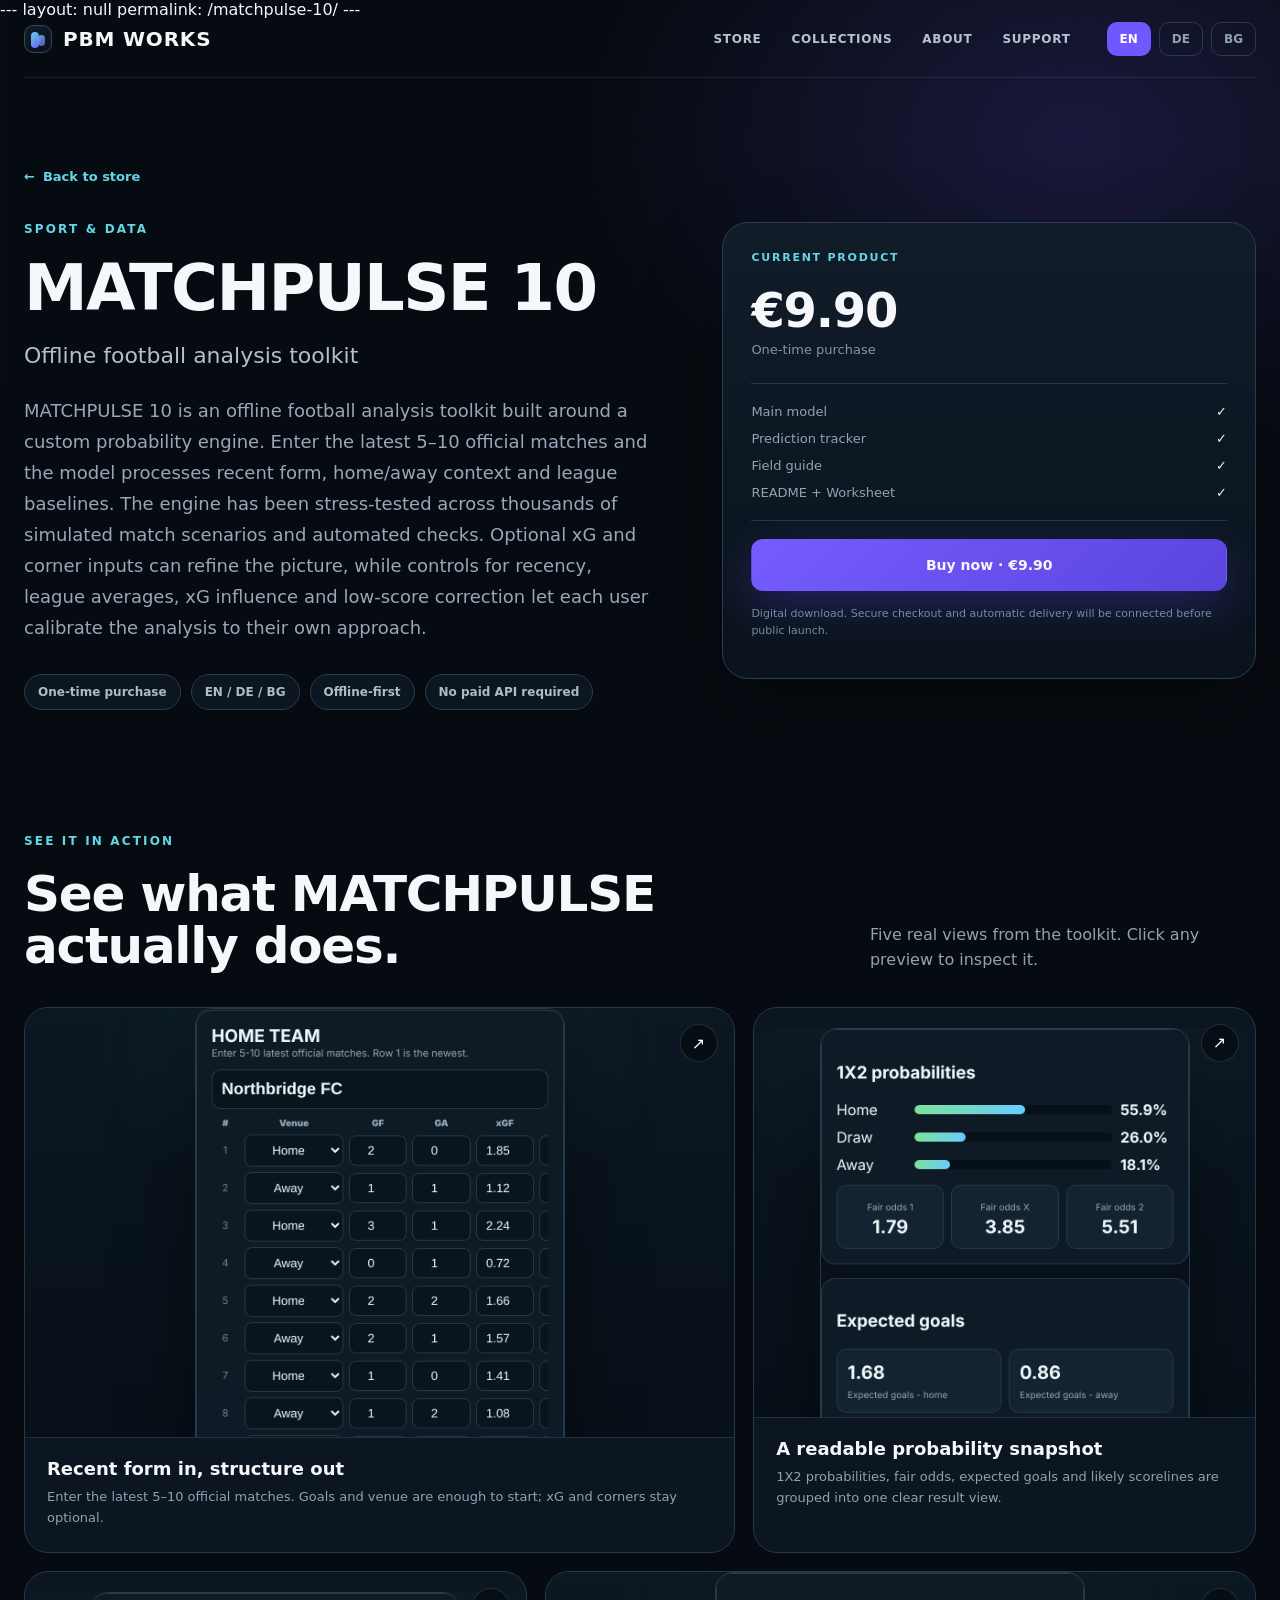
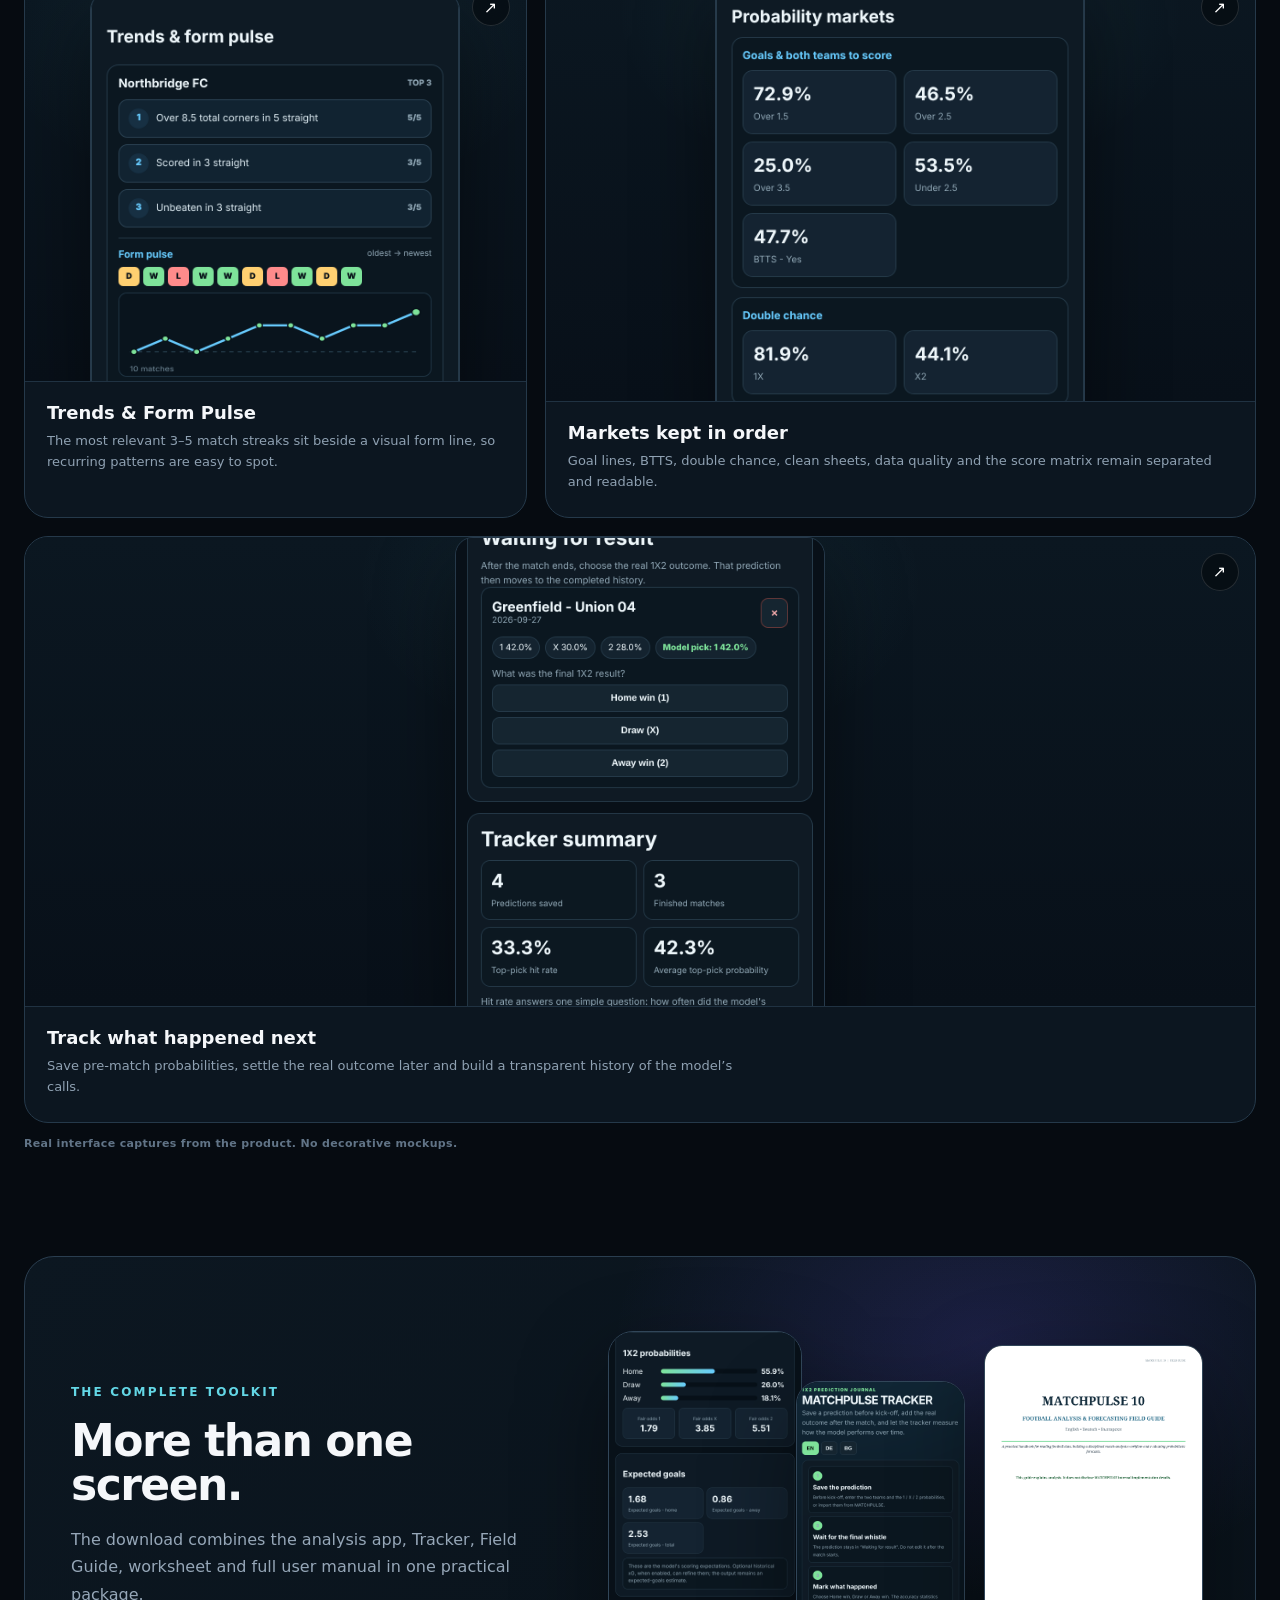
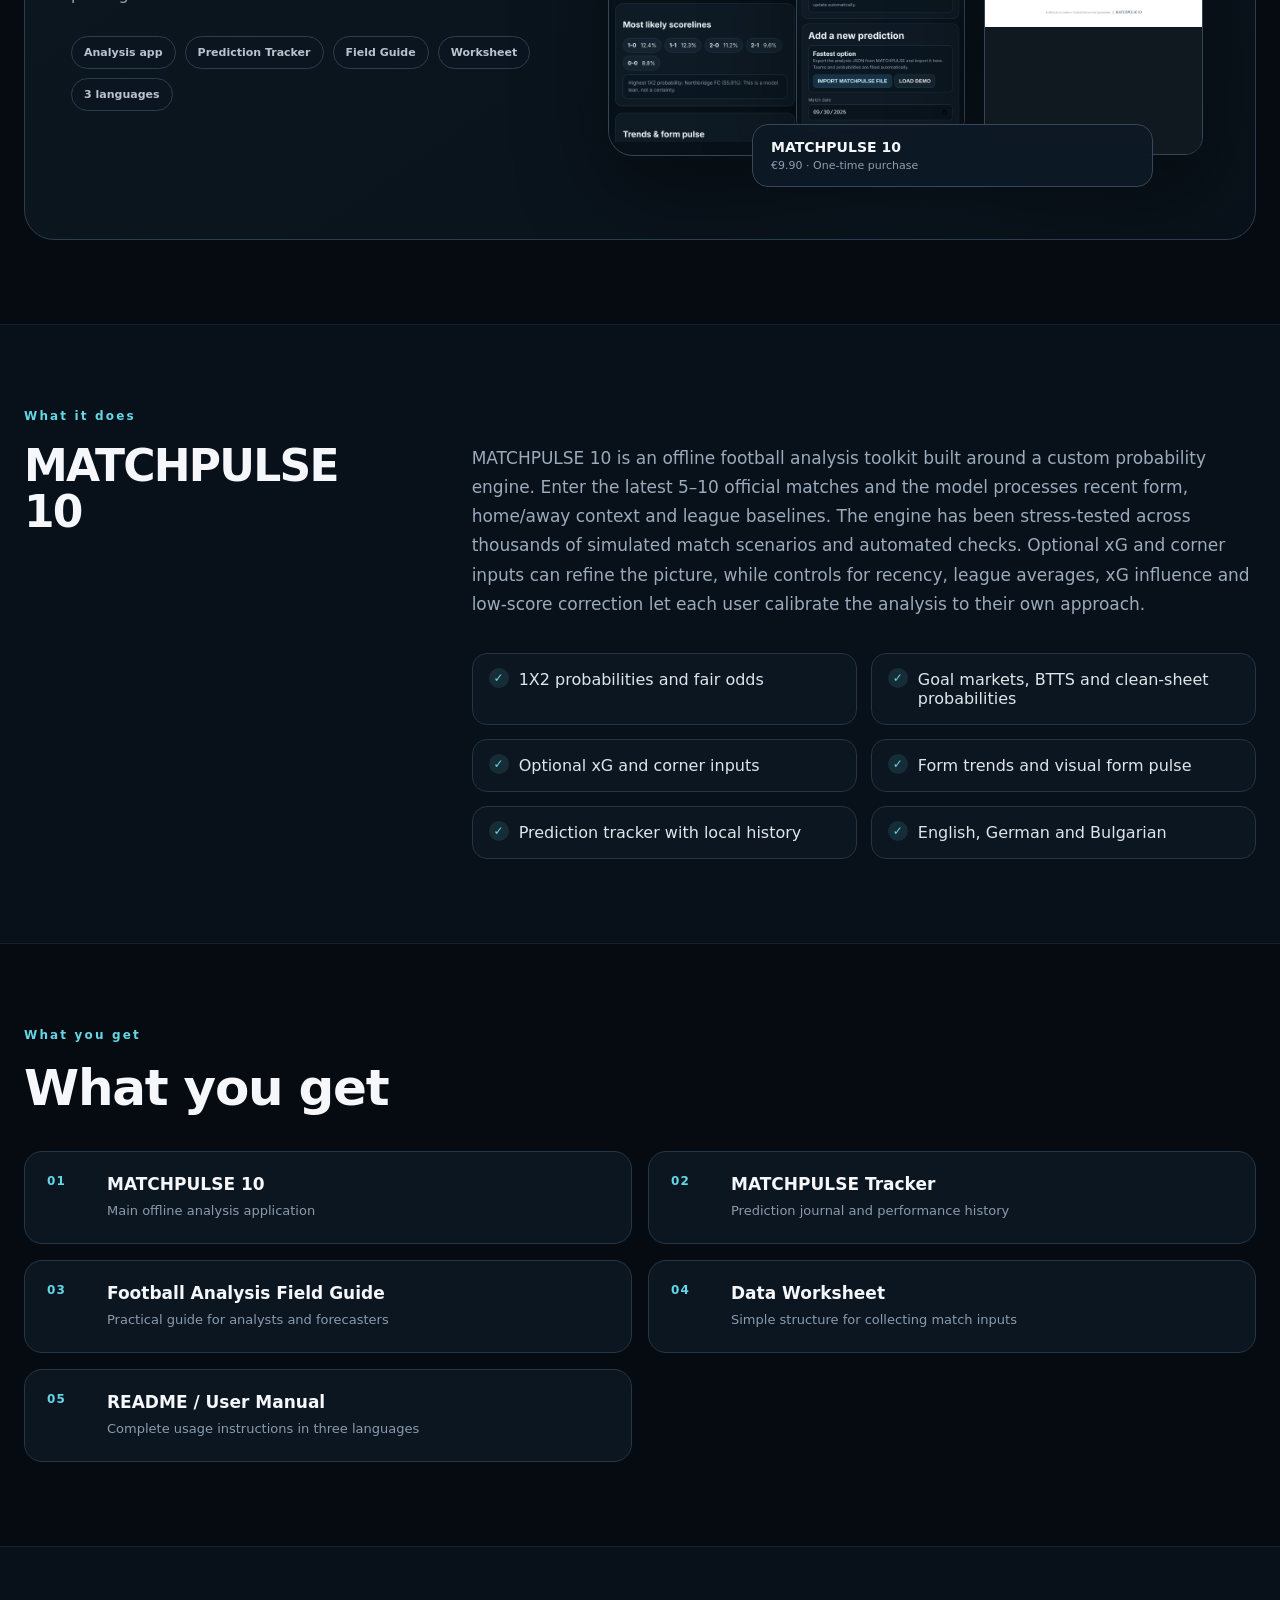
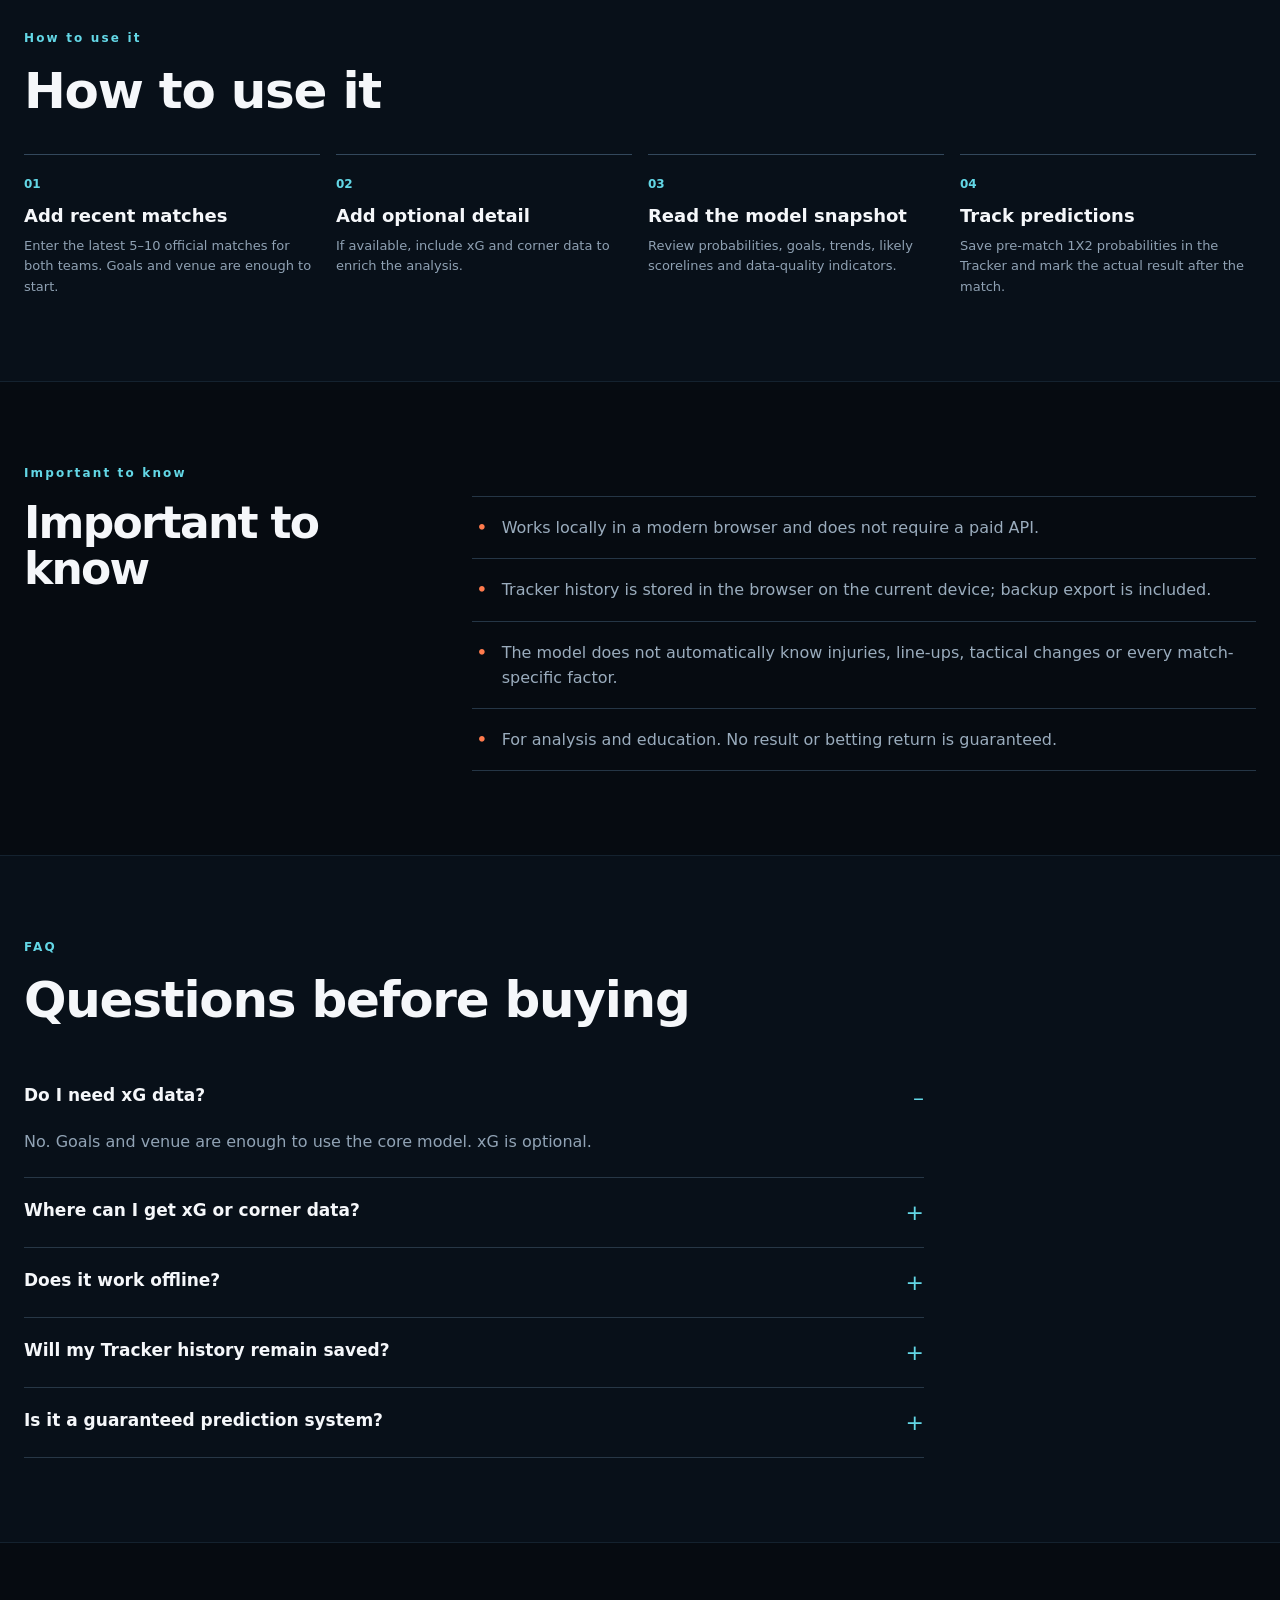
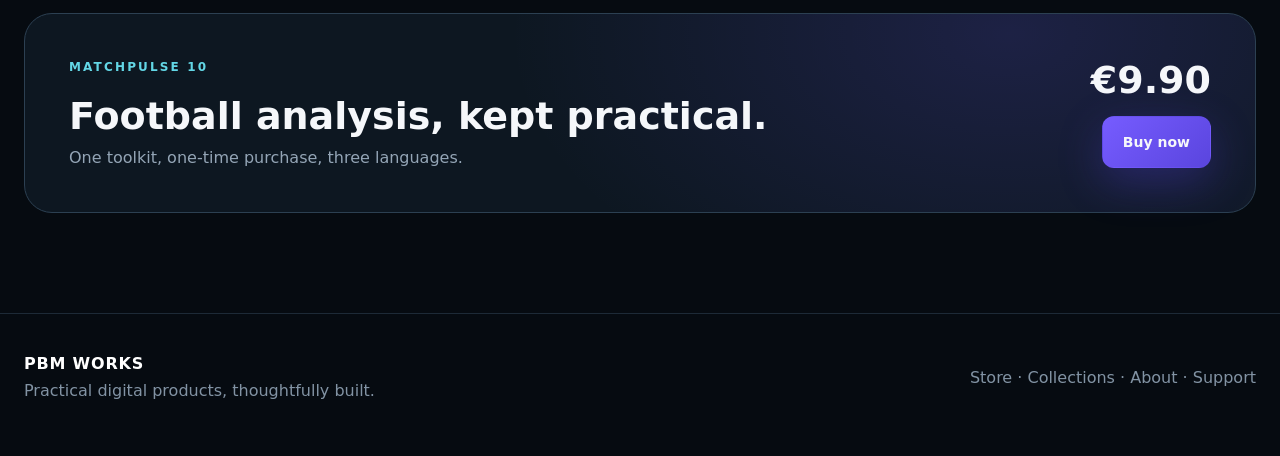
==== commit c0a9a3e8: "Add files via upload" ====
--- a/matchpulse-10.html
+++ b/matchpulse-10.html
@@ -12,7 +12,7 @@
   <meta property="og:description" content="Offline football analysis toolkit with probabilities, trends, tracker and field guide.">
   <link rel="icon" href="favicon.svg" type="image/svg+xml">
   <meta name="description" content="MATCHPULSE 10 by PBM Works — offline football analysis toolkit.">
-  <title>MATCHPULSE 10 | PBM Works</title><link rel="stylesheet" href="pbm-styles-v3.css">
+  <title>MATCHPULSE 10 | PBM Works</title><link rel="stylesheet" href="pbm-styles-v5.css">
 </head>
 <body class="product-page-bg" data-product-id="matchpulse-10">
 <a href="#main" class="skip-link">Skip to content</a>
--- a/pbm-styles-v5.css
+++ b/pbm-styles-v5.css
@@ -0,0 +1,250 @@
+:root{
+  --bg:#060b11;
+  --bg-2:#081019;
+  --panel:#0d151f;
+  --panel-2:#111c29;
+  --line:#223141;
+  --text:#f5f7fa;
+  --muted:#93a2b2;
+  --accent:#7157ff;
+  --accent-2:#5a45de;
+  --cyan:#63d7e6;
+  --mint:#7ae3b1;
+  --orange:#ff7b4d;
+  --max:1320px;
+  --header:78px;
+}
+*{box-sizing:border-box}
+html{scroll-behavior:smooth;background:var(--bg)}
+body{margin:0;background:var(--bg);color:var(--text);font-family:"Segoe UI Variable Text","Segoe UI",Inter,ui-sans-serif,system-ui,-apple-system,BlinkMacSystemFont,Roboto,Arial,sans-serif;-webkit-font-smoothing:antialiased;text-rendering:optimizeLegibility}
+body.menu-open{overflow:hidden}
+a{color:inherit;text-decoration:none}
+button,input,summary{font:inherit}
+button{color:inherit}
+img{display:block;max-width:100%}
+.wrap{width:min(var(--max),calc(100% - 48px));margin-inline:auto}
+.sr-only{position:absolute;width:1px;height:1px;padding:0;margin:-1px;overflow:hidden;clip:rect(0,0,0,0);white-space:nowrap;border:0}
+.skip-link{position:fixed;left:12px;top:-50px;z-index:1000;background:#fff;color:#111;padding:10px 14px;border-radius:8px}.skip-link:focus{top:12px}
+
+.site-header{position:fixed;inset:0 0 auto;z-index:50;transition:background .25s ease,border-color .25s ease,backdrop-filter .25s ease}
+.site-header.scrolled{background:rgba(6,11,17,.88);backdrop-filter:blur(18px);border-bottom:1px solid rgba(255,255,255,.08)}
+.nav{height:var(--header);display:flex;align-items:center;gap:36px;border-bottom:1px solid rgba(255,255,255,.08)}
+.site-header.scrolled .nav{border-bottom-color:transparent}
+.brand{font-weight:800;letter-spacing:.04em;font-size:20px;margin-right:auto}
+.brand-mark{display:inline-flex;align-items:center;gap:11px}
+.brand-glyph{width:28px;height:28px;border-radius:9px;border:1px solid #324557;position:relative;background:linear-gradient(145deg,#111d29,#081019);box-shadow:inset 0 0 0 1px rgba(255,255,255,.02)}
+.brand-glyph:before,.brand-glyph:after{content:"";position:absolute;border-radius:4px;background:linear-gradient(135deg,var(--cyan),var(--accent))}
+.brand-glyph:before{width:8px;height:16px;left:6px;top:6px}.brand-glyph:after{width:7px;height:11px;right:6px;bottom:6px;opacity:.8}
+.navlinks{display:flex;gap:30px;color:#b7c3cf;font-size:12px;font-weight:700;letter-spacing:.06em}
+.navlinks a{position:relative;padding:10px 0}
+.navlinks a:after{content:"";position:absolute;left:0;right:100%;bottom:4px;height:1px;background:var(--cyan);transition:right .2s ease}
+.navlinks a:hover:after,.navlinks a:focus-visible:after{right:0}
+.langs{display:flex;gap:8px}.lang{padding:9px 12px;border-radius:10px;border:1px solid #2b3a4b;background:transparent;color:#91a0b0;font-size:12px;font-weight:900;cursor:pointer;transition:.2s ease}.lang:hover{color:#fff;border-color:#41566d}.lang.active{background:var(--accent);color:#fff;border-color:transparent}
+.mobile-menu{display:none;padding:10px 13px;border:1px solid #2b3a4b;border-radius:10px;background:#0b1520;font-size:12px;font-weight:800;cursor:pointer}
+.mobile-panel{display:none}
+
+.hero{min-height:820px;position:relative;overflow:hidden;background:radial-gradient(900px 680px at 78% 17%,rgba(88,74,255,.34),transparent 58%),radial-gradient(700px 520px at 94% 62%,rgba(44,190,214,.12),transparent 58%),linear-gradient(180deg,#08111b 0%,#071019 66%,#060b11 100%)}
+.hero:before{content:"";position:absolute;inset:0;background:linear-gradient(rgba(255,255,255,.018) 1px,transparent 1px);background-size:100% 54px;mask-image:linear-gradient(to bottom,#000,transparent 82%);pointer-events:none}
+.hero:after{content:"";position:absolute;right:-200px;top:120px;width:520px;height:520px;border:1px solid rgba(255,255,255,.04);border-radius:50%;box-shadow:0 0 0 80px rgba(255,255,255,.009),0 0 0 170px rgba(255,255,255,.006);pointer-events:none}
+.hero-grid{padding-top:160px;display:grid;grid-template-columns:1.05fr .95fr;gap:70px;align-items:center;position:relative;z-index:2}
+.eyebrow{color:var(--cyan);font-size:12px;font-weight:800;letter-spacing:.18em;margin-bottom:20px}
+.hero h1,.product-hero h1{font-size:clamp(52px,5.7vw,78px);line-height:1;letter-spacing:-.035em;margin:0 0 28px;white-space:pre-line;font-weight:800;text-wrap:balance}
+.hero-copy{font-size:20px;line-height:1.6;color:var(--muted);max-width:610px}
+.actions{display:flex;gap:14px;margin:34px 0 24px}
+.btn{display:inline-flex;min-height:52px;align-items:center;justify-content:center;padding:0 20px;border-radius:12px;border:1px solid #2a394a;font-weight:850;font-size:14px;background:#0d1722;cursor:pointer;transition:transform .18s ease,background .18s ease,border-color .18s ease,box-shadow .18s ease}
+.btn:hover{transform:translateY(-1px);border-color:#42576c}.btn:active{transform:translateY(0)}
+.btn.primary{background:linear-gradient(135deg,#765cff,#5a45de);border-color:transparent;box-shadow:0 14px 44px rgba(84,64,220,.32)}.btn.primary:hover{box-shadow:0 18px 48px rgba(84,64,220,.42);background:linear-gradient(135deg,#8069ff,#604be2)}
+.btn.secondary{background:#0b1520}.btn.block{width:100%}
+.hero-meta{font-size:12px;color:#758698;font-weight:800;letter-spacing:.06em}
+
+.product-stage{min-height:520px;border:1px solid #2a3948;border-radius:30px;background:linear-gradient(180deg,rgba(17,29,42,.92),rgba(10,18,28,.9));padding:28px;position:relative;box-shadow:0 40px 90px rgba(0,0,0,.35);overflow:hidden}
+.product-stage:before{content:"";position:absolute;inset:auto -10% -35% 10%;height:65%;background:radial-gradient(closest-side,rgba(113,87,255,.16),transparent);pointer-events:none}
+.stage-title{font-size:29px;font-weight:900}.stage-sub{color:var(--muted);margin-top:7px}.price-tag{position:absolute;top:28px;right:28px;text-align:right}.price-tag strong{font-size:30px}.price-tag span{display:block;color:#8292a4;font-size:10px;font-weight:900;letter-spacing:.15em;margin-top:4px}
+.devices{position:absolute;inset:128px 26px 28px;display:flex;align-items:flex-end;justify-content:center;gap:20px}.phone{height:335px;width:170px;border-radius:24px;padding:9px;background:#0a0f15;border:1px solid #314154;box-shadow:0 30px 70px rgba(0,0,0,.5);overflow:hidden}.phone.second{height:285px;width:145px;transform:translateY(10px)}.phone img{width:100%;height:100%;object-fit:cover;object-position:top;border-radius:16px}.sample-badge{position:absolute;right:36px;bottom:45px;background:#142131;border:1px solid #33465a;padding:15px 18px;border-radius:16px}.sample-badge b{font-size:25px;color:var(--mint)}.sample-badge span{display:block;font-size:10px;color:#8fa0b2;margin-top:3px;max-width:130px}
+
+.trust{background:#0b1520;border-top:1px solid #172431;border-bottom:1px solid #172431}.trust .wrap{min-height:110px;display:grid;grid-template-columns:1.1fr repeat(4,1fr);align-items:center;gap:28px;font-size:13px}.trust strong{font-size:12px;letter-spacing:.12em}.trust span{color:#9babbc}
+
+.section{padding:92px 0}.section-head{display:flex;justify-content:space-between;gap:60px;align-items:end;margin-bottom:36px}.section-head h2{font-size:clamp(38px,4.1vw,50px);line-height:1.05;letter-spacing:-.025em;font-weight:800;margin:8px 0 0;white-space:pre-line}.section-head p{color:var(--muted);max-width:430px;line-height:1.6;margin:0}
+.categories{display:grid;grid-template-columns:repeat(4,1fr);gap:18px}.category-card{height:275px;border-radius:22px;border:1px solid #223344;background:#0c1620;overflow:hidden;position:relative;transition:transform .2s ease,border-color .2s ease}.category-card:hover{transform:translateY(-3px);border-color:#38506a}.category-art{height:138px;background:radial-gradient(circle at 78% 18%,var(--glow),transparent 40%),linear-gradient(135deg,#101c28,#0b131d);position:relative;overflow:hidden}.category-art:after{content:"";position:absolute;inset:22px;background:linear-gradient(135deg,rgba(255,255,255,.06),rgba(255,255,255,0));border:1px solid rgba(255,255,255,.06);border-radius:20px}.category-art:before{content:"";position:absolute;width:96px;height:96px;border:1px solid rgba(255,255,255,.08);border-radius:24px;left:28px;top:22px;transform:rotate(12deg);box-shadow:32px 18px 0 -1px rgba(255,255,255,.018)}
+.category-body{padding:22px}.category-card h3{font-size:16px;margin:0 0 10px}.category-card p{font-size:13px;line-height:1.5;color:var(--muted);margin:0 0 18px}.category-action{font-size:11px;font-weight:900;letter-spacing:.1em;color:var(--glow)}
+
+.feature-section{padding-top:36px}.product-panel{display:grid;grid-template-columns:1.1fr .9fr;border:1px solid #263747;border-radius:28px;overflow:hidden;background:#0d1721}.preview{min-height:650px;padding:34px;background:radial-gradient(600px 400px at 28% 20%,rgba(99,215,230,.09),transparent 60%),#09121a;display:flex;align-items:center;justify-content:center;gap:34px}.preview .phone{height:520px;width:255px}.preview .phone.second{height:420px;width:205px}.product-info{padding:52px;background:#111b27;display:flex;flex-direction:column}.tag{color:var(--cyan);font-size:11px;font-weight:900;letter-spacing:.15em}.product-info h3{font-size:44px;line-height:1.04;margin:18px 0 8px;font-weight:800;letter-spacing:-.025em}.product-info .sub{color:#9cacbd;font-size:17px}.product-info .desc{color:#cbd4dd;line-height:1.65;margin:26px 0}.includes{display:grid;gap:13px;margin:12px 0 28px}.includes div{display:flex;align-items:center;gap:12px}.dot{width:8px;height:8px;border-radius:50%;background:var(--cyan);flex:0 0 auto}.buy-row{display:flex;align-items:center;justify-content:space-between;margin-top:auto;padding-top:30px;border-top:1px solid #273848}.money{font-size:38px;font-weight:900;text-align:right}.money small{display:block;color:#7f91a4;font-size:10px;letter-spacing:.14em;margin-top:4px}
+
+.approach{background:#081019}.value-rows{border-top:1px solid #223140}.value-row{display:grid;grid-template-columns:70px 330px 1fr;gap:20px;align-items:start;padding:28px 0;border-bottom:1px solid #223140}.value-row .num{color:var(--cyan);font-weight:900}.value-row h4{font-size:22px;margin:0}.value-row p{color:var(--muted);line-height:1.6;margin:0;max-width:650px}
+
+/* Product page */
+.product-page-bg{background:radial-gradient(700px 500px at 84% 2%,rgba(113,87,255,.18),transparent 70%),var(--bg)}
+.product-hero{padding:150px 0 86px}.breadcrumb{display:inline-flex;align-items:center;gap:8px;color:#8fa0b2;font-size:13px;font-weight:700;margin-bottom:38px}.breadcrumb:hover{color:#fff}.breadcrumb span{color:var(--cyan)}
+.product-hero-grid{display:grid;grid-template-columns:1.08fr .92fr;gap:72px;align-items:start}.product-hero h1{font-size:clamp(50px,5vw,70px);font-weight:800;letter-spacing:-.025em;line-height:1.02}.product-subtitle{font-size:22px;color:#b3c0cd;margin-top:-6px}.product-description{font-size:18px;line-height:1.72;color:#98a8b8;max-width:680px;margin:28px 0 30px}.hero-pills{display:flex;gap:10px;flex-wrap:wrap}.info-pill{border:1px solid #2b3c4e;background:#0c1620;padding:10px 13px;border-radius:999px;color:#aebbc8;font-size:12px;font-weight:750}
+.purchase-card{position:sticky;top:108px;border:1px solid #2b3d4e;background:linear-gradient(180deg,#111c29,#0a131d);border-radius:26px;padding:28px;box-shadow:0 32px 80px rgba(0,0,0,.28)}.purchase-card .current{font-size:11px;color:var(--cyan);font-weight:900;letter-spacing:.16em}.purchase-price{font-size:48px;font-weight:800;letter-spacing:-.025em;margin:18px 0 4px}.purchase-caption{font-size:13px;color:#8495a6;margin-bottom:26px}.purchase-summary{padding:20px 0;margin:18px 0;border-top:1px solid #273746;border-bottom:1px solid #273746;display:grid;gap:12px}.purchase-summary div{display:flex;justify-content:space-between;gap:18px;font-size:13px;color:#91a2b3}.purchase-summary b{color:#e9eef3}.smallprint{color:#788a9b;font-size:11px;line-height:1.55;margin-top:14px}
+.gallery-section{padding:0 0 84px}.gallery-layout{display:grid;grid-template-columns:minmax(0,1fr) 220px;gap:18px}.gallery-main{min-height:700px;border:1px solid #233646;background:radial-gradient(500px 350px at 50% 15%,rgba(99,215,230,.08),transparent),#08121b;border-radius:28px;padding:34px;display:flex;align-items:center;justify-content:center;overflow:hidden}.gallery-main img{border-radius:24px;box-shadow:0 40px 100px rgba(0,0,0,.52)}.gallery-main img.app-preview{width:330px;height:630px;object-fit:cover;object-position:top}.gallery-main img.guide-preview{width:min(500px,84%);max-height:630px;object-fit:contain}.gallery-thumbs{display:grid;gap:14px}.gallery-thumb{appearance:none;border:1px solid #243647;background:#0d1721;border-radius:18px;padding:10px;color:#91a3b5;text-align:left;cursor:pointer;transition:.18s ease}.gallery-thumb:hover,.gallery-thumb.active{border-color:#5b6d80;background:#111e2b;color:#fff}.gallery-thumb img{width:100%;height:145px;object-fit:cover;object-position:top;border-radius:12px;background:#081019}.gallery-thumb span{display:block;font-size:12px;font-weight:800;padding:10px 4px 3px}
+.product-section{padding:84px 0}.product-section.alt{background:#081019;border-top:1px solid #14222f;border-bottom:1px solid #14222f}.split-title{display:grid;grid-template-columns:.65fr 1.35fr;gap:70px;align-items:start}.split-title h2{font-size:44px;line-height:1.05;letter-spacing:-.04em;margin:8px 0}.split-title .lead{color:#9babbc;line-height:1.72;font-size:17px;margin-top:35px}.check-list{list-style:none;padding:0;margin:34px 0 0;display:grid;grid-template-columns:repeat(2,minmax(0,1fr));gap:14px}.check-list li{position:relative;padding:16px 16px 16px 46px;border:1px solid #233547;border-radius:15px;background:#0c1620;color:#dfe5eb}.check-list li:before{content:'✓';position:absolute;left:16px;top:14px;width:20px;height:20px;display:grid;place-items:center;border-radius:50%;background:rgba(99,215,230,.12);color:var(--cyan);font-weight:900;font-size:12px}
+.include-grid{display:grid;grid-template-columns:repeat(2,minmax(0,1fr));gap:16px;margin-top:34px}.include-card{border:1px solid #243747;border-radius:18px;background:#0c1620;padding:22px;display:grid;grid-template-columns:44px 1fr;gap:16px}.include-index{color:var(--cyan);font-size:12px;font-weight:900;letter-spacing:.1em}.include-card h3{margin:0 0 7px;font-size:17px}.include-card p{margin:0;color:#899bad;line-height:1.55;font-size:13px}
+.step-grid{display:grid;grid-template-columns:repeat(4,1fr);gap:16px;margin-top:34px}.step-card{position:relative;border-top:1px solid #33485c;padding-top:22px}.step-card span{color:var(--cyan);font-size:12px;font-weight:900}.step-card h3{font-size:18px;margin:14px 0 10px}.step-card p{color:#8fa1b3;line-height:1.58;font-size:13px;margin:0}
+.note-list{list-style:none;padding:0;margin:30px 0 0;border-top:1px solid #253646}.note-list li{padding:18px 0 18px 30px;border-bottom:1px solid #253646;color:#9aacbd;line-height:1.58;position:relative}.note-list li:before{content:'•';position:absolute;left:5px;color:var(--orange);font-weight:900}
+.faq-list{max-width:900px;margin-top:30px}.faq-item{border-bottom:1px solid #273746}.faq-item summary{list-style:none;cursor:pointer;padding:22px 0;font-weight:800;font-size:17px;display:flex;justify-content:space-between;gap:24px}.faq-item summary::-webkit-details-marker{display:none}.faq-item summary:after{content:'+';color:var(--cyan);font-size:22px;font-weight:500}.faq-item[open] summary:after{content:'–'}.faq-item p{color:#91a3b5;line-height:1.7;margin:-4px 0 22px;max-width:760px}.final-cta{padding:70px 0 100px}.final-cta-box{border:1px solid #2c4052;border-radius:28px;background:radial-gradient(500px 300px at 80% 10%,rgba(113,87,255,.16),transparent),#0d1721;padding:44px;display:grid;grid-template-columns:1fr auto;gap:40px;align-items:center}.final-cta h2{font-size:38px;margin:0 0 10px}.final-cta p{color:#94a5b6;margin:0}.final-buy{text-align:right}.final-buy .money{margin-bottom:14px}
+.toast{position:fixed;left:50%;bottom:28px;z-index:100;transform:translate(-50%,30px);opacity:0;background:#f4f7f9;color:#111820;padding:13px 18px;border-radius:12px;font-weight:750;box-shadow:0 16px 50px rgba(0,0,0,.4);transition:.22s ease;pointer-events:none}.toast.show{transform:translate(-50%,0);opacity:1}
+
+footer{padding:40px 0 56px;border-top:1px solid #1d2a37;color:#8293a4}.footer-row{display:flex;justify-content:space-between;align-items:center}.footer-row b{color:#fff;letter-spacing:.05em}.footer-tag{margin-top:8px}
+
+:focus-visible{outline:2px solid var(--cyan);outline-offset:3px}
+@media(prefers-reduced-motion:reduce){html{scroll-behavior:auto}*,*:before,*:after{animation:none!important;transition:none!important}}
+
+@media(max-width:1040px){
+  .navlinks{gap:18px}.hero-grid,.product-hero-grid{grid-template-columns:1fr 1fr;gap:36px}.categories{grid-template-columns:repeat(2,1fr)}.product-panel{grid-template-columns:1fr}.product-info{min-height:530px}.trust .wrap{grid-template-columns:1fr 1fr 1fr}.trust strong{grid-column:1/-1;padding-top:22px}.trust span{padding-bottom:22px}.step-grid{grid-template-columns:repeat(2,1fr)}
+}
+@media(max-width:820px){
+  .wrap{width:min(100% - 28px,720px)}.navlinks,.langs.desktop{display:none}.mobile-menu{display:block}.site-header .nav{height:70px}.mobile-panel{display:block;position:fixed;top:70px;left:14px;right:14px;background:rgba(10,18,27,.98);border:1px solid #2a3a4a;border-radius:18px;padding:12px;transform:translateY(-12px);opacity:0;pointer-events:none;transition:.2s ease;box-shadow:0 30px 80px rgba(0,0,0,.5)}.mobile-panel.open{transform:none;opacity:1;pointer-events:auto}.mobile-panel a{display:block;padding:14px;border-radius:10px;color:#ccd5de;font-weight:800;font-size:13px}.mobile-panel a:hover{background:#111d29}.mobile-langs{display:flex;gap:8px;padding:10px 12px 5px}.hero{min-height:auto;padding-bottom:60px}.hero-grid{grid-template-columns:1fr;padding-top:126px;gap:40px}.hero h1{font-size:clamp(48px,11vw,64px)}.product-stage{min-height:480px}.trust .wrap{grid-template-columns:1fr 1fr;padding:24px 0}.trust strong{grid-column:1/-1;padding:0}.trust span{padding:0}.section-head{display:block}.section-head p{margin-top:18px}.product-panel{grid-template-columns:1fr}.preview{min-height:520px}.value-row{grid-template-columns:44px 1fr}.value-row p{grid-column:2}.product-hero-grid{grid-template-columns:1fr}.purchase-card{position:relative;top:auto}.gallery-layout{grid-template-columns:1fr}.gallery-thumbs{grid-template-columns:repeat(3,1fr)}.gallery-thumb img{height:120px}.gallery-main{min-height:560px}.split-title{grid-template-columns:1fr;gap:18px}.split-title .lead{margin-top:0}.step-grid{grid-template-columns:repeat(2,1fr)}.final-cta-box{grid-template-columns:1fr}.final-buy{text-align:left}.final-buy .money{text-align:left}
+}
+@media(max-width:560px){
+  .hero h1{font-size:42px}.hero-copy{font-size:17px}.actions{flex-direction:column}.btn{width:100%}.devices{gap:10px}.phone{width:142px;height:290px}.phone.second{width:120px;height:245px}.sample-badge{display:none}.price-tag strong{font-size:25px}.stage-title{font-size:24px}.categories{grid-template-columns:1fr}.preview{padding:20px;gap:10px}.preview .phone{width:46%;height:390px}.preview .phone.second{width:40%;height:330px}.product-info{padding:30px}.product-info h3{font-size:36px}.buy-row{align-items:flex-start;gap:16px;flex-direction:column}.money{text-align:left}.section-head h2{font-size:39px}.trust .wrap{grid-template-columns:1fr}.value-row{grid-template-columns:36px 1fr}.footer-row{display:block}.footer-row>div+div{margin-top:14px}.gallery-main{min-height:470px;padding:18px}.gallery-main img.app-preview{width:230px;height:430px;max-width:96%}.gallery-main img.guide-preview{max-width:96%;max-height:430px}.gallery-thumbs{grid-template-columns:1fr 1fr 1fr;gap:8px}.gallery-thumb{padding:6px}.gallery-thumb img{height:80px}.gallery-thumb span{font-size:10px}.check-list,.include-grid{grid-template-columns:1fr}.step-grid{grid-template-columns:1fr}.product-section{padding:64px 0}.product-hero{padding:120px 0 64px}.purchase-price{font-size:44px}.final-cta-box{padding:28px}.final-cta h2{font-size:31px}
+}
+
+.catalog-more-head{margin:50px 0 18px}.catalog-more-head h3{font-size:25px;margin:0}.product-grid{display:grid;grid-template-columns:repeat(3,minmax(0,1fr));gap:18px}.product-card{border:1px solid #263747;border-radius:20px;overflow:hidden;background:#0d1721;transition:.2s ease}.product-card:hover{transform:translateY(-3px);border-color:#405a72}.product-card-art{height:220px;padding:18px;overflow:hidden;background:#08121a;display:grid;place-items:center}.product-card-art img{max-height:100%;max-width:80%;object-fit:cover;object-position:top;border-radius:14px}.product-card-body{padding:20px;display:flex;justify-content:space-between;gap:18px}.product-card-body span{font-size:10px;color:var(--cyan);font-weight:900;letter-spacing:.12em}.product-card-body h4{margin:6px 0;font-size:18px}.product-card-body p{margin:0;color:#8da0b2;font-size:13px}.product-card-body strong{white-space:nowrap;font-size:18px}@media(max-width:820px){.product-grid{grid-template-columns:1fr 1fr}}@media(max-width:560px){.product-grid{grid-template-columns:1fr}}
+
+
+/* MATCHPULSE product visual showcase */
+.showcase-section{padding-top:38px}
+.showcase-head{margin-bottom:34px}
+.showcase-footnote{margin-top:14px;color:#617487;font-size:11px;font-weight:700;letter-spacing:.03em}
+.showcase-grid{display:grid;grid-template-columns:repeat(12,minmax(0,1fr));gap:18px}
+.showcase-card{appearance:none;position:relative;grid-column:span 6;padding:0;overflow:hidden;border:1px solid #25394a;border-radius:24px;background:#0c1620;color:var(--text);text-align:left;cursor:pointer;transition:transform .22s ease,border-color .22s ease,box-shadow .22s ease}
+.showcase-card:hover{transform:translateY(-3px);border-color:#42566b;box-shadow:0 28px 70px rgba(0,0,0,.25)}
+.showcase-card-1{grid-column:span 7}.showcase-card-2{grid-column:span 5}.showcase-card-3{grid-column:span 5}.showcase-card-4{grid-column:span 7}.showcase-card-5{grid-column:span 12}
+.showcase-visual{height:390px;display:flex;align-items:flex-start;justify-content:center;overflow:hidden;background:radial-gradient(420px 260px at 50% 10%,rgba(99,215,230,.08),transparent 68%),linear-gradient(180deg,#0b1721,#081019);border-bottom:1px solid #203242}
+.showcase-card-1 .showcase-visual,.showcase-card-4 .showcase-visual{height:430px}
+.showcase-card-5 .showcase-visual{height:470px}
+.showcase-visual img{display:block;width:min(330px,78%);height:auto;border:1px solid #26394a;border-radius:18px 18px 0 0;box-shadow:0 32px 80px rgba(0,0,0,.45);transition:transform .28s ease}
+.showcase-card:hover .showcase-visual img{transform:scale(1.025)}
+.showcase-caption{display:block;padding:20px 22px 24px}
+.showcase-caption strong{display:block;font-size:18px;margin-bottom:8px}
+.showcase-caption span{display:block;color:#8fa1b2;font-size:13px;line-height:1.6;max-width:720px}
+.showcase-expand{position:absolute;right:16px;top:16px;width:38px;height:38px;border:1px solid rgba(255,255,255,.13);border-radius:999px;background:rgba(6,12,18,.76);display:flex;align-items:center;justify-content:center;color:#fff;font-size:16px;backdrop-filter:blur(10px)}
+.bundle-section{padding-top:22px}
+.bundle-panel{display:grid;grid-template-columns:.86fr 1.14fr;gap:40px;align-items:center;min-height:570px;padding:46px;border:1px solid #2a3e50;border-radius:30px;background:radial-gradient(620px 420px at 78% 15%,rgba(113,87,255,.17),transparent 60%),linear-gradient(145deg,#0c1721,#09121a);overflow:hidden}
+.bundle-copy h2{font-size:44px;line-height:1.02;letter-spacing:-.035em;margin:12px 0 18px}
+.bundle-copy p{color:#96a7b8;line-height:1.7;font-size:16px;max-width:540px}
+.bundle-tags{display:flex;flex-wrap:wrap;gap:9px;margin-top:28px}.bundle-tags span{border:1px solid #2b3e50;background:#0b1520;color:#b7c3cf;padding:9px 12px;border-radius:999px;font-size:11px;font-weight:800}
+.bundle-visual{position:relative;height:490px;min-width:0}
+.bundle-device,.bundle-guide-card{position:absolute;overflow:hidden;border:1px solid #314659;background:#081019;box-shadow:0 35px 90px rgba(0,0,0,.42)}
+.bundle-device img,.bundle-guide-card img{width:100%;height:100%;object-fit:cover;object-position:top;display:block}
+.bundle-device-main{left:4%;top:28px;width:31%;height:425px;border-radius:25px;transform:rotate(-3deg)}
+.bundle-device-tracker{left:34%;top:78px;width:27%;height:360px;border-radius:23px;transform:rotate(2.5deg)}
+.bundle-guide-card{right:1%;top:42px;width:35%;height:410px;border-radius:18px;transform:rotate(3deg)}
+.bundle-guide-card img{object-fit:contain;background:#101820}
+.bundle-stamp{position:absolute;left:27%;right:9%;bottom:6px;border:1px solid #33485b;border-radius:16px;background:rgba(14,25,37,.92);padding:14px 18px;backdrop-filter:blur(12px)}
+.bundle-stamp b{display:block;font-size:14px}.bundle-stamp span{display:block;color:#8da0b2;font-size:11px;margin-top:4px}
+.image-lightbox{position:fixed;inset:0;z-index:2000;display:flex;align-items:center;justify-content:center;padding:28px;background:rgba(2,6,10,.86);backdrop-filter:blur(14px);opacity:0;pointer-events:none;transition:opacity .18s ease}
+.image-lightbox.open{opacity:1;pointer-events:auto}.lightbox-open{overflow:hidden}
+.lightbox-card{width:min(980px,94vw);max-height:92vh;display:grid;grid-template-columns:minmax(0,1fr) 310px;overflow:hidden;border:1px solid #34485a;border-radius:24px;background:#0c1620;box-shadow:0 40px 110px rgba(0,0,0,.62)}
+.lightbox-media{min-height:540px;max-height:88vh;overflow:auto;display:flex;align-items:flex-start;justify-content:center;padding:22px;background:radial-gradient(500px 340px at 50% 10%,rgba(99,215,230,.08),transparent),#071019}
+.lightbox-media img{display:block;width:min(390px,100%);height:auto;border-radius:14px;box-shadow:0 24px 70px rgba(0,0,0,.5)}
+.lightbox-caption{padding:32px;align-self:center}.lightbox-caption h3{font-size:25px;margin:0 0 12px}.lightbox-caption p{color:#91a4b5;line-height:1.7;margin:0}
+.lightbox-close{position:fixed;right:30px;top:24px;z-index:2001;width:46px;height:46px;border:1px solid rgba(255,255,255,.18);border-radius:999px;background:#111b25;color:white;font-size:26px;cursor:pointer}
+@media(max-width:900px){
+  .showcase-card,.showcase-card-1,.showcase-card-2,.showcase-card-3,.showcase-card-4,.showcase-card-5{grid-column:span 12}
+  .showcase-visual,.showcase-card-1 .showcase-visual,.showcase-card-4 .showcase-visual,.showcase-card-5 .showcase-visual{height:430px}
+  .bundle-panel{grid-template-columns:1fr;padding:34px}.bundle-visual{height:470px}
+  .lightbox-card{grid-template-columns:1fr;overflow:auto}.lightbox-caption{padding:24px}.lightbox-media{min-height:0;max-height:none}
+}
+@media(max-width:560px){
+  .showcase-section{padding-top:18px}.showcase-grid{gap:12px}.showcase-card{border-radius:19px}
+  .showcase-visual,.showcase-card-1 .showcase-visual,.showcase-card-4 .showcase-visual,.showcase-card-5 .showcase-visual{height:360px}
+  .showcase-visual img{width:min(285px,82%)}.showcase-caption{padding:18px}.showcase-caption strong{font-size:16px}.showcase-caption span{font-size:12px}
+  .bundle-panel{padding:26px;min-height:0}.bundle-copy h2{font-size:34px}.bundle-visual{height:390px;margin-top:6px}
+  .bundle-device-main{left:0;width:35%;height:330px}.bundle-device-tracker{left:31%;width:31%;height:286px}.bundle-guide-card{right:0;width:39%;height:315px}
+  .bundle-stamp{left:12%;right:5%;bottom:0}.image-lightbox{padding:12px}.lightbox-close{right:14px;top:14px}.lightbox-card{width:100%;max-height:94vh;border-radius:18px}.lightbox-media{padding:16px}.lightbox-caption{padding:20px}.lightbox-caption h3{font-size:20px}
+}
+
+
+/* Bulgarian typography polish: Cyrillic needs more breathing room than the Latin display lockup. */
+html[lang="bg"] .hero h1{font-size:clamp(46px,5vw,68px);line-height:1.04;letter-spacing:-.018em;font-weight:750;max-width:720px}
+html[lang="bg"] .product-hero h1{font-size:clamp(46px,4.7vw,64px);line-height:1.04;letter-spacing:-.015em;font-weight:750;max-width:760px}
+html[lang="bg"] .section-head h2,html[lang="bg"] .split-title h2,html[lang="bg"] .final-cta h2{letter-spacing:-.012em;line-height:1.08;font-weight:750}
+html[lang="bg"] .value-row h4{font-weight:700;letter-spacing:-.005em}
+@media(max-width:900px){html[lang="bg"] .hero h1{font-size:clamp(42px,10vw,58px);max-width:100%}html[lang="bg"] .product-hero h1{font-size:clamp(42px,9vw,58px);max-width:100%}}
+
+
+/* ==========================================================
+   V5 DESKTOP IMAGE CLARITY FIX
+   Desktop only. Mobile styling is intentionally untouched.
+   ========================================================== */
+@media (min-width: 901px){
+  .phone img,
+  .gallery-main img,
+  .gallery-thumb img,
+  .showcase-visual img,
+  .bundle-device img,
+  .bundle-guide-card img,
+  .lightbox-media img,
+  .product-card-art img{
+    image-rendering:auto;
+    -ms-interpolation-mode:bicubic;
+    filter:none;
+    backface-visibility:visible;
+    -webkit-backface-visibility:visible;
+  }
+
+  /* Avoid raster softness from transforms and cover-cropping. */
+  .phone img{
+    transform:none !important;
+    object-fit:contain;
+    object-position:top center;
+  }
+
+  /* Homepage hero preview: a little larger, no translated second phone. */
+  .product-stage .devices{gap:18px;}
+  .product-stage .phone{
+    width:180px;
+    height:350px;
+    padding:8px;
+  }
+  .product-stage .phone.second{
+    width:154px;
+    height:310px;
+    transform:none;
+  }
+
+  /* Featured product preview: more real pixels per screenshot. */
+  .preview{
+    gap:26px;
+    padding:30px;
+  }
+  .preview .phone{
+    width:280px;
+    height:560px;
+  }
+  .preview .phone.second{
+    width:220px;
+    height:470px;
+    transform:none;
+  }
+
+  /* No screenshot zoom on desktop hover. */
+  .showcase-card:hover .showcase-visual img{
+    transform:none !important;
+  }
+  .showcase-visual img{
+    width:min(370px,84%);
+    transform:none !important;
+  }
+
+  /* Rotation is the main source of soft text in Windows Chrome. */
+  .bundle-device-main,
+  .bundle-device-tracker,
+  .bundle-guide-card{
+    transform:none !important;
+  }
+  .bundle-device img,
+  .bundle-guide-card img{
+    transform:none !important;
+    object-fit:contain;
+    object-position:top center;
+  }
+
+  /* Lightbox should favour detail over decoration. */
+  .lightbox-media img{
+    width:min(520px,100%);
+    transform:none !important;
+  }
+}
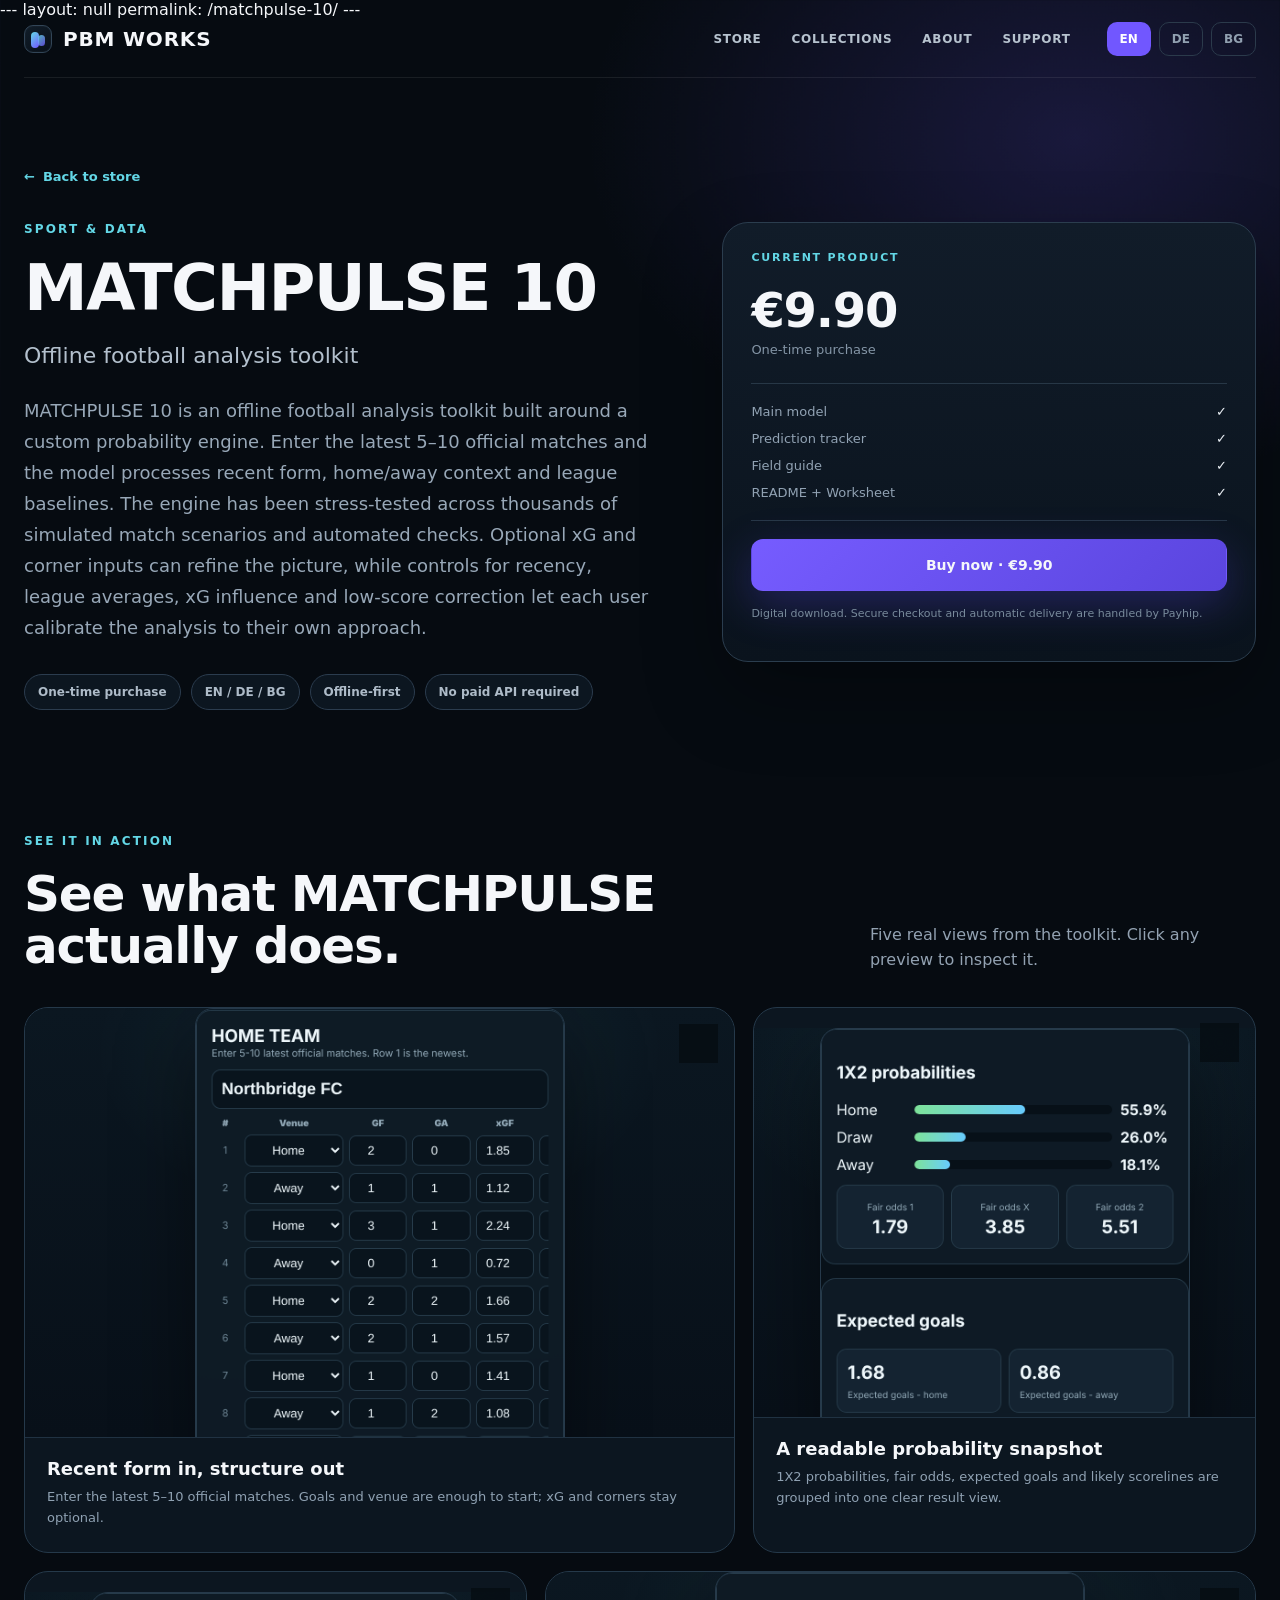
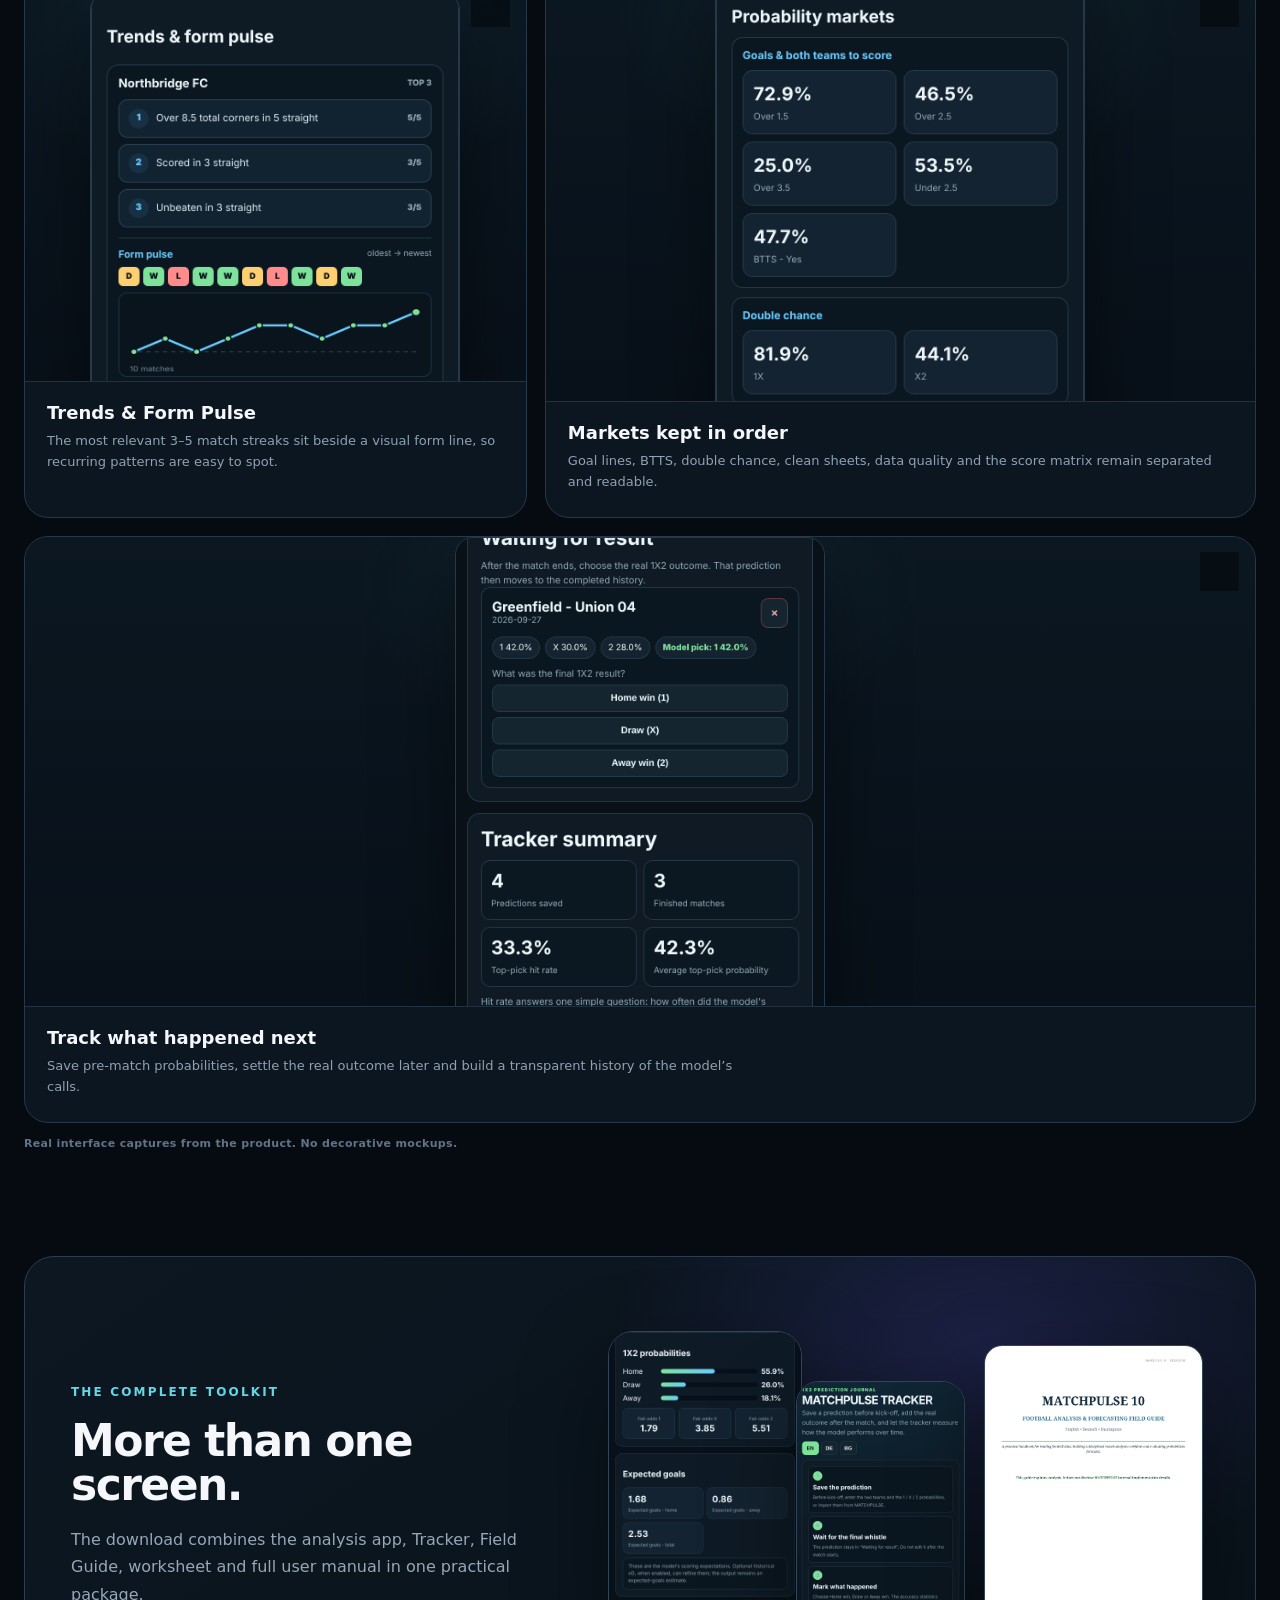
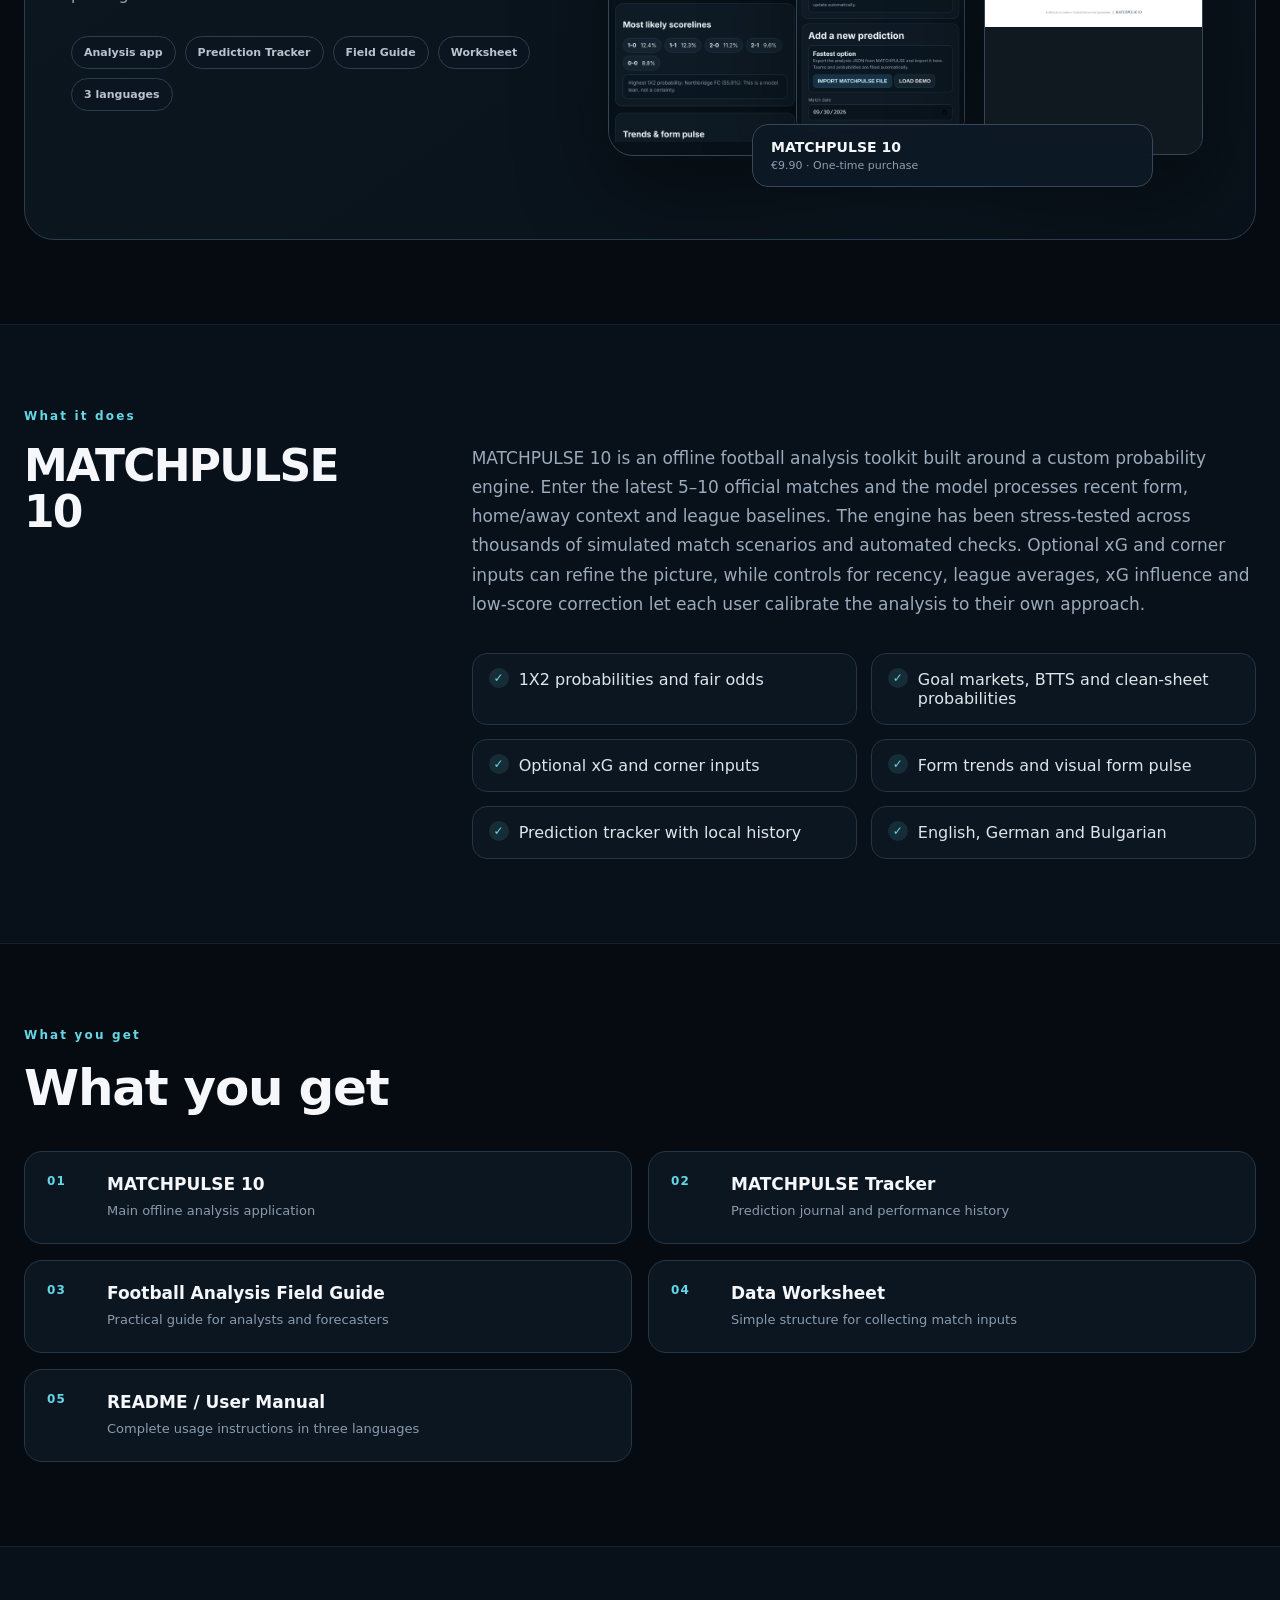
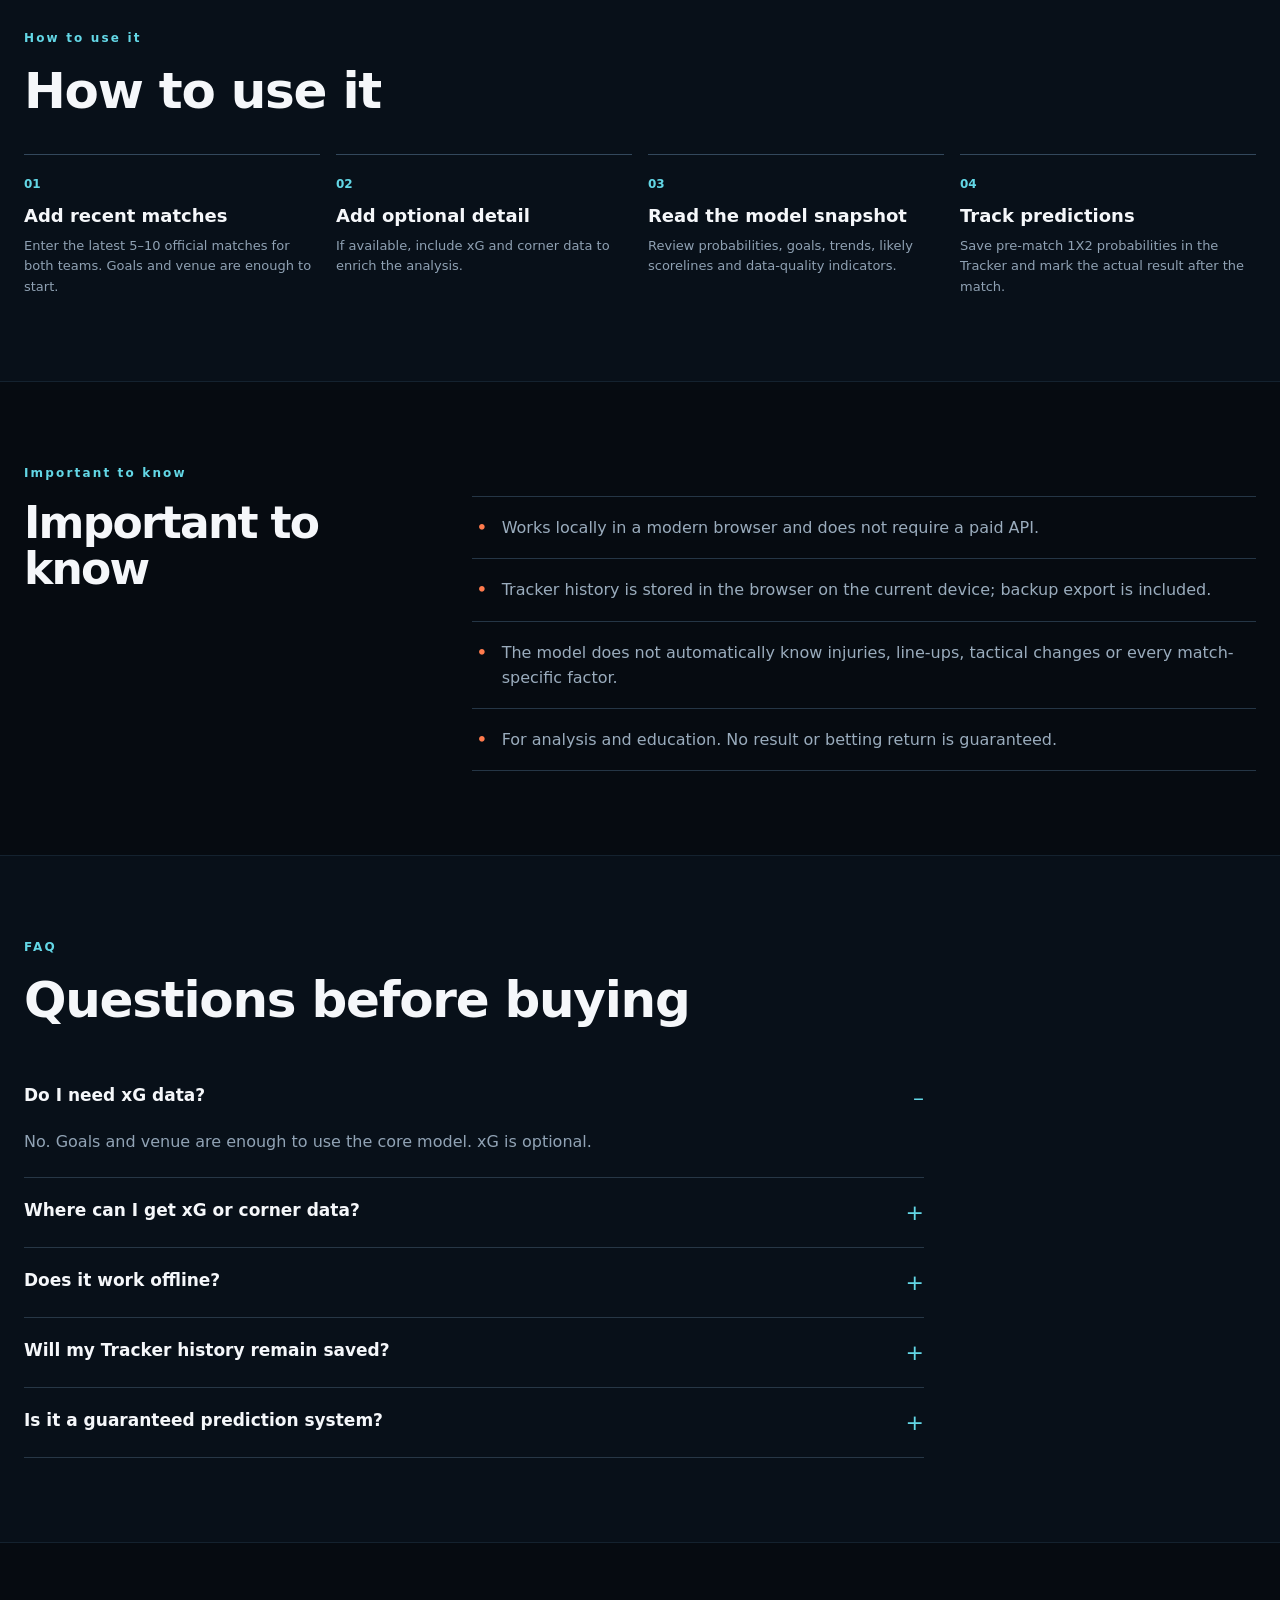
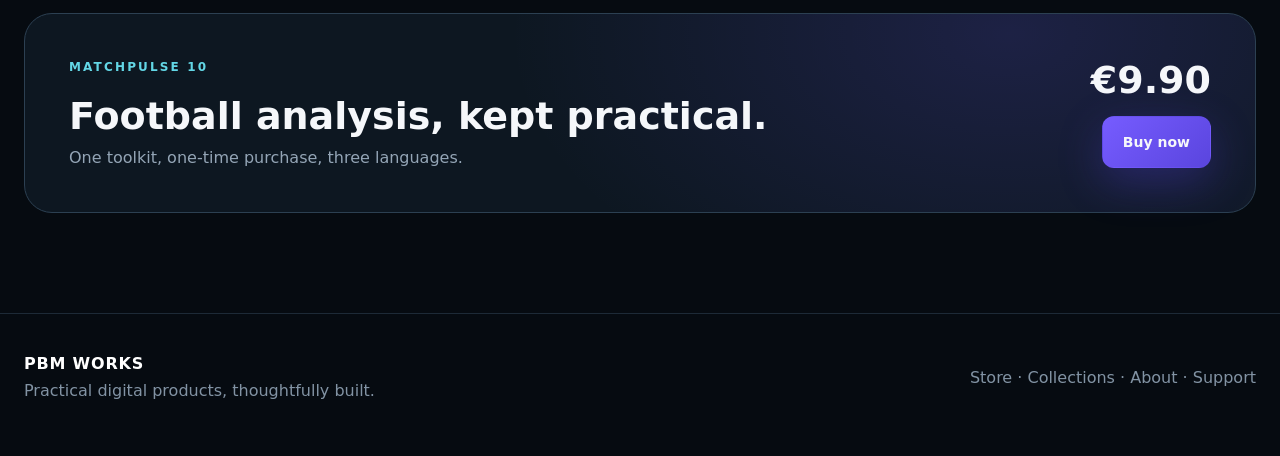
==== commit a85821d8: "Add files via upload" ====
--- a/matchpulse-10.html
+++ b/matchpulse-10.html
@@ -69,7 +69,7 @@
   </div>
 </div>
 
-<script src="pbm-products-v3.js"></script><script src="pbm-site-v3.js"></script>
+<script src="pbm-products-v6.js"></script><script src="pbm-site-v6.js"></script>
 
 </body>
 </html>
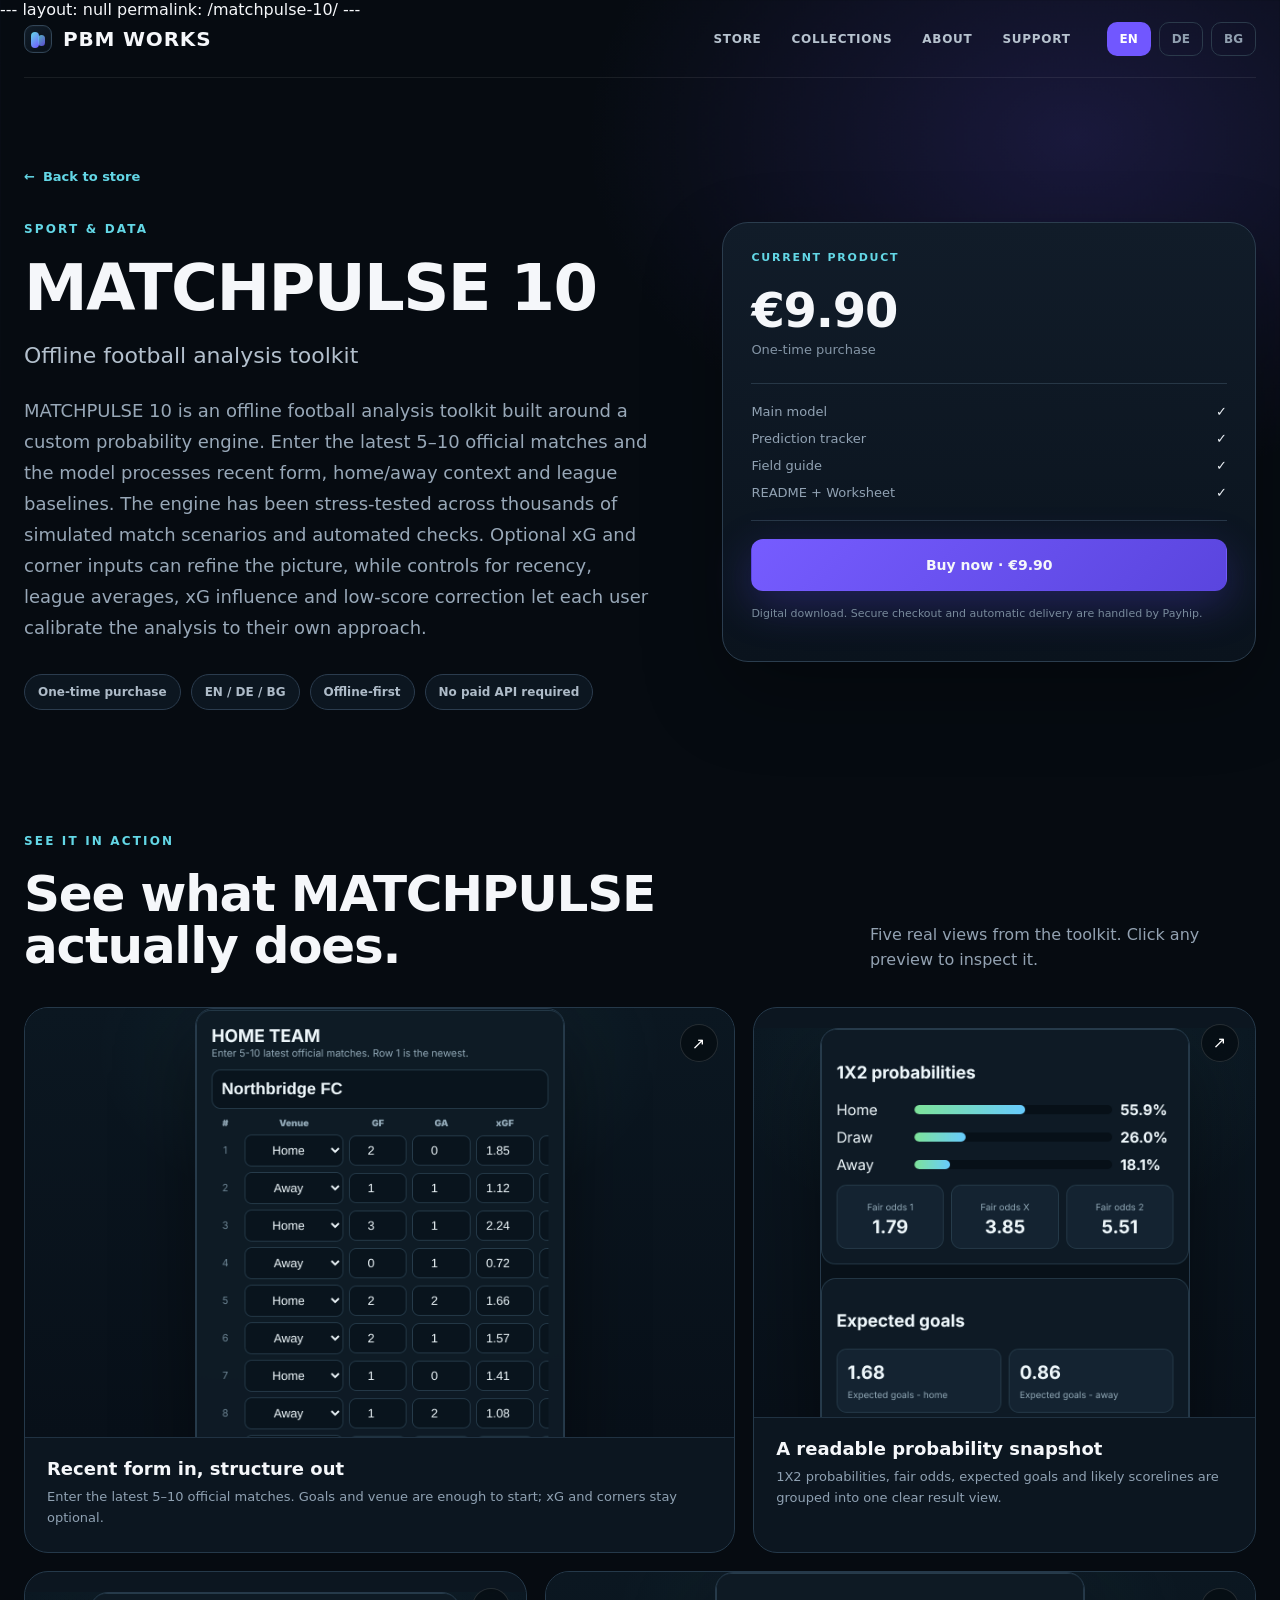
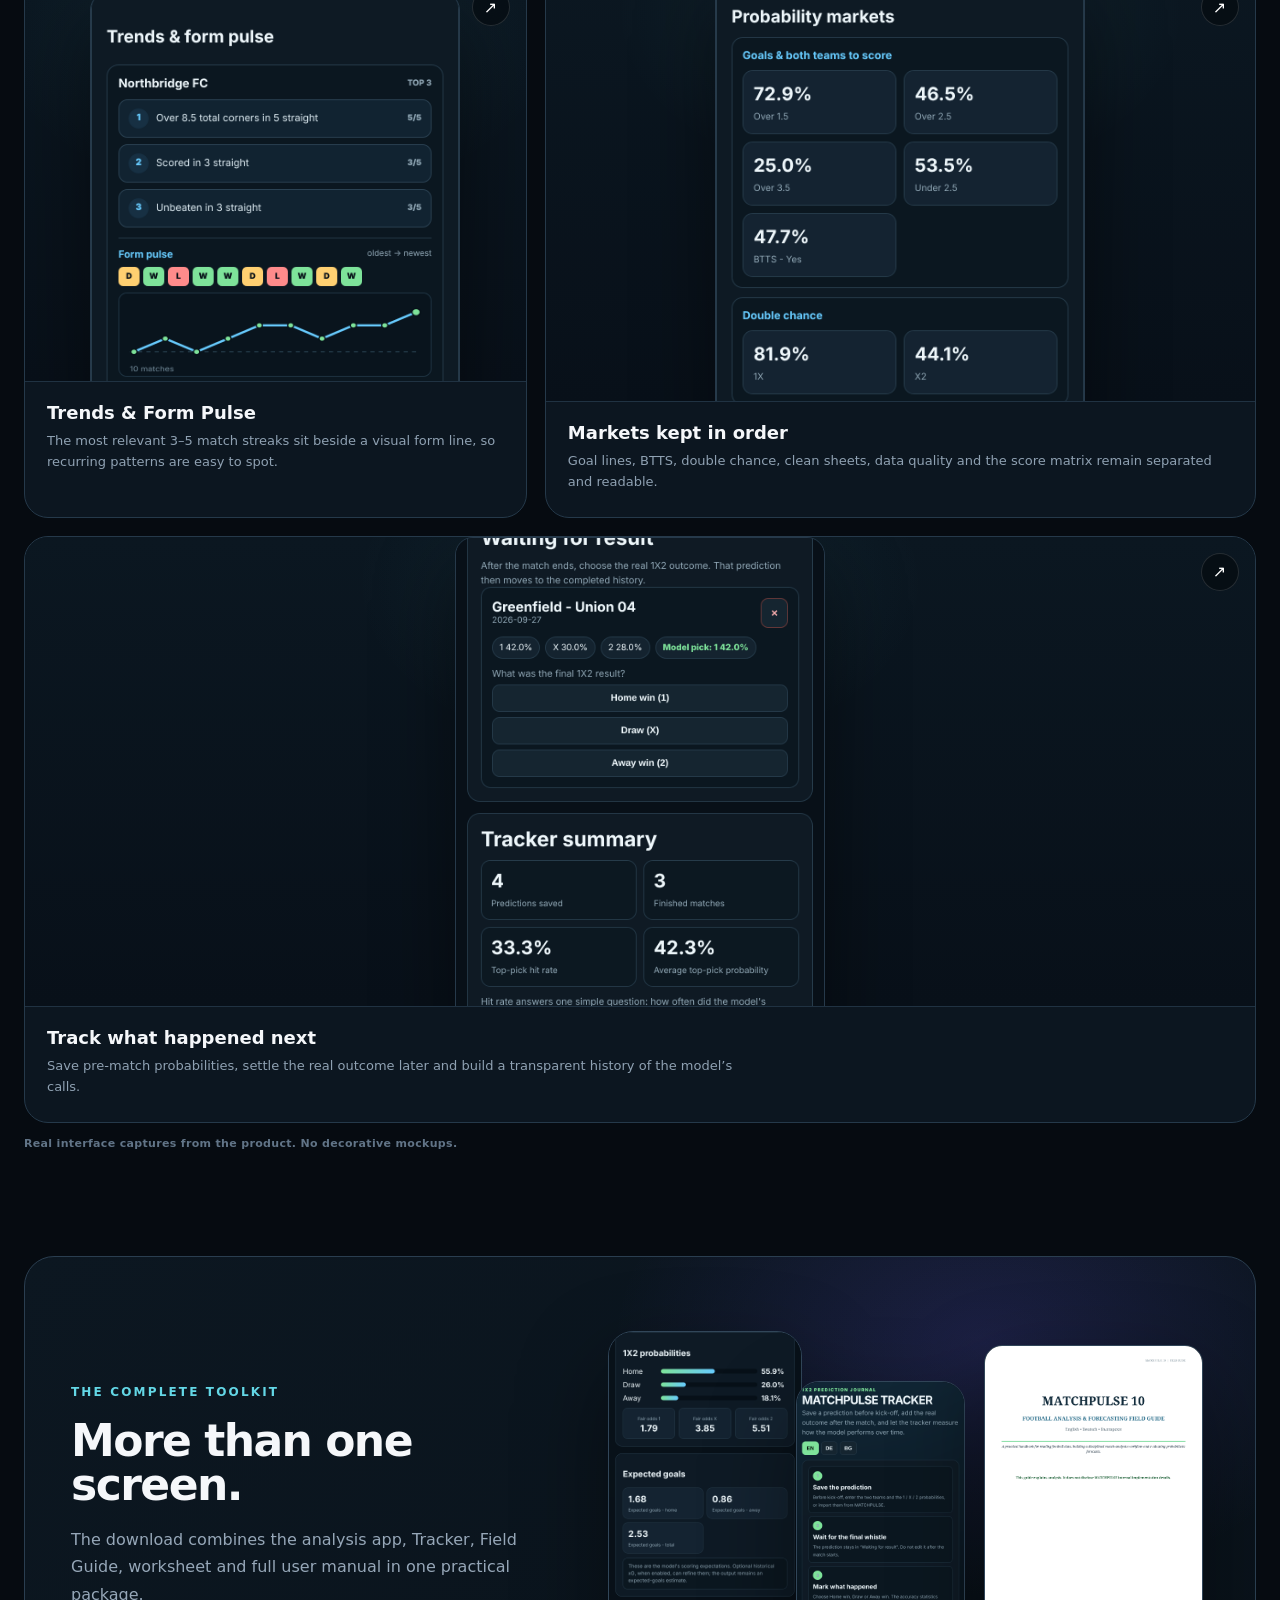
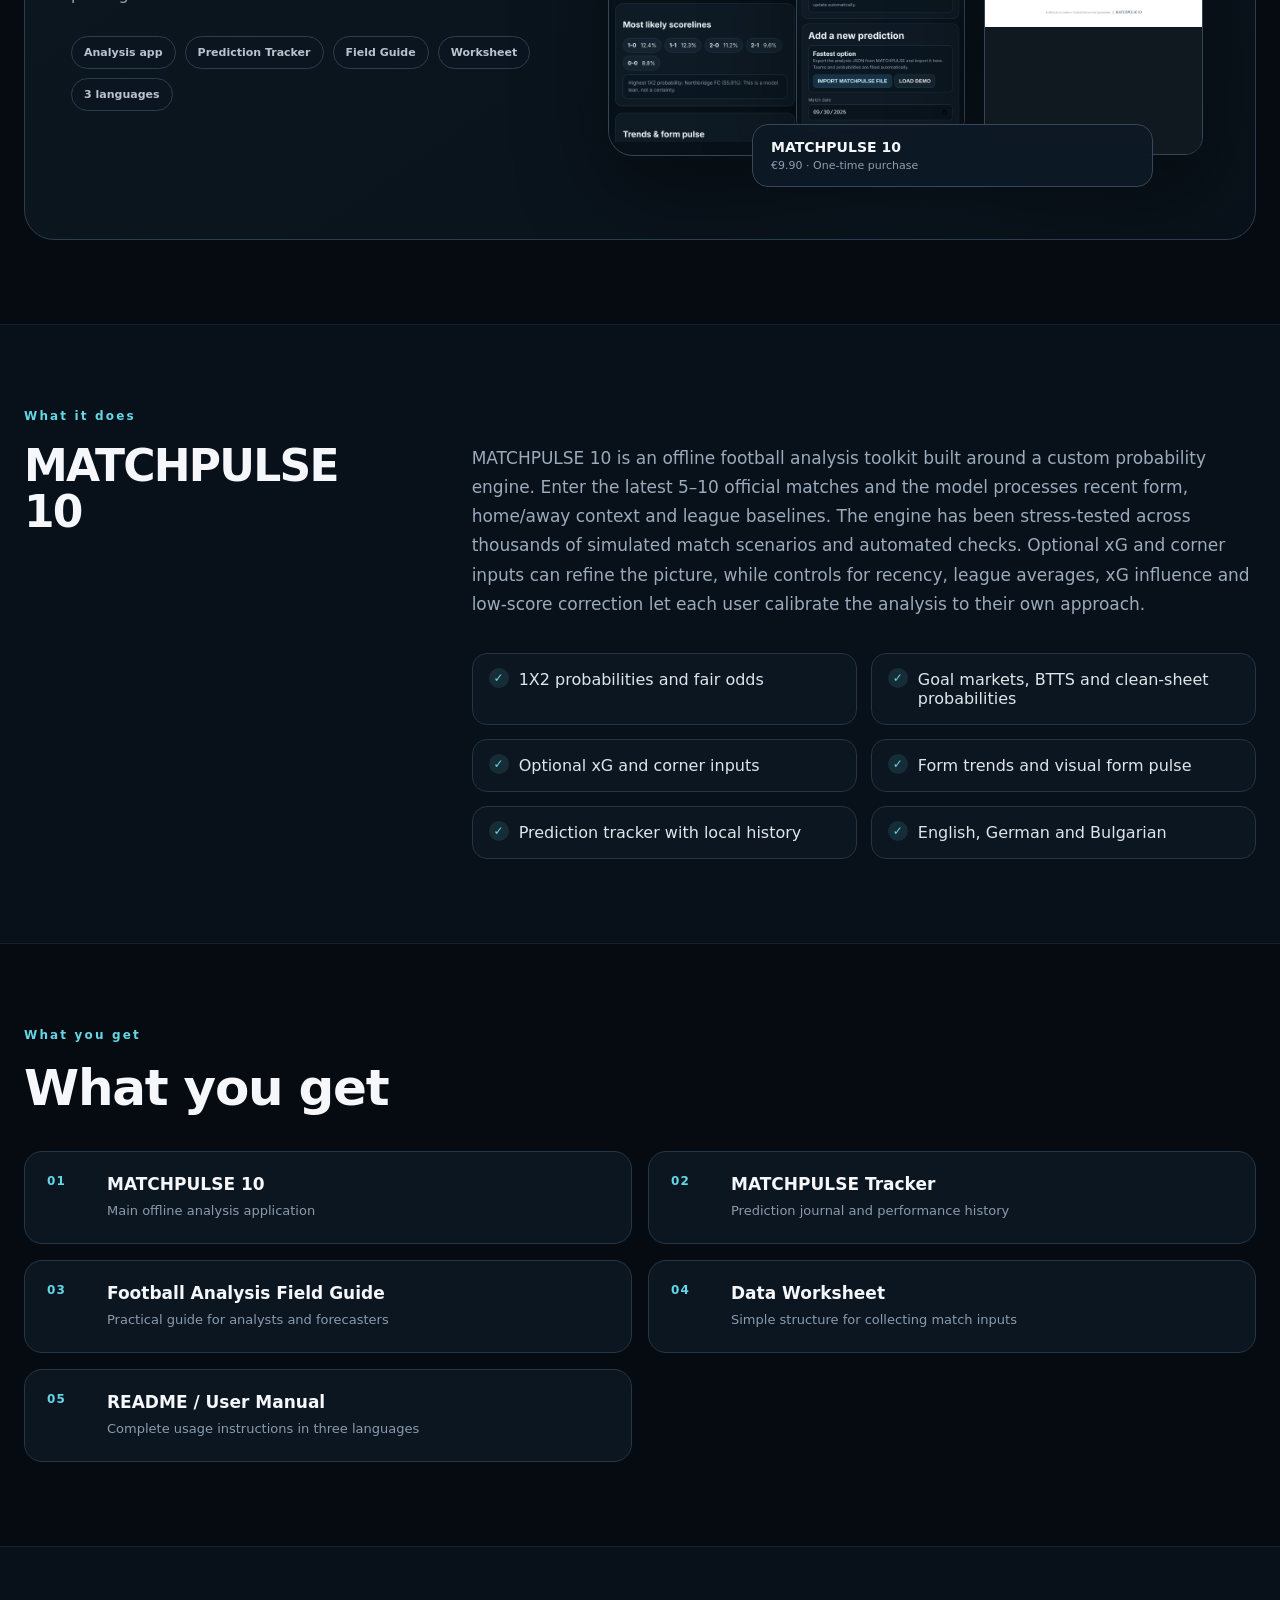
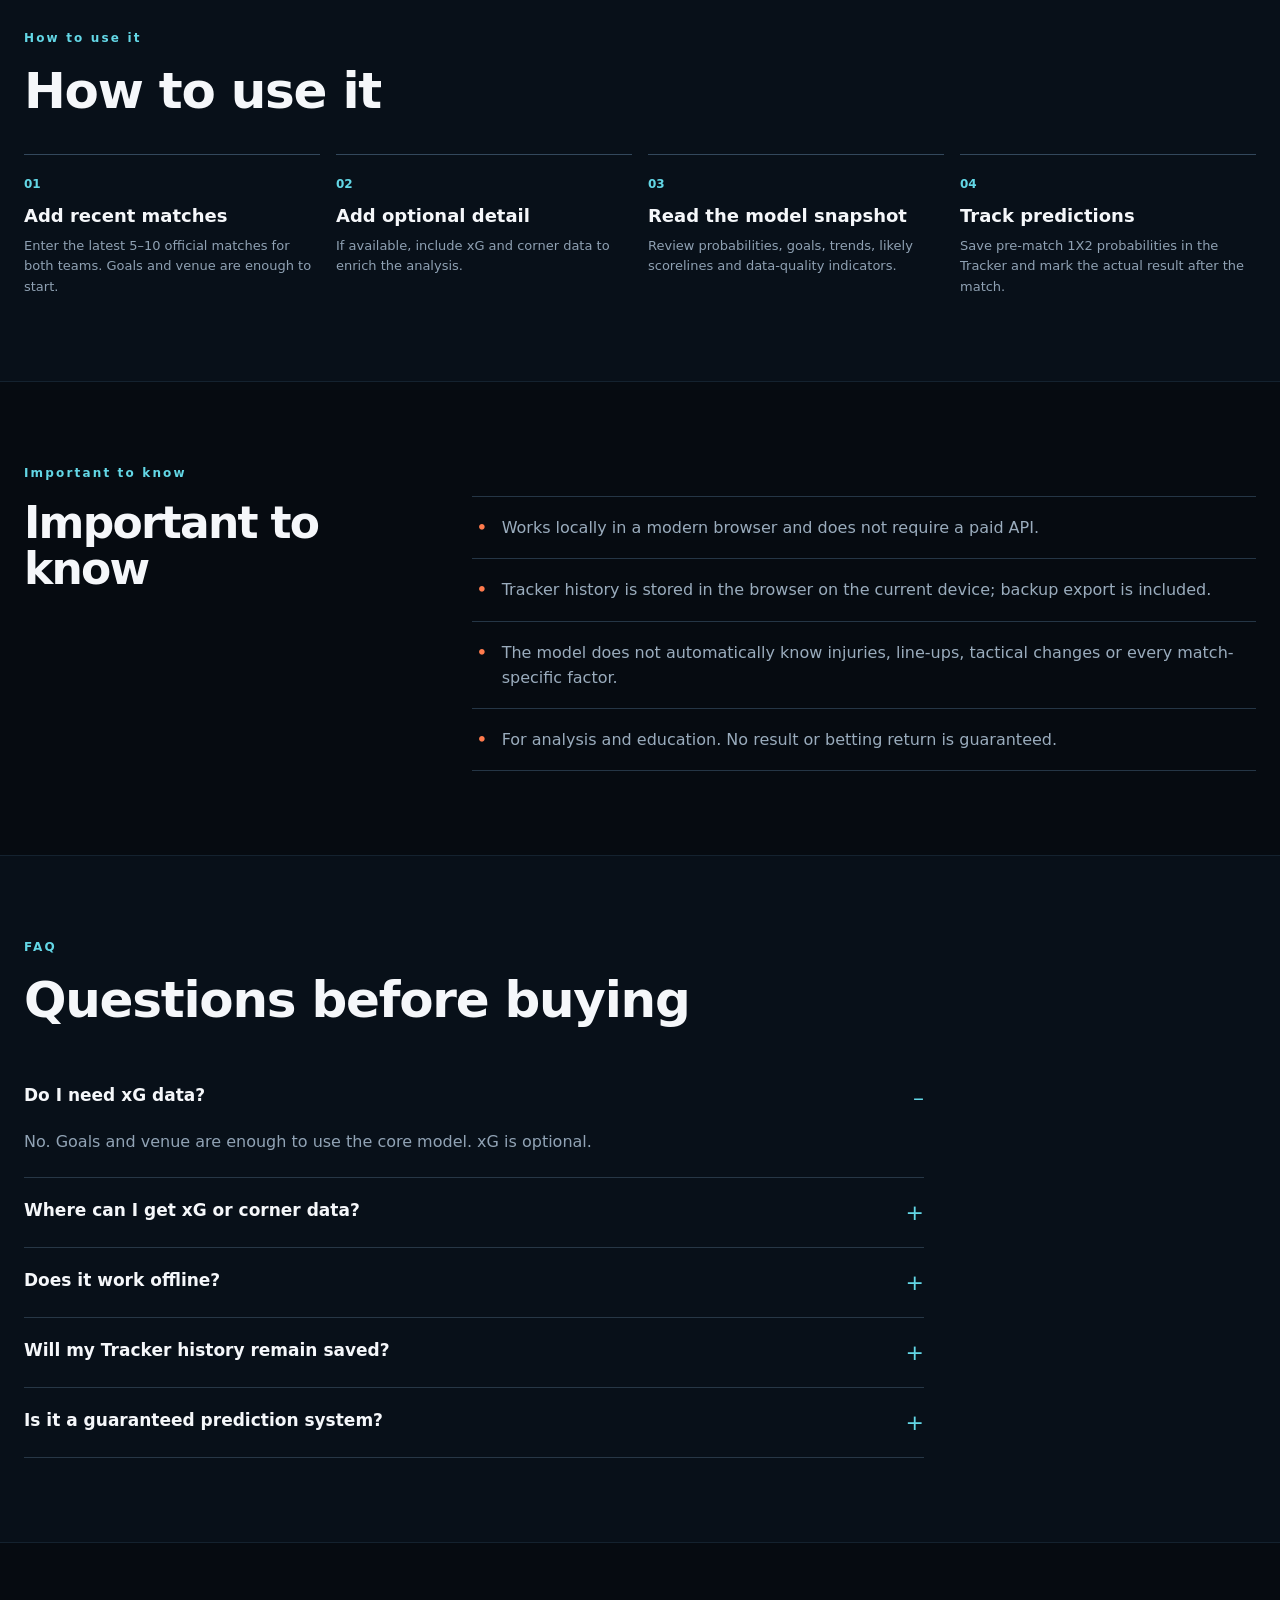
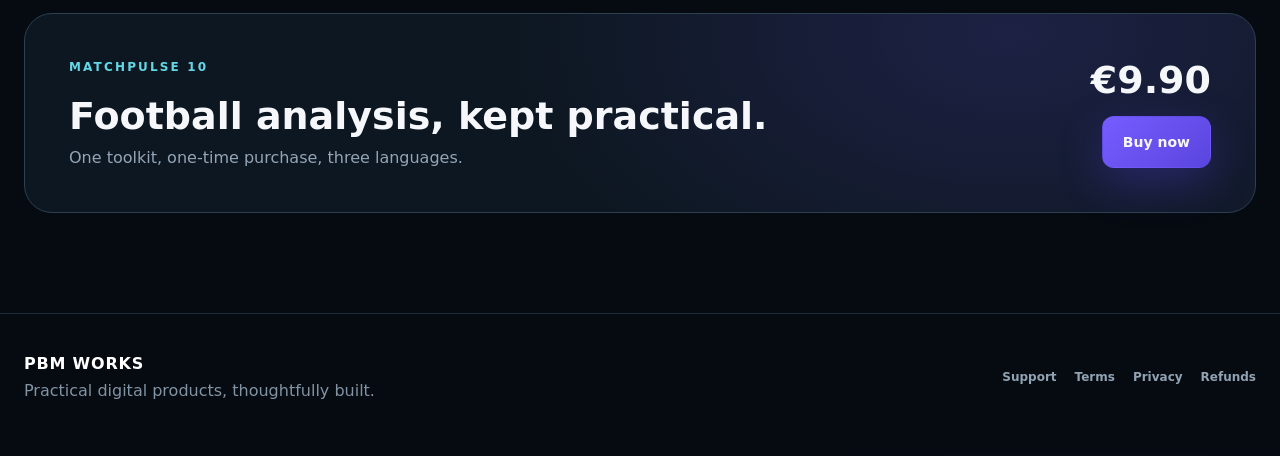
==== commit f0f29374: "Add files via upload" ====
--- a/matchpulse-10.html
+++ b/matchpulse-10.html
@@ -12,11 +12,11 @@
   <meta property="og:description" content="Offline football analysis toolkit with probabilities, trends, tracker and field guide.">
   <link rel="icon" href="favicon.svg" type="image/svg+xml">
   <meta name="description" content="MATCHPULSE 10 by PBM Works — offline football analysis toolkit.">
-  <title>MATCHPULSE 10 | PBM Works</title><link rel="stylesheet" href="pbm-styles-v5.css">
+  <title>MATCHPULSE 10 | PBM Works</title><link rel="stylesheet" href="pbm-styles-v7.css">
 </head>
 <body class="product-page-bg" data-product-id="matchpulse-10">
 <a href="#main" class="skip-link">Skip to content</a>
-<header class="site-header"><div class="wrap nav"><a class="brand brand-mark" href="index.html" aria-label="PBM Works home"><span class="brand-glyph" aria-hidden="true"></span><span>PBM WORKS</span></a><nav class="navlinks"><a href="index.html#store" data-i18n="navStore">STORE</a><a href="index.html#categories" data-i18n="navCollections">COLLECTIONS</a><a href="index.html#about" data-i18n="navAbout">ABOUT</a><a href="index.html#support" data-i18n="navSupport">SUPPORT</a></nav><div class="langs desktop"><button class="lang" data-lang="en">EN</button><button class="lang" data-lang="de">DE</button><button class="lang" data-lang="bg">BG</button></div><button id="mobile-menu" class="mobile-menu" aria-controls="mobile-panel" aria-expanded="false">Menu</button></div><div id="mobile-panel" class="mobile-panel"><a href="index.html#store" data-i18n="navStore">STORE</a><a href="index.html#categories" data-i18n="navCollections">COLLECTIONS</a><a href="index.html#about" data-i18n="navAbout">ABOUT</a><a href="index.html#support" data-i18n="navSupport">SUPPORT</a><div class="mobile-langs"><button class="lang" data-lang="en">EN</button><button class="lang" data-lang="de">DE</button><button class="lang" data-lang="bg">BG</button></div></div></header>
+<header class="site-header"><div class="wrap nav"><a class="brand brand-mark" href="index.html" aria-label="PBM Works home"><span class="brand-glyph" aria-hidden="true"></span><span>PBM WORKS</span></a><nav class="navlinks"><a href="index.html#store" data-i18n="navStore">STORE</a><a href="index.html#categories" data-i18n="navCollections">COLLECTIONS</a><a href="index.html#about" data-i18n="navAbout">ABOUT</a><a href="support.html" data-i18n="navSupport">SUPPORT</a></nav><div class="langs desktop"><button class="lang" data-lang="en">EN</button><button class="lang" data-lang="de">DE</button><button class="lang" data-lang="bg">BG</button></div><button id="mobile-menu" class="mobile-menu" aria-controls="mobile-panel" aria-expanded="false">Menu</button></div><div id="mobile-panel" class="mobile-panel"><a href="index.html#store" data-i18n="navStore">STORE</a><a href="index.html#categories" data-i18n="navCollections">COLLECTIONS</a><a href="index.html#about" data-i18n="navAbout">ABOUT</a><a href="support.html" data-i18n="navSupport">SUPPORT</a><div class="mobile-langs"><button class="lang" data-lang="en">EN</button><button class="lang" data-lang="de">DE</button><button class="lang" data-lang="bg">BG</button></div></div></header>
 <main id="main" class="product-page" data-page="product">
   <div id="product-page">
     <section class="product-hero"><div class="wrap"><a class="breadcrumb" href="index.html#store"><span>←</span><span data-i18n="productBack">Back to store</span></a><div class="product-hero-grid"><div><div class="eyebrow" id="product-eyebrow">SPORT & DATA</div><h1 id="product-name">MATCHPULSE 10</h1><div class="product-subtitle" id="product-subtitle">Offline football analysis toolkit</div><p class="product-description" id="product-description"></p><div class="hero-pills"><span class="info-pill" data-i18n="productOneTime">One-time purchase</span><span class="info-pill" data-i18n="productLang">EN / DE / BG</span><span class="info-pill" data-i18n="productOffline">Offline-first</span><span class="info-pill" data-i18n="productNoApi">No paid API required</span></div></div>
@@ -59,7 +59,7 @@
     <section class="final-cta"><div class="wrap"><div class="final-cta-box"><div><div class="eyebrow">MATCHPULSE 10</div><h2 id="product-final-title">Football analysis, kept practical.</h2><p id="product-final-sub">One toolkit, one-time purchase, three languages.</p></div><div class="final-buy"><div class="money" id="buy-price">€9.90</div><a class="btn primary" href="#" onclick="document.getElementById('buy-button').click();return false;" data-i18n="productBuy">Buy now</a></div></div></div></section>
   </div>
 </main>
-<footer id="support"><div class="wrap footer-row"><div><b>PBM WORKS</b><div class="footer-tag" data-i18n="footerTag">Practical digital products, thoughtfully built.</div></div><div data-i18n="footerLinks">Store · Collections · About · Support</div></div></footer>
+<footer id="support"><div class="wrap footer-row"><div><b>PBM WORKS</b><div class="footer-tag" data-i18n="footerTag">Practical digital products, thoughtfully built.</div></div><nav class="footer-links" aria-label="Legal and support"><a href="support.html" data-i18n="footerSupport">Support</a><a href="terms.html" data-i18n="footerTerms">Terms</a><a href="privacy.html" data-i18n="footerPrivacy">Privacy</a><a href="refund.html" data-i18n="footerRefund">Refunds</a></nav></div></footer>
 
 <div class="image-lightbox" id="image-lightbox" aria-hidden="true" role="dialog" aria-modal="true" aria-labelledby="lightbox-title">
   <button class="lightbox-close" id="lightbox-close" type="button" aria-label="Close preview">×</button>
@@ -69,7 +69,7 @@
   </div>
 </div>
 
-<script src="pbm-products-v6.js"></script><script src="pbm-site-v6.js"></script>
+<script src="pbm-products-v6.js"></script><script src="pbm-site-v7.js"></script>
 
 </body>
 </html>
--- a/pbm-styles-v7.css
+++ b/pbm-styles-v7.css
@@ -0,0 +1,275 @@
+:root{
+  --bg:#060b11;
+  --bg-2:#081019;
+  --panel:#0d151f;
+  --panel-2:#111c29;
+  --line:#223141;
+  --text:#f5f7fa;
+  --muted:#93a2b2;
+  --accent:#7157ff;
+  --accent-2:#5a45de;
+  --cyan:#63d7e6;
+  --mint:#7ae3b1;
+  --orange:#ff7b4d;
+  --max:1320px;
+  --header:78px;
+}
+*{box-sizing:border-box}
+html{scroll-behavior:smooth;background:var(--bg)}
+body{margin:0;background:var(--bg);color:var(--text);font-family:"Segoe UI Variable Text","Segoe UI",Inter,ui-sans-serif,system-ui,-apple-system,BlinkMacSystemFont,Roboto,Arial,sans-serif;-webkit-font-smoothing:antialiased;text-rendering:optimizeLegibility}
+body.menu-open{overflow:hidden}
+a{color:inherit;text-decoration:none}
+button,input,summary{font:inherit}
+button{color:inherit}
+img{display:block;max-width:100%}
+.wrap{width:min(var(--max),calc(100% - 48px));margin-inline:auto}
+.sr-only{position:absolute;width:1px;height:1px;padding:0;margin:-1px;overflow:hidden;clip:rect(0,0,0,0);white-space:nowrap;border:0}
+.skip-link{position:fixed;left:12px;top:-50px;z-index:1000;background:#fff;color:#111;padding:10px 14px;border-radius:8px}.skip-link:focus{top:12px}
+
+.site-header{position:fixed;inset:0 0 auto;z-index:50;transition:background .25s ease,border-color .25s ease,backdrop-filter .25s ease}
+.site-header.scrolled{background:rgba(6,11,17,.88);backdrop-filter:blur(18px);border-bottom:1px solid rgba(255,255,255,.08)}
+.nav{height:var(--header);display:flex;align-items:center;gap:36px;border-bottom:1px solid rgba(255,255,255,.08)}
+.site-header.scrolled .nav{border-bottom-color:transparent}
+.brand{font-weight:800;letter-spacing:.04em;font-size:20px;margin-right:auto}
+.brand-mark{display:inline-flex;align-items:center;gap:11px}
+.brand-glyph{width:28px;height:28px;border-radius:9px;border:1px solid #324557;position:relative;background:linear-gradient(145deg,#111d29,#081019);box-shadow:inset 0 0 0 1px rgba(255,255,255,.02)}
+.brand-glyph:before,.brand-glyph:after{content:"";position:absolute;border-radius:4px;background:linear-gradient(135deg,var(--cyan),var(--accent))}
+.brand-glyph:before{width:8px;height:16px;left:6px;top:6px}.brand-glyph:after{width:7px;height:11px;right:6px;bottom:6px;opacity:.8}
+.navlinks{display:flex;gap:30px;color:#b7c3cf;font-size:12px;font-weight:700;letter-spacing:.06em}
+.navlinks a{position:relative;padding:10px 0}
+.navlinks a:after{content:"";position:absolute;left:0;right:100%;bottom:4px;height:1px;background:var(--cyan);transition:right .2s ease}
+.navlinks a:hover:after,.navlinks a:focus-visible:after{right:0}
+.langs{display:flex;gap:8px}.lang{padding:9px 12px;border-radius:10px;border:1px solid #2b3a4b;background:transparent;color:#91a0b0;font-size:12px;font-weight:900;cursor:pointer;transition:.2s ease}.lang:hover{color:#fff;border-color:#41566d}.lang.active{background:var(--accent);color:#fff;border-color:transparent}
+.mobile-menu{display:none;padding:10px 13px;border:1px solid #2b3a4b;border-radius:10px;background:#0b1520;font-size:12px;font-weight:800;cursor:pointer}
+.mobile-panel{display:none}
+
+.hero{min-height:820px;position:relative;overflow:hidden;background:radial-gradient(900px 680px at 78% 17%,rgba(88,74,255,.34),transparent 58%),radial-gradient(700px 520px at 94% 62%,rgba(44,190,214,.12),transparent 58%),linear-gradient(180deg,#08111b 0%,#071019 66%,#060b11 100%)}
+.hero:before{content:"";position:absolute;inset:0;background:linear-gradient(rgba(255,255,255,.018) 1px,transparent 1px);background-size:100% 54px;mask-image:linear-gradient(to bottom,#000,transparent 82%);pointer-events:none}
+.hero:after{content:"";position:absolute;right:-200px;top:120px;width:520px;height:520px;border:1px solid rgba(255,255,255,.04);border-radius:50%;box-shadow:0 0 0 80px rgba(255,255,255,.009),0 0 0 170px rgba(255,255,255,.006);pointer-events:none}
+.hero-grid{padding-top:160px;display:grid;grid-template-columns:1.05fr .95fr;gap:70px;align-items:center;position:relative;z-index:2}
+.eyebrow{color:var(--cyan);font-size:12px;font-weight:800;letter-spacing:.18em;margin-bottom:20px}
+.hero h1,.product-hero h1{font-size:clamp(52px,5.7vw,78px);line-height:1;letter-spacing:-.035em;margin:0 0 28px;white-space:pre-line;font-weight:800;text-wrap:balance}
+.hero-copy{font-size:20px;line-height:1.6;color:var(--muted);max-width:610px}
+.actions{display:flex;gap:14px;margin:34px 0 24px}
+.btn{display:inline-flex;min-height:52px;align-items:center;justify-content:center;padding:0 20px;border-radius:12px;border:1px solid #2a394a;font-weight:850;font-size:14px;background:#0d1722;cursor:pointer;transition:transform .18s ease,background .18s ease,border-color .18s ease,box-shadow .18s ease}
+.btn:hover{transform:translateY(-1px);border-color:#42576c}.btn:active{transform:translateY(0)}
+.btn.primary{background:linear-gradient(135deg,#765cff,#5a45de);border-color:transparent;box-shadow:0 14px 44px rgba(84,64,220,.32)}.btn.primary:hover{box-shadow:0 18px 48px rgba(84,64,220,.42);background:linear-gradient(135deg,#8069ff,#604be2)}
+.btn.secondary{background:#0b1520}.btn.block{width:100%}
+.hero-meta{font-size:12px;color:#758698;font-weight:800;letter-spacing:.06em}
+
+.product-stage{min-height:520px;border:1px solid #2a3948;border-radius:30px;background:linear-gradient(180deg,rgba(17,29,42,.92),rgba(10,18,28,.9));padding:28px;position:relative;box-shadow:0 40px 90px rgba(0,0,0,.35);overflow:hidden}
+.product-stage:before{content:"";position:absolute;inset:auto -10% -35% 10%;height:65%;background:radial-gradient(closest-side,rgba(113,87,255,.16),transparent);pointer-events:none}
+.stage-title{font-size:29px;font-weight:900}.stage-sub{color:var(--muted);margin-top:7px}.price-tag{position:absolute;top:28px;right:28px;text-align:right}.price-tag strong{font-size:30px}.price-tag span{display:block;color:#8292a4;font-size:10px;font-weight:900;letter-spacing:.15em;margin-top:4px}
+.devices{position:absolute;inset:128px 26px 28px;display:flex;align-items:flex-end;justify-content:center;gap:20px}.phone{height:335px;width:170px;border-radius:24px;padding:9px;background:#0a0f15;border:1px solid #314154;box-shadow:0 30px 70px rgba(0,0,0,.5);overflow:hidden}.phone.second{height:285px;width:145px;transform:translateY(10px)}.phone img{width:100%;height:100%;object-fit:cover;object-position:top;border-radius:16px}.sample-badge{position:absolute;right:36px;bottom:45px;background:#142131;border:1px solid #33465a;padding:15px 18px;border-radius:16px}.sample-badge b{font-size:25px;color:var(--mint)}.sample-badge span{display:block;font-size:10px;color:#8fa0b2;margin-top:3px;max-width:130px}
+
+.trust{background:#0b1520;border-top:1px solid #172431;border-bottom:1px solid #172431}.trust .wrap{min-height:110px;display:grid;grid-template-columns:1.1fr repeat(4,1fr);align-items:center;gap:28px;font-size:13px}.trust strong{font-size:12px;letter-spacing:.12em}.trust span{color:#9babbc}
+
+.section{padding:92px 0}.section-head{display:flex;justify-content:space-between;gap:60px;align-items:end;margin-bottom:36px}.section-head h2{font-size:clamp(38px,4.1vw,50px);line-height:1.05;letter-spacing:-.025em;font-weight:800;margin:8px 0 0;white-space:pre-line}.section-head p{color:var(--muted);max-width:430px;line-height:1.6;margin:0}
+.categories{display:grid;grid-template-columns:repeat(4,1fr);gap:18px}.category-card{height:275px;border-radius:22px;border:1px solid #223344;background:#0c1620;overflow:hidden;position:relative;transition:transform .2s ease,border-color .2s ease}.category-card:hover{transform:translateY(-3px);border-color:#38506a}.category-art{height:138px;background:radial-gradient(circle at 78% 18%,var(--glow),transparent 40%),linear-gradient(135deg,#101c28,#0b131d);position:relative;overflow:hidden}.category-art:after{content:"";position:absolute;inset:22px;background:linear-gradient(135deg,rgba(255,255,255,.06),rgba(255,255,255,0));border:1px solid rgba(255,255,255,.06);border-radius:20px}.category-art:before{content:"";position:absolute;width:96px;height:96px;border:1px solid rgba(255,255,255,.08);border-radius:24px;left:28px;top:22px;transform:rotate(12deg);box-shadow:32px 18px 0 -1px rgba(255,255,255,.018)}
+.category-body{padding:22px}.category-card h3{font-size:16px;margin:0 0 10px}.category-card p{font-size:13px;line-height:1.5;color:var(--muted);margin:0 0 18px}.category-action{font-size:11px;font-weight:900;letter-spacing:.1em;color:var(--glow)}
+
+.feature-section{padding-top:36px}.product-panel{display:grid;grid-template-columns:1.1fr .9fr;border:1px solid #263747;border-radius:28px;overflow:hidden;background:#0d1721}.preview{min-height:650px;padding:34px;background:radial-gradient(600px 400px at 28% 20%,rgba(99,215,230,.09),transparent 60%),#09121a;display:flex;align-items:center;justify-content:center;gap:34px}.preview .phone{height:520px;width:255px}.preview .phone.second{height:420px;width:205px}.product-info{padding:52px;background:#111b27;display:flex;flex-direction:column}.tag{color:var(--cyan);font-size:11px;font-weight:900;letter-spacing:.15em}.product-info h3{font-size:44px;line-height:1.04;margin:18px 0 8px;font-weight:800;letter-spacing:-.025em}.product-info .sub{color:#9cacbd;font-size:17px}.product-info .desc{color:#cbd4dd;line-height:1.65;margin:26px 0}.includes{display:grid;gap:13px;margin:12px 0 28px}.includes div{display:flex;align-items:center;gap:12px}.dot{width:8px;height:8px;border-radius:50%;background:var(--cyan);flex:0 0 auto}.buy-row{display:flex;align-items:center;justify-content:space-between;margin-top:auto;padding-top:30px;border-top:1px solid #273848}.money{font-size:38px;font-weight:900;text-align:right}.money small{display:block;color:#7f91a4;font-size:10px;letter-spacing:.14em;margin-top:4px}
+
+.approach{background:#081019}.value-rows{border-top:1px solid #223140}.value-row{display:grid;grid-template-columns:70px 330px 1fr;gap:20px;align-items:start;padding:28px 0;border-bottom:1px solid #223140}.value-row .num{color:var(--cyan);font-weight:900}.value-row h4{font-size:22px;margin:0}.value-row p{color:var(--muted);line-height:1.6;margin:0;max-width:650px}
+
+/* Product page */
+.product-page-bg{background:radial-gradient(700px 500px at 84% 2%,rgba(113,87,255,.18),transparent 70%),var(--bg)}
+.product-hero{padding:150px 0 86px}.breadcrumb{display:inline-flex;align-items:center;gap:8px;color:#8fa0b2;font-size:13px;font-weight:700;margin-bottom:38px}.breadcrumb:hover{color:#fff}.breadcrumb span{color:var(--cyan)}
+.product-hero-grid{display:grid;grid-template-columns:1.08fr .92fr;gap:72px;align-items:start}.product-hero h1{font-size:clamp(50px,5vw,70px);font-weight:800;letter-spacing:-.025em;line-height:1.02}.product-subtitle{font-size:22px;color:#b3c0cd;margin-top:-6px}.product-description{font-size:18px;line-height:1.72;color:#98a8b8;max-width:680px;margin:28px 0 30px}.hero-pills{display:flex;gap:10px;flex-wrap:wrap}.info-pill{border:1px solid #2b3c4e;background:#0c1620;padding:10px 13px;border-radius:999px;color:#aebbc8;font-size:12px;font-weight:750}
+.purchase-card{position:sticky;top:108px;border:1px solid #2b3d4e;background:linear-gradient(180deg,#111c29,#0a131d);border-radius:26px;padding:28px;box-shadow:0 32px 80px rgba(0,0,0,.28)}.purchase-card .current{font-size:11px;color:var(--cyan);font-weight:900;letter-spacing:.16em}.purchase-price{font-size:48px;font-weight:800;letter-spacing:-.025em;margin:18px 0 4px}.purchase-caption{font-size:13px;color:#8495a6;margin-bottom:26px}.purchase-summary{padding:20px 0;margin:18px 0;border-top:1px solid #273746;border-bottom:1px solid #273746;display:grid;gap:12px}.purchase-summary div{display:flex;justify-content:space-between;gap:18px;font-size:13px;color:#91a2b3}.purchase-summary b{color:#e9eef3}.smallprint{color:#788a9b;font-size:11px;line-height:1.55;margin-top:14px}
+.gallery-section{padding:0 0 84px}.gallery-layout{display:grid;grid-template-columns:minmax(0,1fr) 220px;gap:18px}.gallery-main{min-height:700px;border:1px solid #233646;background:radial-gradient(500px 350px at 50% 15%,rgba(99,215,230,.08),transparent),#08121b;border-radius:28px;padding:34px;display:flex;align-items:center;justify-content:center;overflow:hidden}.gallery-main img{border-radius:24px;box-shadow:0 40px 100px rgba(0,0,0,.52)}.gallery-main img.app-preview{width:330px;height:630px;object-fit:cover;object-position:top}.gallery-main img.guide-preview{width:min(500px,84%);max-height:630px;object-fit:contain}.gallery-thumbs{display:grid;gap:14px}.gallery-thumb{appearance:none;border:1px solid #243647;background:#0d1721;border-radius:18px;padding:10px;color:#91a3b5;text-align:left;cursor:pointer;transition:.18s ease}.gallery-thumb:hover,.gallery-thumb.active{border-color:#5b6d80;background:#111e2b;color:#fff}.gallery-thumb img{width:100%;height:145px;object-fit:cover;object-position:top;border-radius:12px;background:#081019}.gallery-thumb span{display:block;font-size:12px;font-weight:800;padding:10px 4px 3px}
+.product-section{padding:84px 0}.product-section.alt{background:#081019;border-top:1px solid #14222f;border-bottom:1px solid #14222f}.split-title{display:grid;grid-template-columns:.65fr 1.35fr;gap:70px;align-items:start}.split-title h2{font-size:44px;line-height:1.05;letter-spacing:-.04em;margin:8px 0}.split-title .lead{color:#9babbc;line-height:1.72;font-size:17px;margin-top:35px}.check-list{list-style:none;padding:0;margin:34px 0 0;display:grid;grid-template-columns:repeat(2,minmax(0,1fr));gap:14px}.check-list li{position:relative;padding:16px 16px 16px 46px;border:1px solid #233547;border-radius:15px;background:#0c1620;color:#dfe5eb}.check-list li:before{content:'✓';position:absolute;left:16px;top:14px;width:20px;height:20px;display:grid;place-items:center;border-radius:50%;background:rgba(99,215,230,.12);color:var(--cyan);font-weight:900;font-size:12px}
+.include-grid{display:grid;grid-template-columns:repeat(2,minmax(0,1fr));gap:16px;margin-top:34px}.include-card{border:1px solid #243747;border-radius:18px;background:#0c1620;padding:22px;display:grid;grid-template-columns:44px 1fr;gap:16px}.include-index{color:var(--cyan);font-size:12px;font-weight:900;letter-spacing:.1em}.include-card h3{margin:0 0 7px;font-size:17px}.include-card p{margin:0;color:#899bad;line-height:1.55;font-size:13px}
+.step-grid{display:grid;grid-template-columns:repeat(4,1fr);gap:16px;margin-top:34px}.step-card{position:relative;border-top:1px solid #33485c;padding-top:22px}.step-card span{color:var(--cyan);font-size:12px;font-weight:900}.step-card h3{font-size:18px;margin:14px 0 10px}.step-card p{color:#8fa1b3;line-height:1.58;font-size:13px;margin:0}
+.note-list{list-style:none;padding:0;margin:30px 0 0;border-top:1px solid #253646}.note-list li{padding:18px 0 18px 30px;border-bottom:1px solid #253646;color:#9aacbd;line-height:1.58;position:relative}.note-list li:before{content:'•';position:absolute;left:5px;color:var(--orange);font-weight:900}
+.faq-list{max-width:900px;margin-top:30px}.faq-item{border-bottom:1px solid #273746}.faq-item summary{list-style:none;cursor:pointer;padding:22px 0;font-weight:800;font-size:17px;display:flex;justify-content:space-between;gap:24px}.faq-item summary::-webkit-details-marker{display:none}.faq-item summary:after{content:'+';color:var(--cyan);font-size:22px;font-weight:500}.faq-item[open] summary:after{content:'–'}.faq-item p{color:#91a3b5;line-height:1.7;margin:-4px 0 22px;max-width:760px}.final-cta{padding:70px 0 100px}.final-cta-box{border:1px solid #2c4052;border-radius:28px;background:radial-gradient(500px 300px at 80% 10%,rgba(113,87,255,.16),transparent),#0d1721;padding:44px;display:grid;grid-template-columns:1fr auto;gap:40px;align-items:center}.final-cta h2{font-size:38px;margin:0 0 10px}.final-cta p{color:#94a5b6;margin:0}.final-buy{text-align:right}.final-buy .money{margin-bottom:14px}
+.toast{position:fixed;left:50%;bottom:28px;z-index:100;transform:translate(-50%,30px);opacity:0;background:#f4f7f9;color:#111820;padding:13px 18px;border-radius:12px;font-weight:750;box-shadow:0 16px 50px rgba(0,0,0,.4);transition:.22s ease;pointer-events:none}.toast.show{transform:translate(-50%,0);opacity:1}
+
+footer{padding:40px 0 56px;border-top:1px solid #1d2a37;color:#8293a4}.footer-row{display:flex;justify-content:space-between;align-items:center}.footer-row b{color:#fff;letter-spacing:.05em}.footer-tag{margin-top:8px}
+
+:focus-visible{outline:2px solid var(--cyan);outline-offset:3px}
+@media(prefers-reduced-motion:reduce){html{scroll-behavior:auto}*,*:before,*:after{animation:none!important;transition:none!important}}
+
+@media(max-width:1040px){
+  .navlinks{gap:18px}.hero-grid,.product-hero-grid{grid-template-columns:1fr 1fr;gap:36px}.categories{grid-template-columns:repeat(2,1fr)}.product-panel{grid-template-columns:1fr}.product-info{min-height:530px}.trust .wrap{grid-template-columns:1fr 1fr 1fr}.trust strong{grid-column:1/-1;padding-top:22px}.trust span{padding-bottom:22px}.step-grid{grid-template-columns:repeat(2,1fr)}
+}
+@media(max-width:820px){
+  .wrap{width:min(100% - 28px,720px)}.navlinks,.langs.desktop{display:none}.mobile-menu{display:block}.site-header .nav{height:70px}.mobile-panel{display:block;position:fixed;top:70px;left:14px;right:14px;background:rgba(10,18,27,.98);border:1px solid #2a3a4a;border-radius:18px;padding:12px;transform:translateY(-12px);opacity:0;pointer-events:none;transition:.2s ease;box-shadow:0 30px 80px rgba(0,0,0,.5)}.mobile-panel.open{transform:none;opacity:1;pointer-events:auto}.mobile-panel a{display:block;padding:14px;border-radius:10px;color:#ccd5de;font-weight:800;font-size:13px}.mobile-panel a:hover{background:#111d29}.mobile-langs{display:flex;gap:8px;padding:10px 12px 5px}.hero{min-height:auto;padding-bottom:60px}.hero-grid{grid-template-columns:1fr;padding-top:126px;gap:40px}.hero h1{font-size:clamp(48px,11vw,64px)}.product-stage{min-height:480px}.trust .wrap{grid-template-columns:1fr 1fr;padding:24px 0}.trust strong{grid-column:1/-1;padding:0}.trust span{padding:0}.section-head{display:block}.section-head p{margin-top:18px}.product-panel{grid-template-columns:1fr}.preview{min-height:520px}.value-row{grid-template-columns:44px 1fr}.value-row p{grid-column:2}.product-hero-grid{grid-template-columns:1fr}.purchase-card{position:relative;top:auto}.gallery-layout{grid-template-columns:1fr}.gallery-thumbs{grid-template-columns:repeat(3,1fr)}.gallery-thumb img{height:120px}.gallery-main{min-height:560px}.split-title{grid-template-columns:1fr;gap:18px}.split-title .lead{margin-top:0}.step-grid{grid-template-columns:repeat(2,1fr)}.final-cta-box{grid-template-columns:1fr}.final-buy{text-align:left}.final-buy .money{text-align:left}
+}
+@media(max-width:560px){
+  .hero h1{font-size:42px}.hero-copy{font-size:17px}.actions{flex-direction:column}.btn{width:100%}.devices{gap:10px}.phone{width:142px;height:290px}.phone.second{width:120px;height:245px}.sample-badge{display:none}.price-tag strong{font-size:25px}.stage-title{font-size:24px}.categories{grid-template-columns:1fr}.preview{padding:20px;gap:10px}.preview .phone{width:46%;height:390px}.preview .phone.second{width:40%;height:330px}.product-info{padding:30px}.product-info h3{font-size:36px}.buy-row{align-items:flex-start;gap:16px;flex-direction:column}.money{text-align:left}.section-head h2{font-size:39px}.trust .wrap{grid-template-columns:1fr}.value-row{grid-template-columns:36px 1fr}.footer-row{display:block}.footer-row>div+div{margin-top:14px}.gallery-main{min-height:470px;padding:18px}.gallery-main img.app-preview{width:230px;height:430px;max-width:96%}.gallery-main img.guide-preview{max-width:96%;max-height:430px}.gallery-thumbs{grid-template-columns:1fr 1fr 1fr;gap:8px}.gallery-thumb{padding:6px}.gallery-thumb img{height:80px}.gallery-thumb span{font-size:10px}.check-list,.include-grid{grid-template-columns:1fr}.step-grid{grid-template-columns:1fr}.product-section{padding:64px 0}.product-hero{padding:120px 0 64px}.purchase-price{font-size:44px}.final-cta-box{padding:28px}.final-cta h2{font-size:31px}
+}
+
+.catalog-more-head{margin:50px 0 18px}.catalog-more-head h3{font-size:25px;margin:0}.product-grid{display:grid;grid-template-columns:repeat(3,minmax(0,1fr));gap:18px}.product-card{border:1px solid #263747;border-radius:20px;overflow:hidden;background:#0d1721;transition:.2s ease}.product-card:hover{transform:translateY(-3px);border-color:#405a72}.product-card-art{height:220px;padding:18px;overflow:hidden;background:#08121a;display:grid;place-items:center}.product-card-art img{max-height:100%;max-width:80%;object-fit:cover;object-position:top;border-radius:14px}.product-card-body{padding:20px;display:flex;justify-content:space-between;gap:18px}.product-card-body span{font-size:10px;color:var(--cyan);font-weight:900;letter-spacing:.12em}.product-card-body h4{margin:6px 0;font-size:18px}.product-card-body p{margin:0;color:#8da0b2;font-size:13px}.product-card-body strong{white-space:nowrap;font-size:18px}@media(max-width:820px){.product-grid{grid-template-columns:1fr 1fr}}@media(max-width:560px){.product-grid{grid-template-columns:1fr}}
+
+
+/* MATCHPULSE product visual showcase */
+.showcase-section{padding-top:38px}
+.showcase-head{margin-bottom:34px}
+.showcase-footnote{margin-top:14px;color:#617487;font-size:11px;font-weight:700;letter-spacing:.03em}
+.showcase-grid{display:grid;grid-template-columns:repeat(12,minmax(0,1fr));gap:18px}
+.showcase-card{appearance:none;position:relative;grid-column:span 6;padding:0;overflow:hidden;border:1px solid #25394a;border-radius:24px;background:#0c1620;color:var(--text);text-align:left;cursor:pointer;transition:transform .22s ease,border-color .22s ease,box-shadow .22s ease}
+.showcase-card:hover{transform:translateY(-3px);border-color:#42566b;box-shadow:0 28px 70px rgba(0,0,0,.25)}
+.showcase-card-1{grid-column:span 7}.showcase-card-2{grid-column:span 5}.showcase-card-3{grid-column:span 5}.showcase-card-4{grid-column:span 7}.showcase-card-5{grid-column:span 12}
+.showcase-visual{height:390px;display:flex;align-items:flex-start;justify-content:center;overflow:hidden;background:radial-gradient(420px 260px at 50% 10%,rgba(99,215,230,.08),transparent 68%),linear-gradient(180deg,#0b1721,#081019);border-bottom:1px solid #203242}
+.showcase-card-1 .showcase-visual,.showcase-card-4 .showcase-visual{height:430px}
+.showcase-card-5 .showcase-visual{height:470px}
+.showcase-visual img{display:block;width:min(330px,78%);height:auto;border:1px solid #26394a;border-radius:18px 18px 0 0;box-shadow:0 32px 80px rgba(0,0,0,.45);transition:transform .28s ease}
+.showcase-card:hover .showcase-visual img{transform:scale(1.025)}
+.showcase-caption{display:block;padding:20px 22px 24px}
+.showcase-caption strong{display:block;font-size:18px;margin-bottom:8px}
+.showcase-caption span{display:block;color:#8fa1b2;font-size:13px;line-height:1.6;max-width:720px}
+.showcase-expand{position:absolute;right:16px;top:16px;width:38px;height:38px;border:1px solid rgba(255,255,255,.13);border-radius:999px;background:rgba(6,12,18,.76);display:flex;align-items:center;justify-content:center;color:#fff;font-size:16px;backdrop-filter:blur(10px)}
+.bundle-section{padding-top:22px}
+.bundle-panel{display:grid;grid-template-columns:.86fr 1.14fr;gap:40px;align-items:center;min-height:570px;padding:46px;border:1px solid #2a3e50;border-radius:30px;background:radial-gradient(620px 420px at 78% 15%,rgba(113,87,255,.17),transparent 60%),linear-gradient(145deg,#0c1721,#09121a);overflow:hidden}
+.bundle-copy h2{font-size:44px;line-height:1.02;letter-spacing:-.035em;margin:12px 0 18px}
+.bundle-copy p{color:#96a7b8;line-height:1.7;font-size:16px;max-width:540px}
+.bundle-tags{display:flex;flex-wrap:wrap;gap:9px;margin-top:28px}.bundle-tags span{border:1px solid #2b3e50;background:#0b1520;color:#b7c3cf;padding:9px 12px;border-radius:999px;font-size:11px;font-weight:800}
+.bundle-visual{position:relative;height:490px;min-width:0}
+.bundle-device,.bundle-guide-card{position:absolute;overflow:hidden;border:1px solid #314659;background:#081019;box-shadow:0 35px 90px rgba(0,0,0,.42)}
+.bundle-device img,.bundle-guide-card img{width:100%;height:100%;object-fit:cover;object-position:top;display:block}
+.bundle-device-main{left:4%;top:28px;width:31%;height:425px;border-radius:25px;transform:rotate(-3deg)}
+.bundle-device-tracker{left:34%;top:78px;width:27%;height:360px;border-radius:23px;transform:rotate(2.5deg)}
+.bundle-guide-card{right:1%;top:42px;width:35%;height:410px;border-radius:18px;transform:rotate(3deg)}
+.bundle-guide-card img{object-fit:contain;background:#101820}
+.bundle-stamp{position:absolute;left:27%;right:9%;bottom:6px;border:1px solid #33485b;border-radius:16px;background:rgba(14,25,37,.92);padding:14px 18px;backdrop-filter:blur(12px)}
+.bundle-stamp b{display:block;font-size:14px}.bundle-stamp span{display:block;color:#8da0b2;font-size:11px;margin-top:4px}
+.image-lightbox{position:fixed;inset:0;z-index:2000;display:flex;align-items:center;justify-content:center;padding:28px;background:rgba(2,6,10,.86);backdrop-filter:blur(14px);opacity:0;pointer-events:none;transition:opacity .18s ease}
+.image-lightbox.open{opacity:1;pointer-events:auto}.lightbox-open{overflow:hidden}
+.lightbox-card{width:min(980px,94vw);max-height:92vh;display:grid;grid-template-columns:minmax(0,1fr) 310px;overflow:hidden;border:1px solid #34485a;border-radius:24px;background:#0c1620;box-shadow:0 40px 110px rgba(0,0,0,.62)}
+.lightbox-media{min-height:540px;max-height:88vh;overflow:auto;display:flex;align-items:flex-start;justify-content:center;padding:22px;background:radial-gradient(500px 340px at 50% 10%,rgba(99,215,230,.08),transparent),#071019}
+.lightbox-media img{display:block;width:min(390px,100%);height:auto;border-radius:14px;box-shadow:0 24px 70px rgba(0,0,0,.5)}
+.lightbox-caption{padding:32px;align-self:center}.lightbox-caption h3{font-size:25px;margin:0 0 12px}.lightbox-caption p{color:#91a4b5;line-height:1.7;margin:0}
+.lightbox-close{position:fixed;right:30px;top:24px;z-index:2001;width:46px;height:46px;border:1px solid rgba(255,255,255,.18);border-radius:999px;background:#111b25;color:white;font-size:26px;cursor:pointer}
+@media(max-width:900px){
+  .showcase-card,.showcase-card-1,.showcase-card-2,.showcase-card-3,.showcase-card-4,.showcase-card-5{grid-column:span 12}
+  .showcase-visual,.showcase-card-1 .showcase-visual,.showcase-card-4 .showcase-visual,.showcase-card-5 .showcase-visual{height:430px}
+  .bundle-panel{grid-template-columns:1fr;padding:34px}.bundle-visual{height:470px}
+  .lightbox-card{grid-template-columns:1fr;overflow:auto}.lightbox-caption{padding:24px}.lightbox-media{min-height:0;max-height:none}
+}
+@media(max-width:560px){
+  .showcase-section{padding-top:18px}.showcase-grid{gap:12px}.showcase-card{border-radius:19px}
+  .showcase-visual,.showcase-card-1 .showcase-visual,.showcase-card-4 .showcase-visual,.showcase-card-5 .showcase-visual{height:360px}
+  .showcase-visual img{width:min(285px,82%)}.showcase-caption{padding:18px}.showcase-caption strong{font-size:16px}.showcase-caption span{font-size:12px}
+  .bundle-panel{padding:26px;min-height:0}.bundle-copy h2{font-size:34px}.bundle-visual{height:390px;margin-top:6px}
+  .bundle-device-main{left:0;width:35%;height:330px}.bundle-device-tracker{left:31%;width:31%;height:286px}.bundle-guide-card{right:0;width:39%;height:315px}
+  .bundle-stamp{left:12%;right:5%;bottom:0}.image-lightbox{padding:12px}.lightbox-close{right:14px;top:14px}.lightbox-card{width:100%;max-height:94vh;border-radius:18px}.lightbox-media{padding:16px}.lightbox-caption{padding:20px}.lightbox-caption h3{font-size:20px}
+}
+
+
+/* Bulgarian typography polish: Cyrillic needs more breathing room than the Latin display lockup. */
+html[lang="bg"] .hero h1{font-size:clamp(46px,5vw,68px);line-height:1.04;letter-spacing:-.018em;font-weight:750;max-width:720px}
+html[lang="bg"] .product-hero h1{font-size:clamp(46px,4.7vw,64px);line-height:1.04;letter-spacing:-.015em;font-weight:750;max-width:760px}
+html[lang="bg"] .section-head h2,html[lang="bg"] .split-title h2,html[lang="bg"] .final-cta h2{letter-spacing:-.012em;line-height:1.08;font-weight:750}
+html[lang="bg"] .value-row h4{font-weight:700;letter-spacing:-.005em}
+@media(max-width:900px){html[lang="bg"] .hero h1{font-size:clamp(42px,10vw,58px);max-width:100%}html[lang="bg"] .product-hero h1{font-size:clamp(42px,9vw,58px);max-width:100%}}
+
+
+/* ==========================================================
+   V5 DESKTOP IMAGE CLARITY FIX
+   Desktop only. Mobile styling is intentionally untouched.
+   ========================================================== */
+@media (min-width: 901px){
+  .phone img,
+  .gallery-main img,
+  .gallery-thumb img,
+  .showcase-visual img,
+  .bundle-device img,
+  .bundle-guide-card img,
+  .lightbox-media img,
+  .product-card-art img{
+    image-rendering:auto;
+    -ms-interpolation-mode:bicubic;
+    filter:none;
+    backface-visibility:visible;
+    -webkit-backface-visibility:visible;
+  }
+
+  /* Avoid raster softness from transforms and cover-cropping. */
+  .phone img{
+    transform:none !important;
+    object-fit:contain;
+    object-position:top center;
+  }
+
+  /* Homepage hero preview: a little larger, no translated second phone. */
+  .product-stage .devices{gap:18px;}
+  .product-stage .phone{
+    width:180px;
+    height:350px;
+    padding:8px;
+  }
+  .product-stage .phone.second{
+    width:154px;
+    height:310px;
+    transform:none;
+  }
+
+  /* Featured product preview: more real pixels per screenshot. */
+  .preview{
+    gap:26px;
+    padding:30px;
+  }
+  .preview .phone{
+    width:280px;
+    height:560px;
+  }
+  .preview .phone.second{
+    width:220px;
+    height:470px;
+    transform:none;
+  }
+
+  /* No screenshot zoom on desktop hover. */
+  .showcase-card:hover .showcase-visual img{
+    transform:none !important;
+  }
+  .showcase-visual img{
+    width:min(370px,84%);
+    transform:none !important;
+  }
+
+  /* Rotation is the main source of soft text in Windows Chrome. */
+  .bundle-device-main,
+  .bundle-device-tracker,
+  .bundle-guide-card{
+    transform:none !important;
+  }
+  .bundle-device img,
+  .bundle-guide-card img{
+    transform:none !important;
+    object-fit:contain;
+    object-position:top center;
+  }
+
+  /* Lightbox should favour detail over decoration. */
+  .lightbox-media img{
+    width:min(520px,100%);
+    transform:none !important;
+  }
+}
+
+
+/* ==========================================================
+   V7 LAUNCH / LEGAL PAGES
+   ========================================================== */
+.footer-links{display:flex;flex-wrap:wrap;gap:18px;color:#91a2b3;font-size:12px;font-weight:750}
+.footer-links a{transition:color .18s ease}.footer-links a:hover,.footer-links a:focus-visible{color:#fff}
+.legal-page{min-height:100vh;background:radial-gradient(760px 460px at 82% 8%,rgba(113,87,255,.12),transparent 60%),var(--bg)}
+.legal-main{padding:150px 0 90px}
+.legal-hero{max-width:820px;margin-bottom:42px}
+.legal-kicker{color:var(--cyan);font-size:12px;font-weight:850;letter-spacing:.16em;margin-bottom:16px}
+.legal-hero h1{font-size:clamp(42px,6vw,68px);line-height:1.02;letter-spacing:-.035em;margin:0 0 18px}
+.legal-hero p{color:var(--muted);font-size:17px;line-height:1.7;margin:0;max-width:720px}
+.legal-updated{margin-top:18px;color:#6f8294;font-size:12px;font-weight:700;letter-spacing:.04em}
+.legal-card{border:1px solid #243747;border-radius:24px;background:linear-gradient(180deg,#0d1721,#0a121b);padding:34px;box-shadow:0 24px 70px rgba(0,0,0,.2)}
+.legal-section+ .legal-section{margin-top:30px;padding-top:30px;border-top:1px solid #203140}
+.legal-section h2{font-size:23px;margin:0 0 12px;letter-spacing:-.015em}.legal-section h3{font-size:16px;margin:22px 0 8px}
+.legal-section p,.legal-section li{color:#a7b4c1;line-height:1.75;font-size:14px}
+.legal-section p{margin:0 0 12px}.legal-section ul{margin:10px 0 0;padding-left:22px}.legal-section li+li{margin-top:7px}
+.legal-section a,.legal-contact-link{color:var(--cyan);text-decoration:underline;text-decoration-color:rgba(99,215,230,.34);text-underline-offset:3px}
+.legal-callout{margin-top:18px;padding:18px 20px;border:1px solid #2a4053;border-radius:16px;background:#0a1520;color:#b9c4cf;line-height:1.65;font-size:13px}
+.legal-actions{display:flex;flex-wrap:wrap;gap:12px;margin-top:24px}
+.legal-lang{display:none}.legal-lang.active{display:block}
+.legal-nav-home{color:#aab8c5;font-size:12px;font-weight:800;letter-spacing:.04em}
+@media(max-width:760px){.legal-main{padding-top:120px}.legal-card{padding:24px;border-radius:20px}.legal-hero h1{font-size:42px}.footer-row{align-items:flex-start;gap:20px}.footer-links{gap:12px 16px}}
